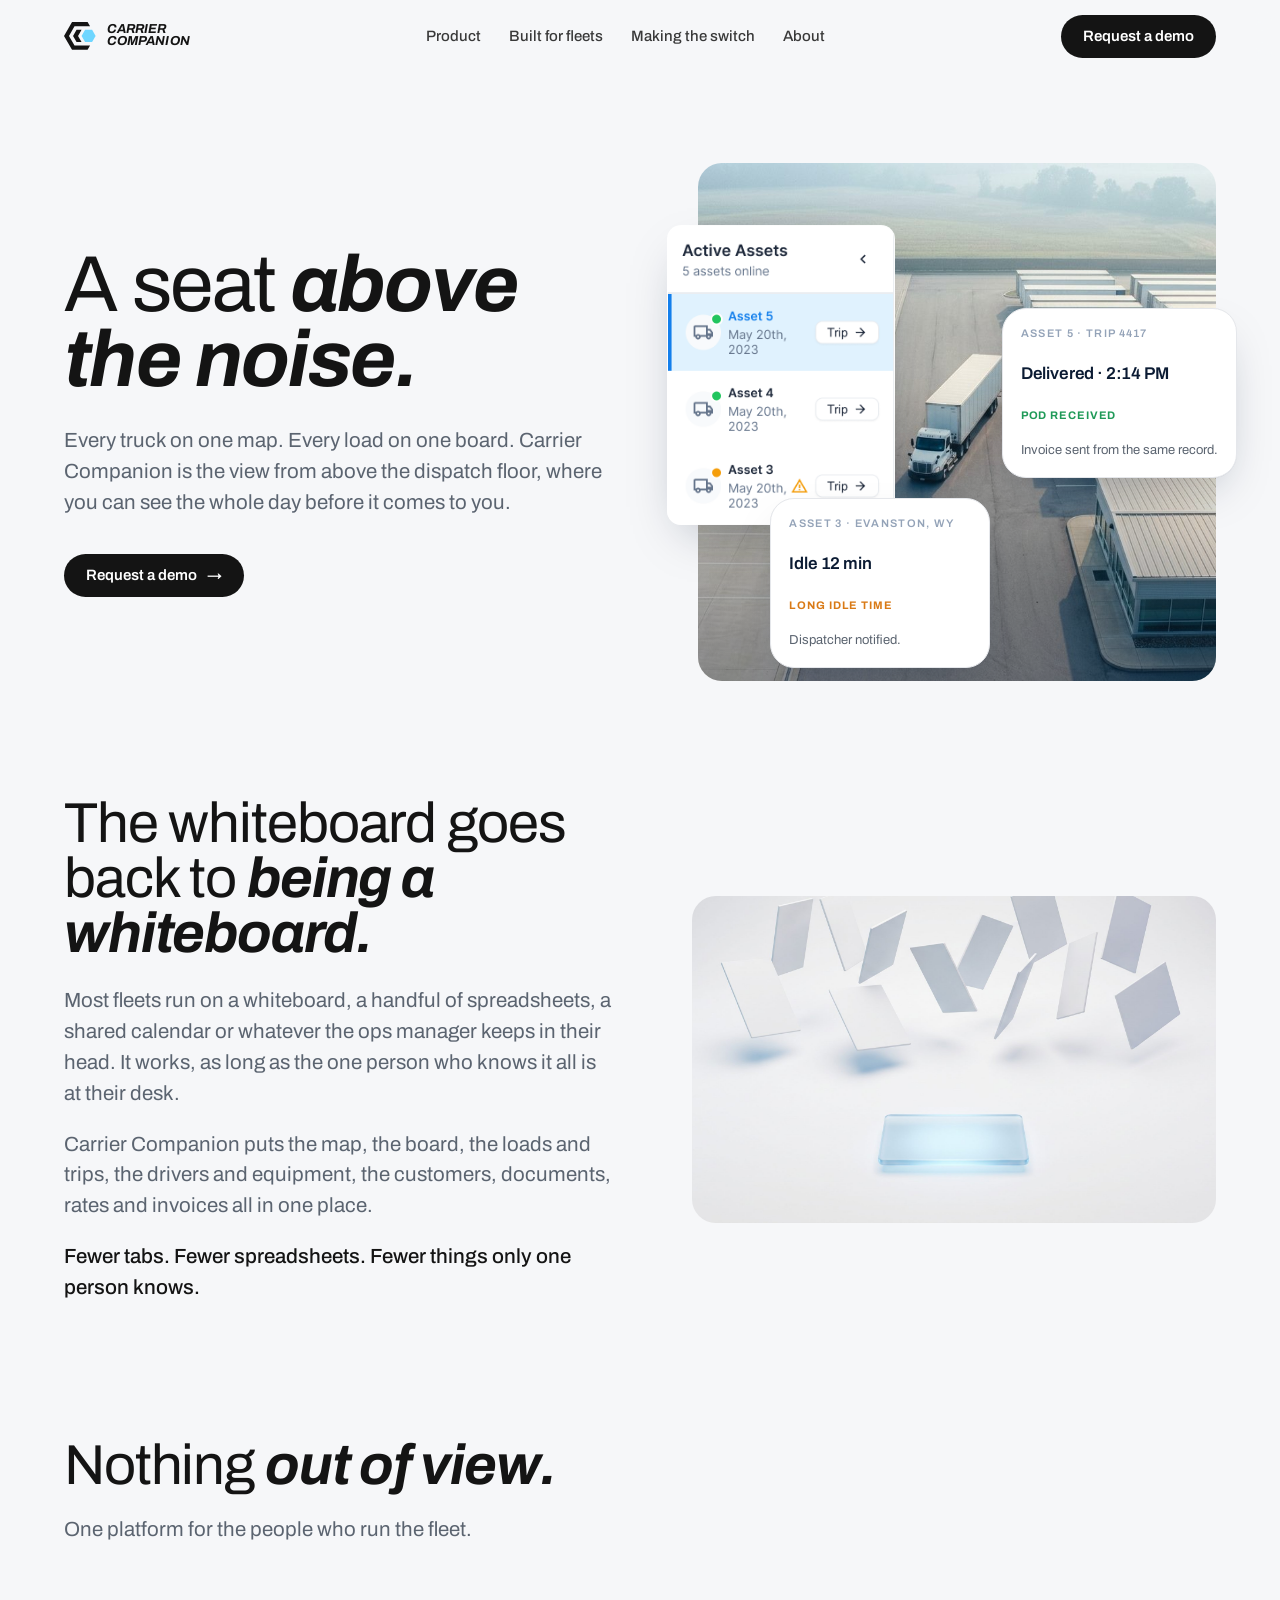
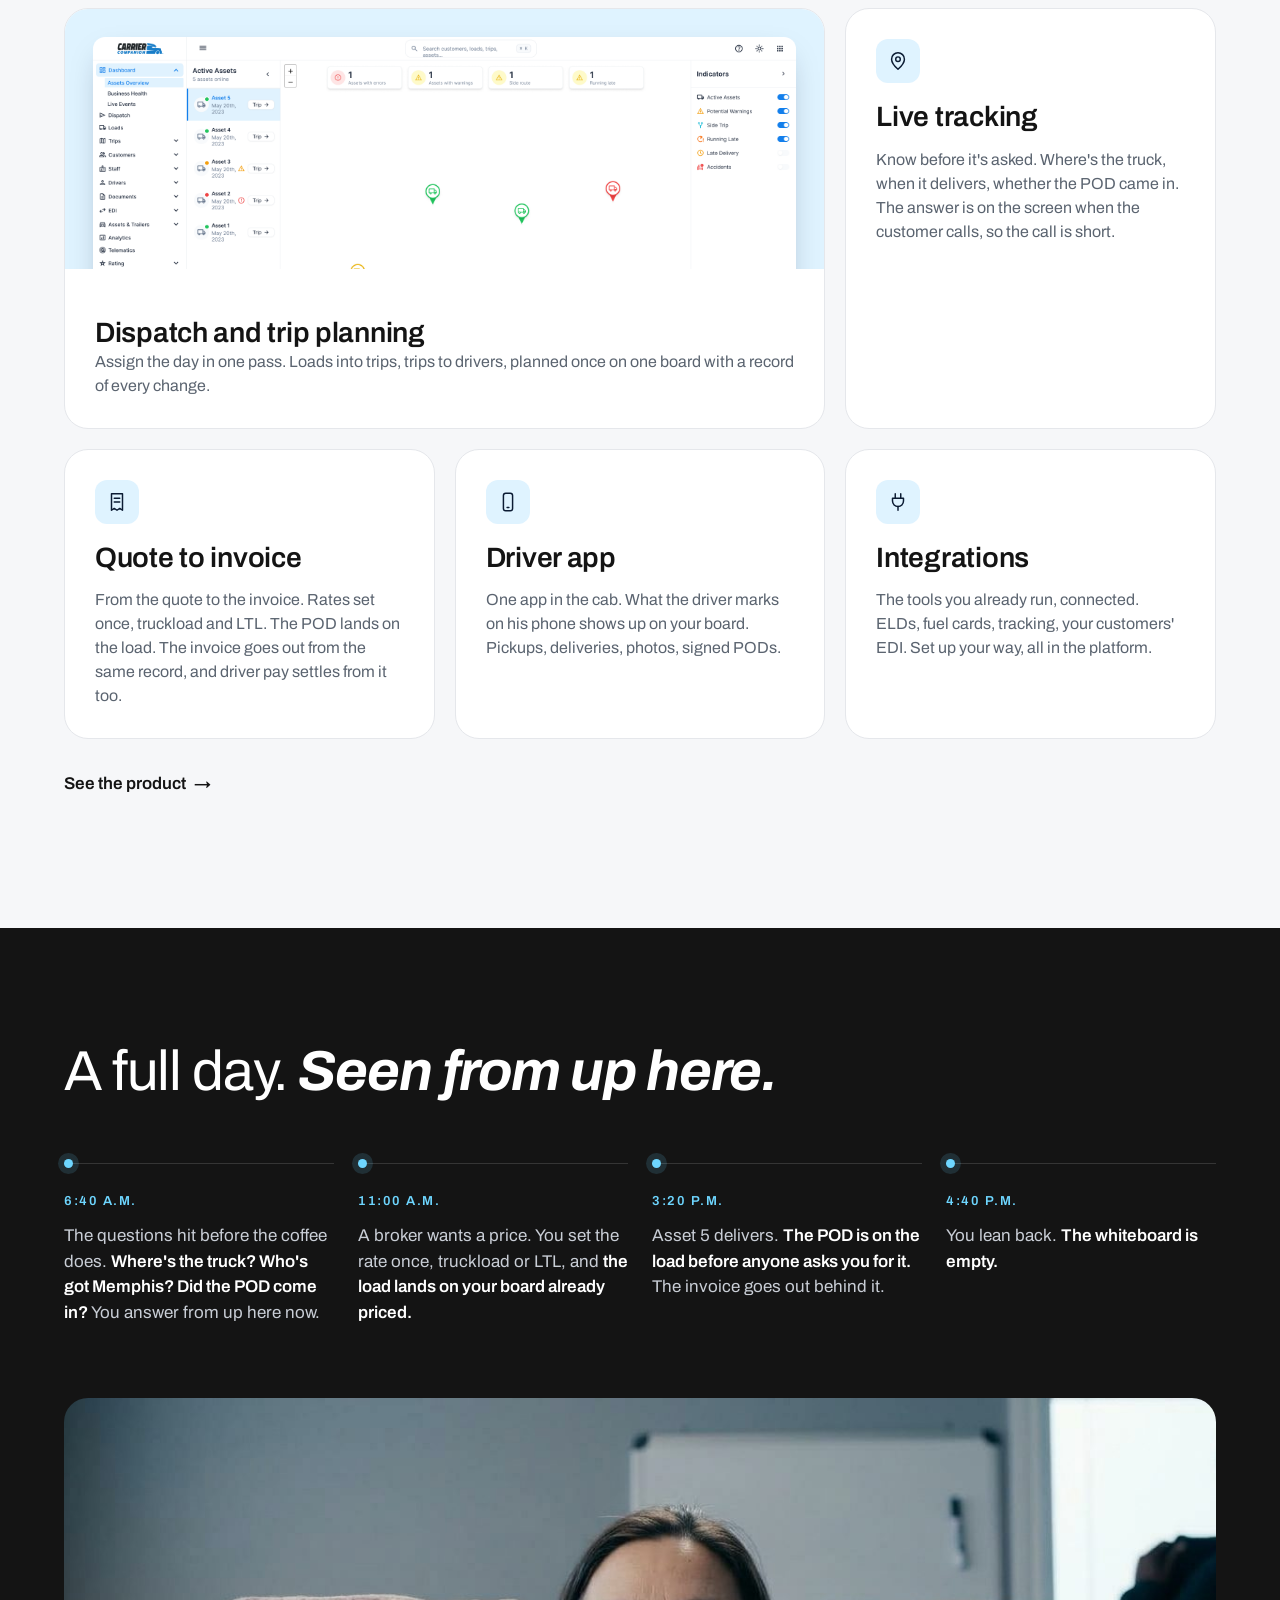
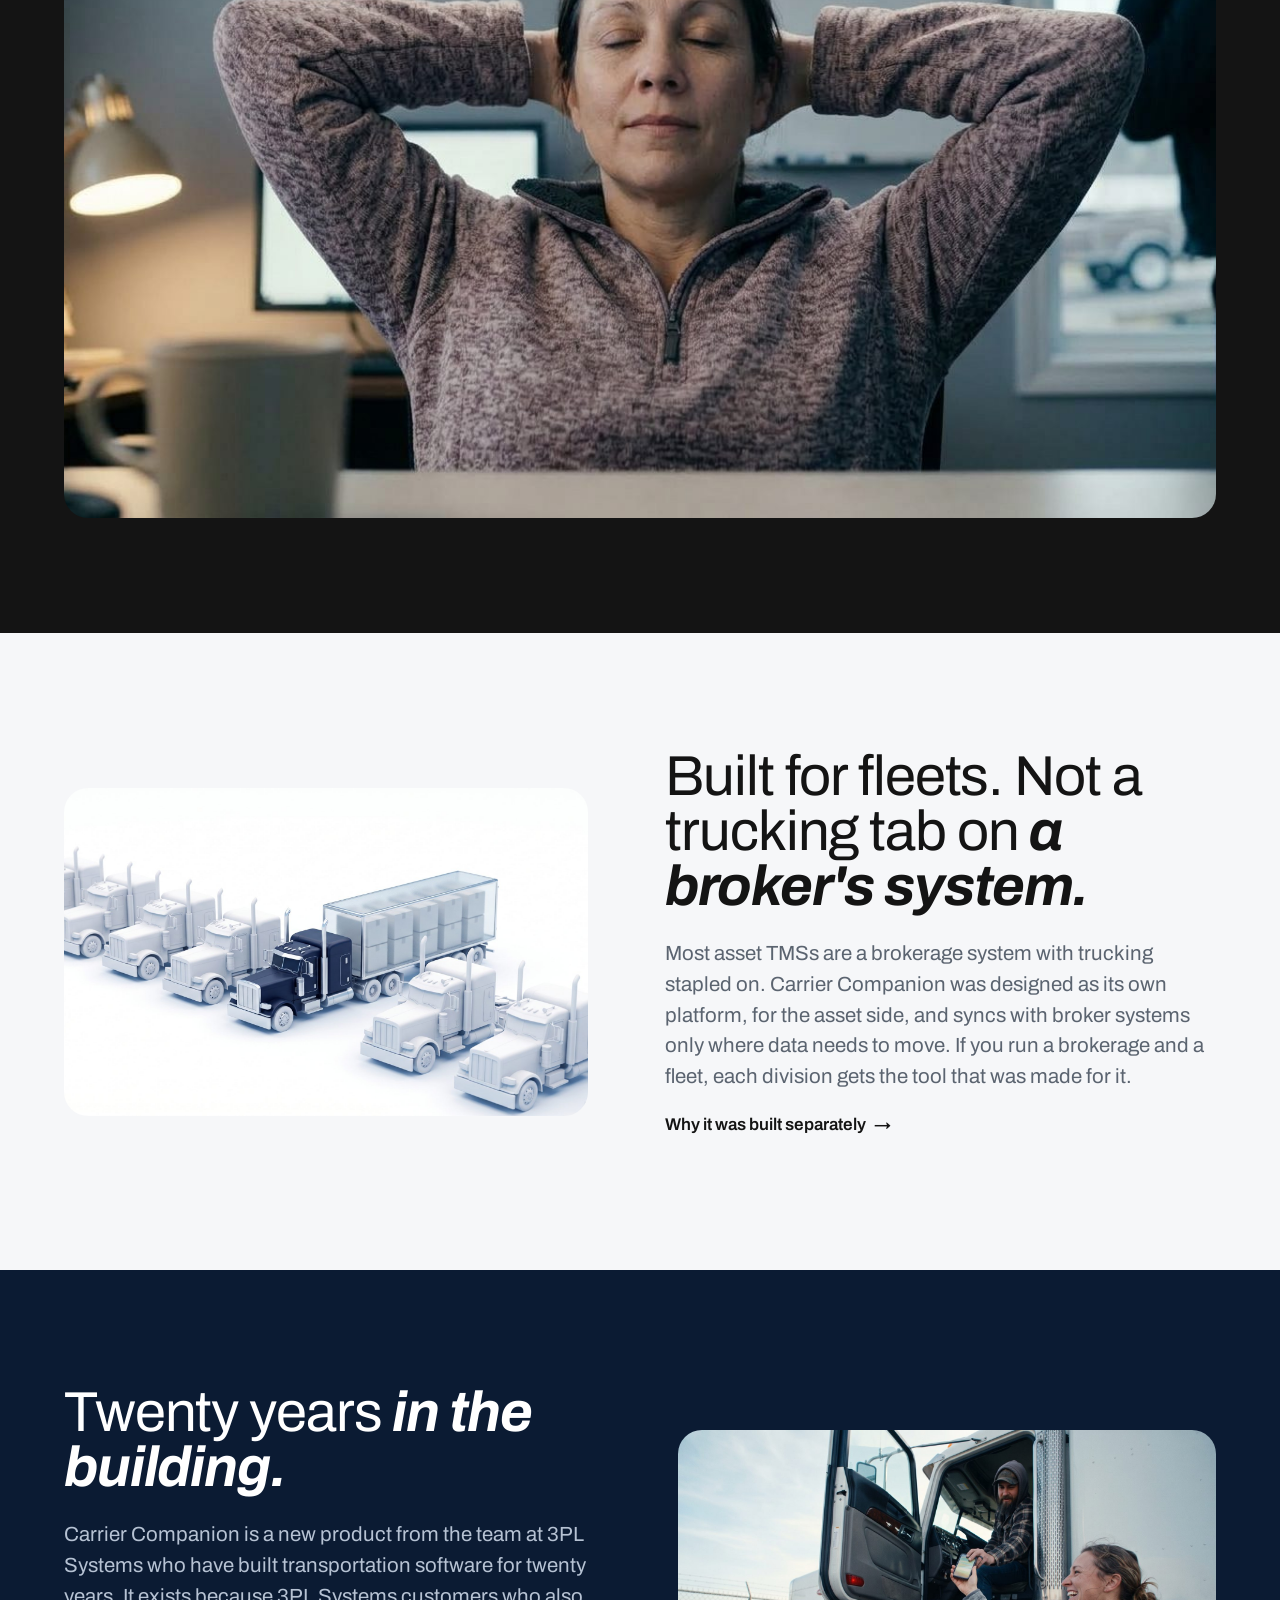
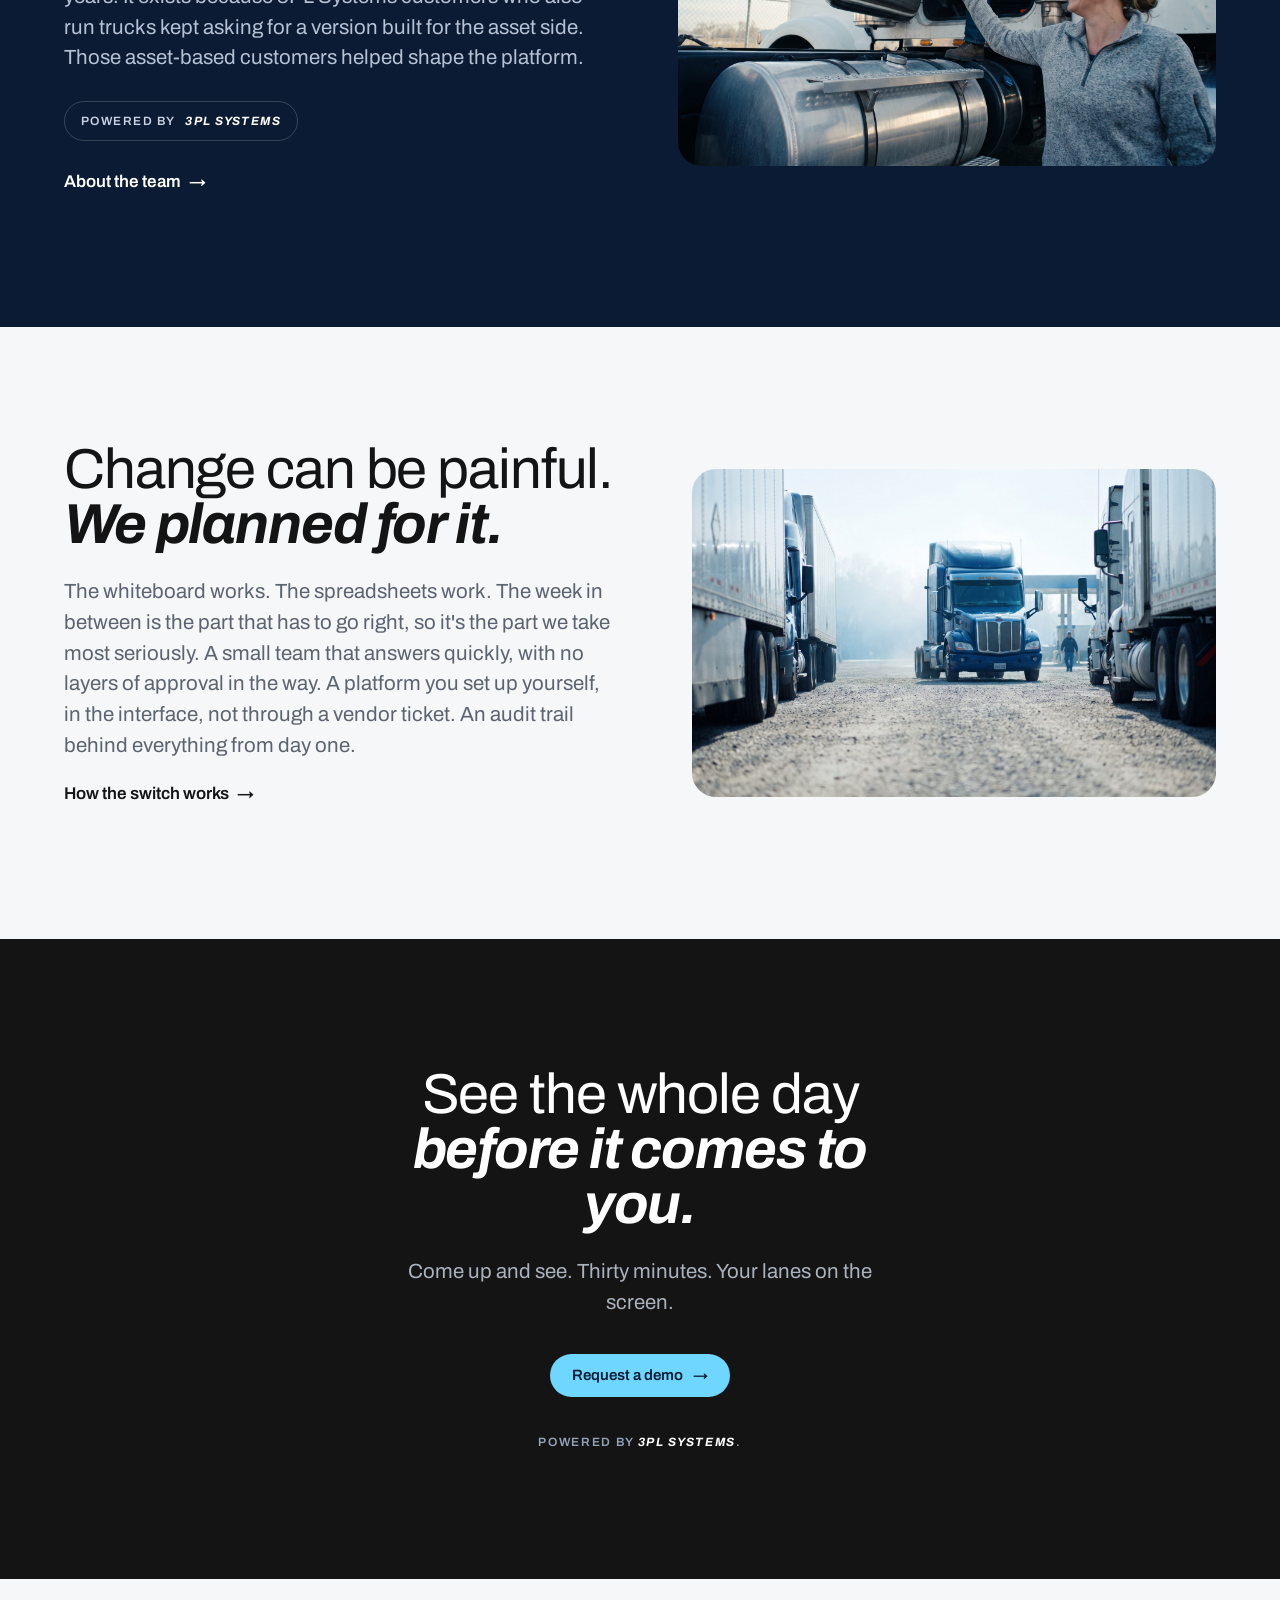
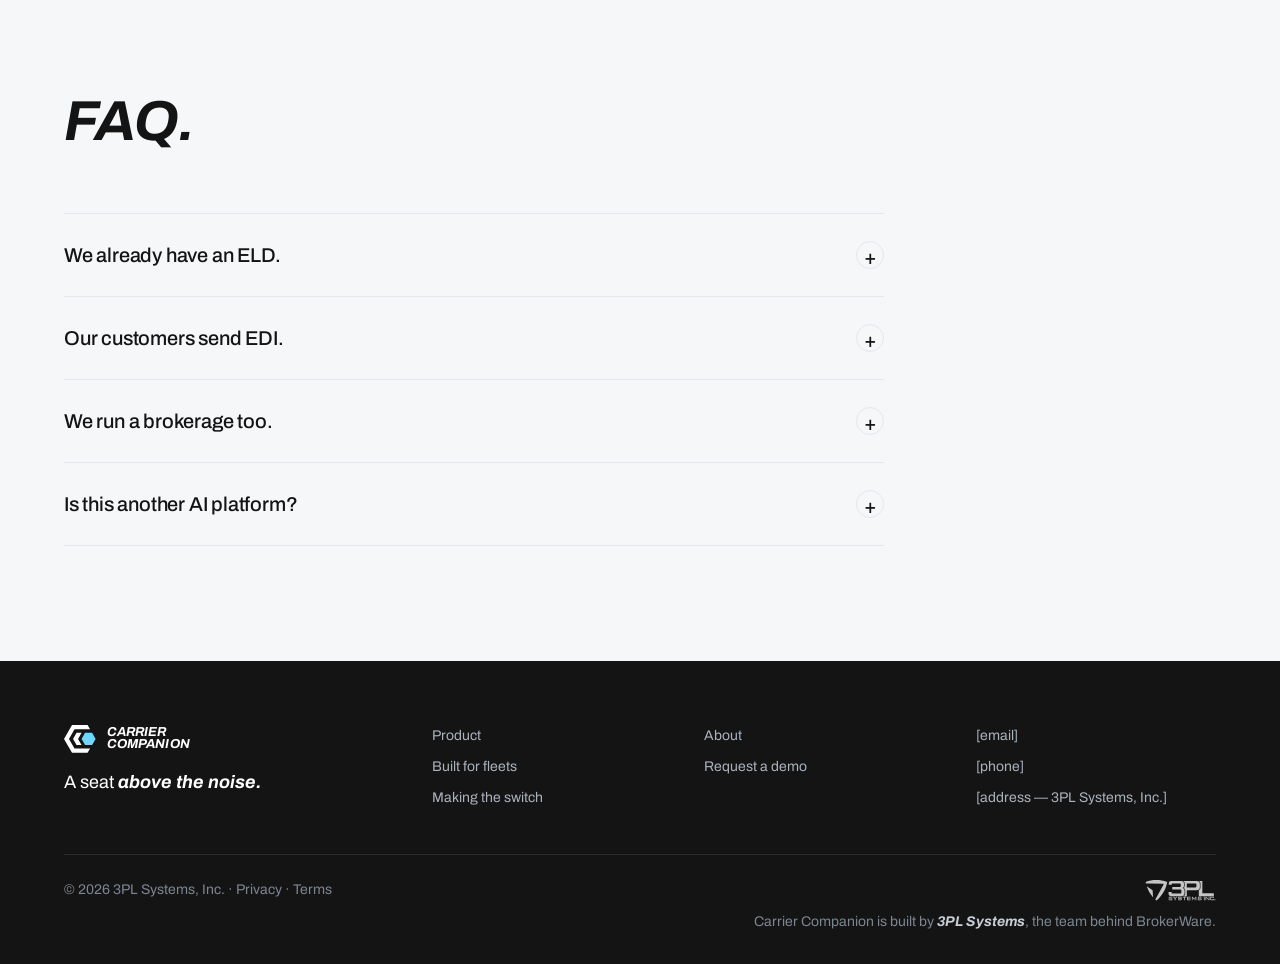
==== index.html @ 5f2c744a "Add 3PL Systems logo to footer lineage line and About lineage section Co-Authored-By: Claude Fable 5" ====
<!doctype html>
<html lang="en">
<head>
<meta charset="utf-8">
<meta name="viewport" content="width=device-width,initial-scale=1">
<title>Carrier Companion — A seat above the noise</title>
<meta name="description" content="A transportation management system built for fleets. Every truck on one map. Every load on one board.">
<link rel="icon" href="assets/mark.svg" type="image/svg+xml">
<link rel="preconnect" href="https://fonts.googleapis.com"><link rel="preconnect" href="https://fonts.gstatic.com" crossorigin>
<link href="https://fonts.googleapis.com/css2?family=Archivo:ital,wght@0,400;0,500;0,600;0,700;1,600;1,700&display=swap" rel="stylesheet">
<link rel="stylesheet" href="css/site.css">
<meta property="og:title" content="Carrier Companion — A seat above the noise"><meta property="og:description" content="A transportation management system built for fleets. Every truck on one map. Every load on one board."><meta property="og:image" content="assets/img/hero-valley.jpg">
</head>
<body>
<header class="nav">
  <div class="container nav-inner">
    <a class="brand" href="./" aria-label="Carrier Companion home"><svg class="mark" viewBox="0 0 28 24" fill="none" xmlns="http://www.w3.org/2000/svg" aria-hidden="true"><path d="M22.3516 20.1345H9.02244L4.2805 11.9224L9.02244 3.70652H22.3516L20.2133 0H6.88406L0 11.9224L6.88406 23.841H20.2133L22.3516 20.1345Z" fill="currentColor"/><path d="M18.0852 6.71826L15.084 11.9216L18.0852 17.1213H24.0914L27.0964 11.9216L24.0914 6.71826H18.0852Z" fill="#6ED6FF"/><path d="M12.9176 13.4147H12.9026L12.0398 11.9216L12.9026 10.4248H12.9176L15.056 6.71826H10.7643L7.75928 11.9216L10.7643 17.1213H15.056L12.9176 13.4147Z" fill="currentColor"/></svg><span class="wordmark">Carrier<br>Companion</span></a>
    <nav class="nav-links" aria-label="Primary">
      <a href="product">Product</a>
      <a href="built-for-fleets">Built for fleets</a>
      <a href="switch">Making the switch</a>
      <a href="about">About</a>
    </nav>
    <div class="nav-cta">
      <a class="btn btn-primary" href="demo">Request a demo</a>
      <button class="nav-toggle" aria-label="Menu" aria-expanded="false"><span></span><span></span><span></span></button>
    </div>
  </div>
</header>
<main>

<section class="hero">
  <div class="container">
    <div class="hero-grid">
      <div>
<h1>A seat <em>above the noise.</em></h1>
        <p class="lede">Every truck on one map. Every load on one board. Carrier Companion is the view from above the dispatch floor, where you can see the whole day before it comes to you.</p>
        <div class="hero-actions">
          <a class="btn btn-primary" href="demo">Request a demo <span class="arrow">→</span></a>
        </div>
      </div>
      <div class="hero-stage" aria-hidden="true">
        <div class="bg"><img src="assets/img/yard-aerial.jpg" alt=""></div>
        <div class="glass g1 float" style="height:300px"><img src="assets/ui/active-assets.png" alt="" style="width:100%"></div>
        <div class="glass card g2 float d2"><div class="k">Asset 5 · Trip 4417</div><div class="v">Delivered · 2:14 PM</div><div class="ok">POD received</div><div class="s">Invoice sent from the same record.</div></div>
        <div class="glass card g3 float d3"><div class="k">Asset 3 · Evanston, WY</div><div class="v">Idle 12 min</div><div class="warn">Long idle time</div><div class="s">Dispatcher notified.</div></div>
      </div>
    </div>
  </div>
</section>

<section class="section">
  <div class="container split reveal">
    <div>
<h2>The whiteboard goes back to <em>being a whiteboard.</em></h2>
      <p class="lede" style="margin-top:24px">Most fleets run on a whiteboard, a handful of spreadsheets, a shared calendar or whatever the ops manager keeps in their head. It works, as long as the one person who knows it all is at their desk.</p>
      <p class="lede">Carrier Companion puts the map, the board, the loads and trips, the drivers and equipment, the customers, documents, rates and invoices all in one place.</p>
      <p class="lede" style="color:var(--ink);font-weight:500">Fewer tabs. Fewer spreadsheets. Fewer things only one person knows.</p>
    </div>
    <div class="media wide"><img src="assets/img/mw-panes.jpg" alt="Ten scattered panes above one calm glass pane"></div>
  </div>
</section>

<section class="section" style="padding-top:0">
  <div class="container">
    <div class="section-head reveal">
<h2>Nothing <em>out of view.</em></h2>
      <p class="lede">One platform for the people who run the fleet.</p>
    </div>
    <div class="cards reveal">
      <article class="card visual span-2">
        <div class="shot"><img src="assets/ui/ui-dashboard-light.png" alt="Carrier Companion dashboard with live assets on a map"></div>
        <div class="body"><h3>Dispatch and trip planning</h3><p>Assign the day in one pass. Loads into trips, trips to drivers, planned once on one board with a record of every change.</p></div>
      </article>
      <article class="card"><div class="icon"><svg viewBox="0 0 24 24" fill="none" stroke="currentColor" stroke-width="1.6" stroke-linecap="round" stroke-linejoin="round"><path d="M12 21s7-6.2 7-11a7 7 0 1 0-14 0c0 4.8 7 11 7 11z"/><circle cx="12" cy="10" r="2.5"/></svg></div><h3>Live tracking</h3><p>Know before it's asked. Where's the truck, when it delivers, whether the POD came in. The answer is on the screen when the customer calls, so the call is short.</p></article>
      <article class="card"><div class="icon"><svg viewBox="0 0 24 24" fill="none" stroke="currentColor" stroke-width="1.6" stroke-linecap="round" stroke-linejoin="round"><path d="M6 3h12v18l-3-2-3 2-3-2-3 2z"/><path d="M9 8h6M9 12h6"/></svg></div><h3>Quote to invoice</h3><p>From the quote to the invoice. Rates set once, truckload and LTL. The POD lands on the load. The invoice goes out from the same record, and driver pay settles from it too.</p></article>
      <article class="card"><div class="icon"><svg viewBox="0 0 24 24" fill="none" stroke="currentColor" stroke-width="1.6" stroke-linecap="round" stroke-linejoin="round"><rect x="7" y="2.5" width="10" height="19" rx="2.5"/><path d="M11 18h2"/></svg></div><h3>Driver app</h3><p>One app in the cab. What the driver marks on his phone shows up on your board. Pickups, deliveries, photos, signed PODs.</p></article>
      <article class="card"><div class="icon"><svg viewBox="0 0 24 24" fill="none" stroke="currentColor" stroke-width="1.6" stroke-linecap="round" stroke-linejoin="round"><path d="M9 3v5M15 3v5M6 8h12v3a6 6 0 0 1-12 0z"/><path d="M12 17v4"/></svg></div><h3>Integrations</h3><p>The tools you already run, connected. ELDs, fuel cards, tracking, your customers' EDI. Set up your way, all in the platform.</p></article>
    </div>
    <p style="margin-top:32px"><a class="link" href="product">See the product <span class="arrow">→</span></a></p>
  </div>
</section>

<section class="section dark">
  <div class="container">
    <div class="section-head reveal">
<h2>A full day. <em>Seen from up here.</em></h2>
    </div>
    <div class="timeline reveal">
      <div class="tick"><div class="t">6:40 A.M.</div><p>The questions hit before the coffee does. <b>Where's the truck? Who's got Memphis? Did the POD come in?</b> You answer from up here now.</p></div>
      <div class="tick"><div class="t">11:00 A.M.</div><p>A broker wants a price. You set the rate once, truckload or LTL, and <b>the load lands on your board already priced.</b></p></div>
      <div class="tick"><div class="t">3:20 P.M.</div><p>Asset 5 delivers. <b>The POD is on the load before anyone asks you for it.</b> The invoice goes out behind it.</p></div>
      <div class="tick"><div class="t">4:40 P.M.</div><p>You lean back. <b>The whiteboard is empty.</b></p></div>
    </div>
    <div class="media wide reveal" style="margin-top:56px"><img src="assets/img/exhale.jpg" alt="A dispatcher leaning back at the end of the day, the whiteboard behind her empty"></div>
  </div>
</section>

<section class="section">
  <div class="container split reverse reveal">
    <div>
<h2>Built for fleets. Not a trucking tab on <em>a broker's system.</em></h2>
      <p class="lede" style="margin-top:24px">Most asset TMSs are a brokerage system with trucking stapled on. Carrier Companion was designed as its own platform, for the asset side, and syncs with broker systems only where data needs to move. If you run a brokerage and a fleet, each division gets the tool that was made for it.</p>
      <p><a class="link" href="built-for-fleets">Why it was built separately <span class="arrow">→</span></a></p>
    </div>
    <div class="media wide"><img src="assets/img/mw-row.jpg" alt="A row of white trucks with one navy truck, its glass trailer showing the cargo inside"></div>
  </div>
</section>

<section class="section navy">
  <div class="container lineage reveal">
    <div>
<h2>Twenty years <em>in the building.</em></h2>
      <p class="lede" style="margin-top:24px">Carrier Companion is a new product from the team at 3PL Systems who have built transportation software for twenty years. It exists because 3PL Systems customers who also run trucks kept asking for a version built for the asset side. Those asset-based customers helped shape the platform.</p>
      <p style="margin:28px 0 0"><span class="stamp">Powered by <b>3PL Systems</b></span></p>
      <p style="margin-top:28px"><a class="link" href="about">About the team <span class="arrow">→</span></a></p>
    </div>
    <div class="media wide"><img src="assets/img/handoff.jpg" alt="A dispatcher handing a phone up to a driver at the cab door"></div>
  </div>
</section>

<section class="section">
  <div class="container split reveal">
    <div>
<h2>Change can be painful. <em>We planned for it.</em></h2>
      <p class="lede" style="margin-top:24px">The whiteboard works. The spreadsheets work. The week in between is the part that has to go right, so it's the part we take most seriously. A small team that answers quickly, with no layers of approval in the way. A platform you set up yourself, in the interface, not through a vendor ticket. An audit trail behind everything from day one.</p>
      <p><a class="link" href="switch">How the switch works <span class="arrow">→</span></a></p>
    </div>
    <div class="media wide"><img src="assets/img/truck-stop.jpg" alt="A blue tractor rolling between parked rigs at a truck stop in morning haze"></div>
  </div>
</section>

<section class="band dark">
  <div class="container reveal">
    <h2>See the whole day <em>before it comes to you.</em></h2>
    <p class="lede">Come up and see. Thirty minutes. Your lanes on the screen.</p>
    <a class="btn btn-sky" href="demo">Request a demo <span class="arrow">→</span></a>
    <div class="hallmark">Powered by <b>3PL Systems</b>.</div>
  </div>
</section>

<section class="section">
  <div class="container">
    <div class="section-head reveal">
<h2><em>FAQ.</em></h2>
    </div>
    <div class="faq reveal">
      <details><summary>We already have an ELD. <span class="plus">+</span></summary><div class="a">Keep it. Connect it from inside the platform.</div></details>
      <details><summary>Our customers send EDI. <span class="plus">+</span></summary><div class="a">Set it up yourself, in the interface. 204s in, 214s out.</div></details>
      <details><summary>We run a brokerage too. <span class="plus">+</span></summary><div class="a">Each division on its own tool. The brokerage on BrokerWare, the fleet on Carrier Companion, connected where the data has to move.</div></details>
      <details><summary>Is this another AI platform? <span class="plus">+</span></summary><div class="a">No. Where it helps, the platform is automated: matching available trucks to unassigned loads and pricing the match from your own rates.</div></details>
    </div>
  </div>
</section>

</main>
<footer class="footer">
  <div class="container">
    <div class="footer-grid">
      <div>
        <a class="brand" href="./" aria-label="Carrier Companion home"><svg class="mark" viewBox="0 0 28 24" fill="none" xmlns="http://www.w3.org/2000/svg" aria-hidden="true"><path d="M22.3516 20.1345H9.02244L4.2805 11.9224L9.02244 3.70652H22.3516L20.2133 0H6.88406L0 11.9224L6.88406 23.841H20.2133L22.3516 20.1345Z" fill="currentColor"/><path d="M18.0852 6.71826L15.084 11.9216L18.0852 17.1213H24.0914L27.0964 11.9216L24.0914 6.71826H18.0852Z" fill="#6ED6FF"/><path d="M12.9176 13.4147H12.9026L12.0398 11.9216L12.9026 10.4248H12.9176L15.056 6.71826H10.7643L7.75928 11.9216L10.7643 17.1213H15.056L12.9176 13.4147Z" fill="currentColor"/></svg><span class="wordmark">Carrier<br>Companion</span></a>
        <p class="tag">A seat <em>above the noise.</em></p>
      </div>
      <div>
        <ul><li><a href="product">Product</a></li><li><a href="built-for-fleets">Built for fleets</a></li><li><a href="switch">Making the switch</a></li></ul>
      </div>
      <div>
        <ul><li><a href="about">About</a></li><li><a href="demo">Request a demo</a></li></ul>
      </div>
      <div>
        <ul><li>[email]</li><li>[phone]</li><li>[address — 3PL Systems, Inc.]</li></ul>
      </div>
    </div>
    <div class="footer-bottom">
      <div>© 2026 3PL Systems, Inc. · <a href="#">Privacy</a> · <a href="#">Terms</a></div>
      <div class="hallmark"><img class="lineage-logo" src="assets/3pl-systems-white.svg" alt="3PL Systems">Carrier Companion is built by <b>3PL Systems</b>, the team behind BrokerWare.</div>
    </div>
  </div>
</footer>
<script src="js/site.js"></script>
</body>
</html>
---- css/site.css ----
/* Carrier Companion — site styles. Built by hand at Champion Digital Media. */
:root{
  --ink:#141414; --navy:#0b1b33; --navy-2:#10243f; --sky:#6ed6ff; --sky-deep:#38bdf8; --ice:#dff3ff;
  --paper:#f6f7f9; --white:#ffffff; --line:#e5e7eb; --mute:#94a3b8; --text:#393939; --text-2:#5b6470;
  --radius:16px; --radius-lg:24px; --max:1200px; --gutter:24px;
  --font:"Archivo","Inter",-apple-system,BlinkMacSystemFont,"Segoe UI",Roboto,Helvetica,Arial,sans-serif;
  --shadow-card:0 1px 2px rgba(11,27,51,.06),0 24px 48px -24px rgba(11,27,51,.25);
  --shadow-glass:0 1px 0 rgba(255,255,255,.6) inset,0 20px 50px -20px rgba(11,27,51,.35);
}
*{box-sizing:border-box}
html{scroll-behavior:smooth;-webkit-text-size-adjust:100%}
body{margin:0;font-family:var(--font);color:var(--text);background:var(--paper);line-height:1.5;font-size:17px;-webkit-font-smoothing:antialiased}
img{max-width:100%;display:block}
a{color:inherit;text-decoration:none}
::selection{background:var(--sky);color:var(--navy)}
.container{max-width:var(--max);margin:0 auto;padding:0 var(--gutter)}
.sr-only{position:absolute;width:1px;height:1px;overflow:hidden;clip:rect(0 0 0 0)}

/* Type */
h1,h2,h3,h4{margin:0;font-weight:400;letter-spacing:-.02em;color:var(--ink)}
h1{font-size:clamp(44px,6.2vw,92px);line-height:.95}
h2{font-size:clamp(34px,4.4vw,64px);line-height:.98}
h3{font-size:clamp(22px,2.2vw,28px);line-height:1.15;font-weight:600;letter-spacing:-.01em}
h1 em,h2 em,h3 em,.em{font-style:italic;font-weight:700}
.eyebrow{display:inline-block;font-size:12px;font-weight:600;letter-spacing:.14em;text-transform:uppercase;color:var(--sky-deep);margin-bottom:20px}
.lede{font-size:clamp(18px,1.6vw,22px);line-height:1.5;color:var(--text-2);max-width:640px}
p{margin:0 0 1em}
.dark{background:var(--ink);color:#c9ced6}
.dark h1,.dark h2,.dark h3{color:var(--white)}
.dark .lede,.dark p{color:#aab2bd}
.dark .eyebrow{color:var(--sky)}
.navy{background:var(--navy);color:#c9d3e2}
.navy h1,.navy h2,.navy h3{color:var(--white)}
.navy .lede,.navy p{color:#b6c2d3}
.navy .eyebrow{color:var(--sky)}

/* Buttons */
.btn{display:inline-flex;align-items:center;gap:10px;padding:14px 22px;border-radius:999px;font-weight:600;font-size:15px;line-height:1;transition:transform .2s ease,background .2s ease,color .2s ease,box-shadow .2s ease;white-space:nowrap}
.btn:hover{transform:translateY(-1px)}
.btn-primary{background:var(--ink);color:var(--white)}
.btn-primary:hover{background:var(--sky);color:var(--navy)}
.btn-sky{background:var(--sky);color:var(--navy)}
.btn-sky:hover{background:var(--white);color:var(--navy)}
.btn-ghost{background:transparent;color:var(--ink);box-shadow:inset 0 0 0 1px var(--line)}
.btn-ghost:hover{box-shadow:inset 0 0 0 2px var(--sky);color:var(--navy)}
.dark .btn-ghost,.navy .btn-ghost{color:var(--white);box-shadow:inset 0 0 0 1px rgba(255,255,255,.25)}
.dark .btn-ghost:hover,.navy .btn-ghost:hover{box-shadow:inset 0 0 0 2px var(--sky);color:var(--sky)}
.btn .arrow{transition:transform .2s ease}
.btn:hover .arrow{transform:translateX(3px)}
.link{font-weight:600;color:var(--ink);display:inline-flex;align-items:center;gap:8px}
.link:hover{color:var(--sky-deep)}
.link:hover .arrow{transform:translateX(3px)}
.link .arrow{transition:transform .2s ease}
.dark .link,.navy .link{color:var(--white)}

/* Nav */
.nav{position:sticky;top:0;z-index:50;backdrop-filter:saturate(180%) blur(14px);-webkit-backdrop-filter:saturate(180%) blur(14px);background:rgba(246,247,249,.75);border-bottom:1px solid transparent;transition:border-color .3s ease,background .3s ease}
.nav.is-scrolled{border-bottom-color:var(--line)}
.nav-inner{display:flex;align-items:center;justify-content:space-between;height:72px;gap:24px}
.brand{display:flex;align-items:center;gap:10px;color:var(--ink)}
.brand svg{height:28px;width:auto}
.brand .wordmark{font-size:13px;font-weight:700;font-style:italic;line-height:.92;letter-spacing:.01em;text-transform:uppercase}
.nav-links{display:flex;gap:28px;align-items:center;font-size:15px;font-weight:500;color:var(--text)}
.nav-links a{position:relative;padding:6px 0}
.nav-links a::after{content:"";position:absolute;left:0;right:0;bottom:0;height:2px;background:var(--sky);transform:scaleX(0);transform-origin:left;transition:transform .25s ease}
.nav-links a:hover::after,.nav-links a[aria-current="page"]::after{transform:scaleX(1)}
.nav-cta{display:flex;align-items:center;gap:12px}
.nav-toggle{display:none;background:none;border:0;padding:8px;cursor:pointer}
.nav-toggle span{display:block;width:22px;height:2px;background:var(--ink);margin:5px 0;transition:transform .25s ease,opacity .25s ease}
@media (max-width:900px){
  .nav-links{display:none;position:absolute;left:0;right:0;top:72px;background:var(--paper);flex-direction:column;align-items:flex-start;padding:16px 24px 24px;gap:6px;border-bottom:1px solid var(--line)}
  .nav-links a{font-size:18px;padding:10px 0}
  .nav.open .nav-links{display:flex}
  .nav-toggle{display:block}
  .nav.open .nav-toggle span:nth-child(1){transform:translateY(7px) rotate(45deg)}
  .nav.open .nav-toggle span:nth-child(2){opacity:0}
  .nav.open .nav-toggle span:nth-child(3){transform:translateY(-7px) rotate(-45deg)}
  .nav-cta .btn-ghost{display:none}
}

/* Sections */
.section{padding:clamp(72px,9vw,128px) 0}
.section-tight{padding:clamp(56px,7vw,96px) 0}
.section-head{max-width:820px;margin-bottom:clamp(40px,5vw,64px)}
.section-head .lede{margin-top:20px}
.split{display:grid;grid-template-columns:1.05fr 1fr;gap:clamp(32px,6vw,96px);align-items:center}
.split.reverse{grid-template-columns:1fr 1.05fr}
.split.reverse .media{order:-1}
@media (max-width:900px){.split,.split.reverse{grid-template-columns:1fr}.split.reverse .media{order:0}}
.media{position:relative}
.media img{width:100%;height:auto;border-radius:var(--radius-lg);object-fit:cover}
.media.tall img{aspect-ratio:4/5}
.media.wide img{aspect-ratio:16/10}
.media .photo-caption{position:absolute;left:20px;bottom:18px;font-size:12px;letter-spacing:.1em;text-transform:uppercase;color:rgba(255,255,255,.85);font-weight:600}

/* Hero */
.hero{padding:clamp(48px,7vw,96px) 0 0;overflow:hidden;position:relative}
.hero-grid{display:grid;grid-template-columns:1.1fr 1fr;gap:clamp(32px,5vw,72px);align-items:center}
@media (max-width:960px){.hero-grid{grid-template-columns:1fr}}
.hero h1{max-width:12ch}
.hero .lede{margin:28px 0 36px}
.hero-actions{display:flex;gap:14px;align-items:center;flex-wrap:wrap}
.hero-stage{position:relative;aspect-ratio:1/1;min-width:0}
.hero-grid>*{min-width:0}
@media (min-width:961px){.hero-stage{min-height:420px}}
@media (max-width:640px){.hero-stage .g1{left:0;width:54%}.hero-stage .g2{right:0}.hero-stage .g3{display:none}.hero .lede{font-size:18px}}
.hero-stage .bg{position:absolute;inset:0;border-radius:var(--radius-lg);overflow:hidden}
.hero-stage .bg img{width:100%;height:100%;object-fit:cover}
.hero-stage .bg::after{content:"";position:absolute;inset:0;background:linear-gradient(180deg,rgba(11,27,51,0) 40%,rgba(11,27,51,.35) 100%)}
.glass{position:absolute;background:rgba(255,255,255,.86);backdrop-filter:blur(18px);-webkit-backdrop-filter:blur(18px);border:1px solid rgba(255,255,255,.7);border-radius:14px;box-shadow:var(--shadow-glass);overflow:hidden}
.glass img{display:block;width:100%;height:auto}
.glass.card{padding:16px 18px;min-width:220px}
.glass .k{font-size:11px;font-weight:600;letter-spacing:.12em;text-transform:uppercase;color:var(--mute);margin-bottom:6px}
.glass .v{font-size:17px;font-weight:600;color:var(--navy);letter-spacing:-.01em}
.glass .ok{font-size:11px;font-weight:700;letter-spacing:.08em;text-transform:uppercase;color:#1f9a58;margin-top:6px}
.glass .warn{font-size:11px;font-weight:700;letter-spacing:.08em;text-transform:uppercase;color:#d97a16;margin-top:6px}
.glass .s{font-size:13px;color:var(--text-2);margin-top:4px}
.hero-stage .g1{left:-6%;top:12%;width:44%}
.hero-stage .g2{right:-10%;top:28%}
@media (max-width:1280px){.hero-stage .g2{right:-4%}}
.hero-stage .g3{left:14%;bottom:2.5%}
.float{animation:float 9s ease-in-out infinite}
.float.d2{animation-delay:-3s}
.float.d3{animation-delay:-6s}
@keyframes float{0%,100%{transform:translateY(0)}50%{transform:translateY(-8px)}}
@media (prefers-reduced-motion:reduce){.float{animation:none}}
.hero-strip{margin-top:clamp(48px,6vw,80px);border-top:1px solid var(--line);padding:22px 0;display:flex;gap:32px;justify-content:space-between;flex-wrap:wrap;font-size:13px;color:var(--mute);letter-spacing:.06em;text-transform:uppercase;font-weight:600}
.hero-strip span b{color:var(--ink);font-weight:600}

/* Cards */
.cards{display:grid;grid-template-columns:repeat(3,1fr);gap:20px}
.cards.two{grid-template-columns:repeat(2,1fr)}
@media (max-width:960px){.cards,.cards.two{grid-template-columns:1fr 1fr}}
@media (max-width:640px){.cards,.cards.two{grid-template-columns:1fr}}
.card{background:var(--white);border:1px solid var(--line);border-radius:var(--radius-lg);padding:30px;display:flex;flex-direction:column;gap:14px;transition:transform .25s ease,box-shadow .25s ease,border-color .25s ease}
.card:hover{transform:translateY(-3px);box-shadow:var(--shadow-card);border-color:var(--sky)}
.card .icon{width:44px;height:44px;border-radius:12px;background:var(--ice);display:grid;place-items:center;color:var(--navy)}
.card .icon svg{width:22px;height:22px}
.card h3{margin-top:4px}
.card p{margin:0;color:var(--text-2);font-size:16px}
.card.span-2{grid-column:span 2}
.card.visual{padding:0;overflow:hidden}
.card.visual .body{padding:30px}
.card.visual .shot{background:var(--ice);padding:28px 28px 0;overflow:hidden;max-height:260px}
.card.visual .shot img{border-radius:12px 12px 0 0;box-shadow:0 -1px 0 rgba(255,255,255,.7) inset,0 12px 30px -12px rgba(11,27,51,.35)}
.dark .card{background:#1b1c1e;border-color:#2a2b2e}
.dark .card p{color:#aab2bd}
.dark .card .icon{background:#0f2a44;color:var(--sky)}

/* Day timeline */
.timeline{display:grid;grid-template-columns:repeat(4,1fr);gap:24px;position:relative}
@media (max-width:960px){.timeline{grid-template-columns:1fr 1fr}}
@media (max-width:560px){.timeline{grid-template-columns:1fr}}
.tick{position:relative;padding-top:28px;border-top:1px solid rgba(255,255,255,.14)}
.tick::before{content:"";position:absolute;top:-5px;left:0;width:9px;height:9px;border-radius:50%;background:var(--sky);box-shadow:0 0 0 6px rgba(110,214,255,.14)}
.tick .t{font-family:var(--font);font-variant-numeric:tabular-nums;font-size:13px;font-weight:600;letter-spacing:.12em;color:var(--sky);margin-bottom:12px}
.tick p{font-size:17px;line-height:1.5;color:#c9ced6}
.tick p b{color:var(--white);font-weight:600}

/* Feature list (product page) */
.feature{display:grid;grid-template-columns:1fr 1fr;gap:clamp(32px,6vw,96px);align-items:center;padding:clamp(40px,5vw,72px) 0;border-top:1px solid var(--line)}
.feature:first-of-type{border-top:0}
.feature:nth-child(even) .media{order:-1}
@media (max-width:900px){.feature{grid-template-columns:1fr}.feature:nth-child(even) .media{order:0}}
.feature .media img{aspect-ratio:4/3;border-radius:var(--radius-lg)}
.feature .num{display:inline-flex;align-items:center;padding:9px 16px;border-radius:999px;background:var(--ice);color:var(--navy);font-size:12px;font-weight:700;font-style:italic;text-transform:uppercase;letter-spacing:.08em;margin-bottom:20px;box-shadow:inset 0 0 0 1px rgba(56,189,248,.25)}
.feature h3{font-size:clamp(26px,2.8vw,36px);font-weight:400;letter-spacing:-.02em}
.feature h3 em{font-style:italic;font-weight:700}
.feature p{margin-top:16px;color:var(--text-2);font-size:17px;max-width:520px}

/* Statement band */
.band{padding:clamp(72px,10vw,140px) 0;text-align:center}
.band h2{max-width:16ch;margin:0 auto}
.band .lede{margin:24px auto 36px;max-width:520px}
.band .hallmark{margin-top:36px;font-size:12px;letter-spacing:.14em;text-transform:uppercase;color:var(--mute);font-weight:600}
.band .hallmark b{color:var(--white);font-style:italic}

/* FAQ */
.faq{max-width:820px}
.faq details{border-top:1px solid var(--line);padding:6px 0}
.faq details:last-child{border-bottom:1px solid var(--line)}
.faq summary{list-style:none;cursor:pointer;display:flex;justify-content:space-between;align-items:center;gap:24px;padding:20px 0;font-size:20px;font-weight:500;color:var(--ink);letter-spacing:-.01em}
.faq summary::-webkit-details-marker{display:none}
.faq summary .plus{width:28px;height:28px;border-radius:50%;border:1px solid var(--line);display:grid;place-items:center;flex:none;transition:transform .25s ease,background .25s ease}
.faq summary:hover .plus{border-color:var(--sky);color:var(--sky-deep)}
.faq details[open] summary .plus{transform:rotate(45deg);background:var(--sky);color:var(--navy);border-color:var(--sky)}
.faq .a{padding:0 0 22px;color:var(--text-2);font-size:17px;max-width:640px}

/* Quote/lineage */
.lineage{display:grid;grid-template-columns:1fr 1fr;gap:clamp(32px,6vw,96px);align-items:center}
@media (max-width:900px){.lineage{grid-template-columns:1fr}}
.stamp{display:inline-flex;align-items:center;gap:10px;padding:10px 16px;border-radius:999px;border:1px solid rgba(255,255,255,.18);font-size:12px;letter-spacing:.12em;text-transform:uppercase;font-weight:600;color:#c9d3e2}
.stamp b{color:var(--white);font-style:italic}

/* Footer */
.footer{background:var(--ink);color:#aab2bd;padding:64px 0 32px;font-size:14px}
.footer-grid{display:grid;grid-template-columns:1.4fr 1fr 1fr 1fr;gap:32px;padding-bottom:40px;border-bottom:1px solid #2a2b2e}
@media (max-width:800px){.footer-grid{grid-template-columns:1fr 1fr}}
@media (max-width:520px){.footer-grid{grid-template-columns:1fr}}
.footer .brand{color:var(--white)}
.footer .tag{margin-top:16px;color:var(--white);font-size:18px}
.footer .tag em{font-style:italic;font-weight:700}
.footer h4{color:var(--white);font-size:12px;letter-spacing:.14em;text-transform:uppercase;font-weight:600;margin-bottom:16px}
.footer ul{list-style:none;padding:0;margin:0;display:grid;gap:10px}
.footer a:hover{color:var(--white)}
.footer-bottom{display:flex;justify-content:space-between;gap:16px;flex-wrap:wrap;padding-top:24px;color:#7c8592}
.footer-bottom .hallmark b{color:#c9ced6;font-style:italic}
.footer-bottom .hallmark{text-align:right}
.lineage-logo{display:block;height:22px;width:auto;opacity:.75;margin:0 0 10px auto}
.lineage-logo.lg{height:34px;margin:0 0 24px 0;opacity:.9}
@media (max-width:800px){.footer-bottom .hallmark{text-align:left}.lineage-logo{margin-left:0}}

/* Page hero (secondary pages) */
.page-hero{padding:clamp(56px,8vw,112px) 0 clamp(40px,5vw,64px)}
.page-hero h1{max-width:14ch}
.page-hero .lede{margin-top:24px}

/* Form */
.form{display:grid;gap:18px;max-width:640px}
.form label{display:grid;gap:8px;font-size:14px;font-weight:600;color:var(--ink)}
.form input,.form select,.form textarea{font:inherit;font-size:16px;padding:14px 16px;border:1px solid var(--line);border-radius:12px;background:var(--white);color:var(--ink);transition:border-color .2s ease,box-shadow .2s ease}
.form input:focus,.form select:focus,.form textarea:focus{outline:0;border-color:var(--sky-deep);box-shadow:0 0 0 4px rgba(56,189,248,.18)}
.form .row{display:grid;grid-template-columns:1fr 1fr;gap:18px}
@media (max-width:560px){.form .row{grid-template-columns:1fr}}
.form .note{font-size:14px;color:var(--mute)}
.form-done{display:none;padding:32px;border-radius:var(--radius-lg);background:var(--white);border:1px solid var(--line)}
.form-done.show{display:block}

/* Reveal */
.reveal{opacity:0;transform:translateY(18px);transition:opacity .7s ease,transform .7s ease}
.reveal.in{opacity:1;transform:none}
@media (prefers-reduced-motion:reduce){.reveal{opacity:1;transform:none;transition:none}}

/* Two-panel image compare (built for fleets) */
.panels{display:grid;grid-template-columns:1fr 1fr;gap:20px}
@media (max-width:800px){.panels{grid-template-columns:1fr}}
.panel{position:relative;border-radius:var(--radius-lg);overflow:hidden;background:var(--white);border:1px solid var(--line);min-height:360px;display:flex;flex-direction:column}
.panel .art{flex:1;min-height:220px;background:var(--ice);display:grid;place-items:center;overflow:hidden}
.panel .art img{width:100%;height:100%;object-fit:cover}
.panel .body{padding:26px 28px}
.panel .body h3{font-size:20px}
.panel .body p{margin:8px 0 0;font-size:15px;color:var(--text-2)}
.panel.sync::after{content:"";position:absolute;left:50%;top:0;bottom:0;width:1px}
.thread{position:relative;height:2px;background:linear-gradient(90deg,transparent,var(--sky),transparent);margin:8px auto 0;width:60%}
.thread::after{content:"";position:absolute;left:50%;top:-4px;width:10px;height:10px;border-radius:50%;background:var(--sky);transform:translateX(-50%);box-shadow:0 0 0 6px rgba(110,214,255,.18)}

/* Team placeholder */
.team{display:grid;grid-template-columns:repeat(4,1fr);gap:20px}
@media (max-width:900px){.team{grid-template-columns:1fr 1fr}}
.person{background:var(--white);border:1px solid var(--line);border-radius:var(--radius-lg);overflow:hidden}
.person .ph{aspect-ratio:1/1;background:linear-gradient(160deg,#e9eef5,#f6f7f9)}
.person .b{padding:18px 20px}
.person .b b{display:block;color:var(--ink);font-weight:600}
.person .b span{font-size:14px;color:var(--mute)}
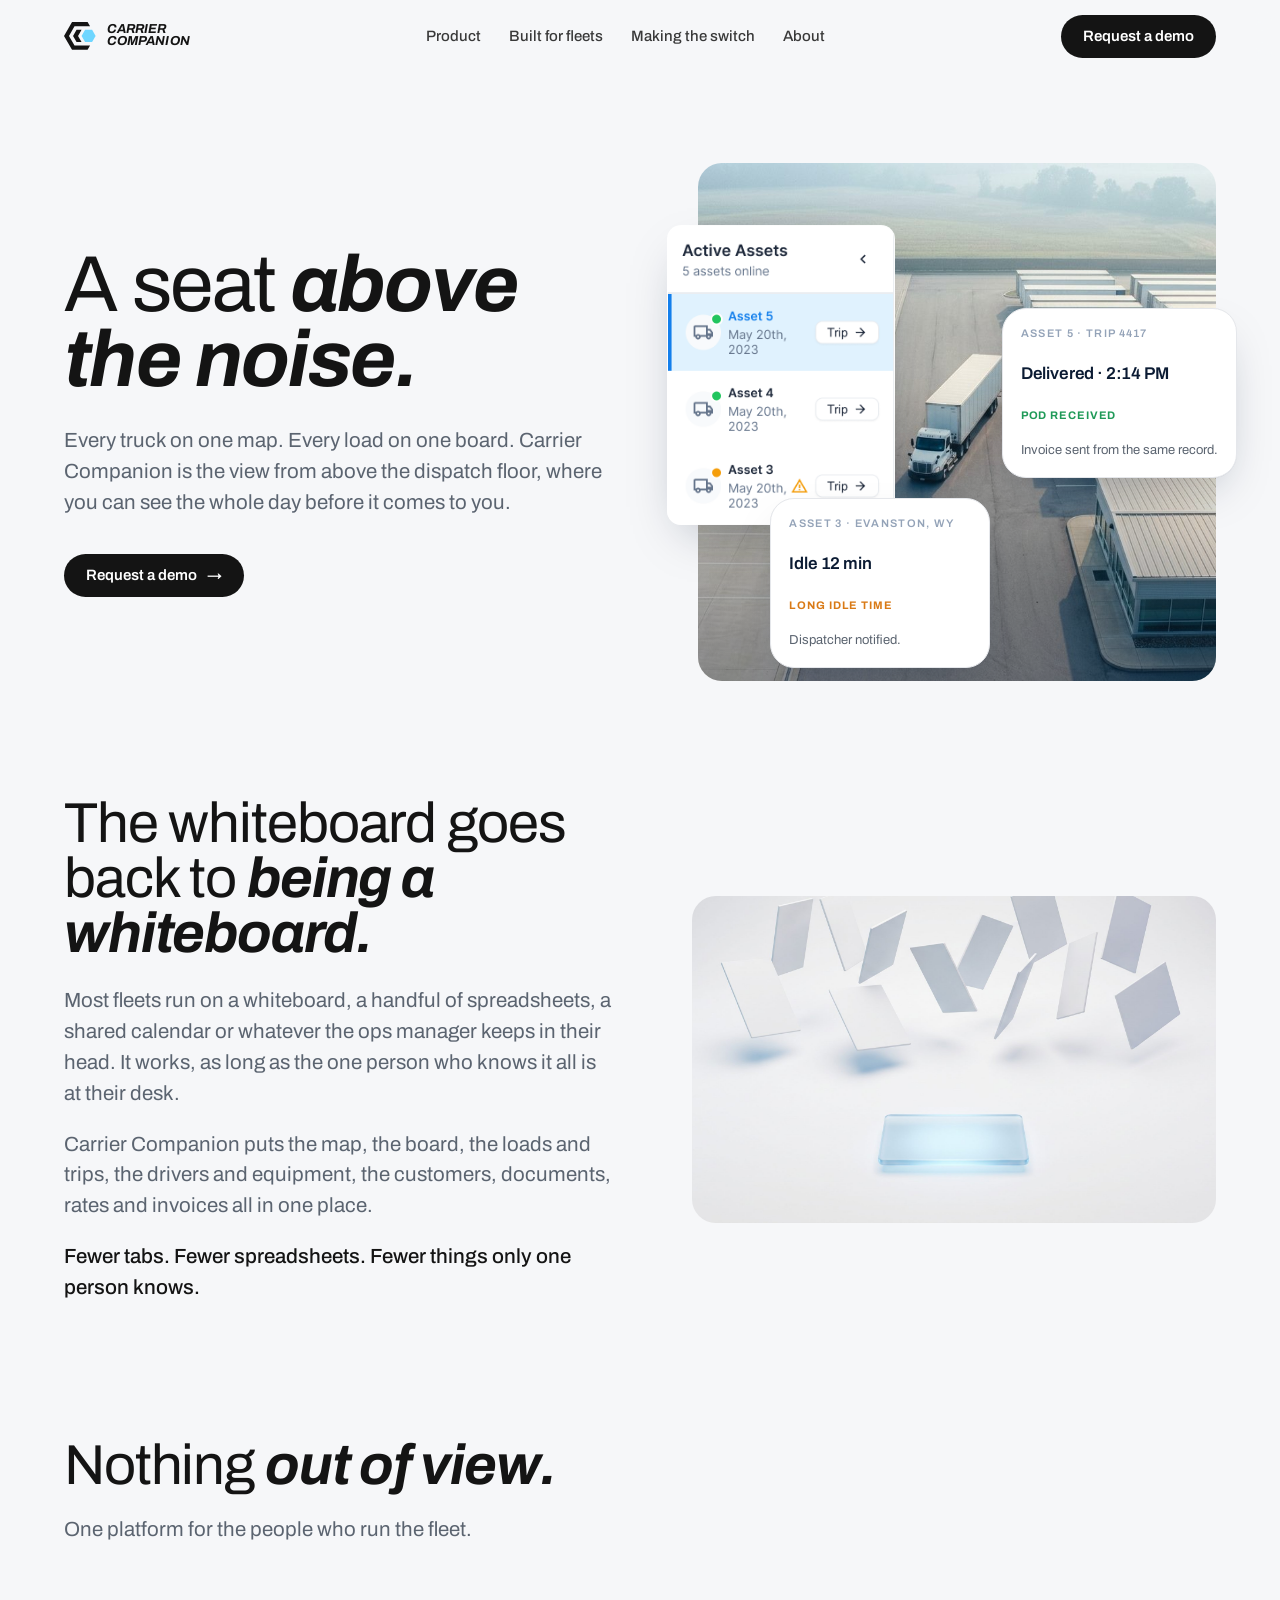
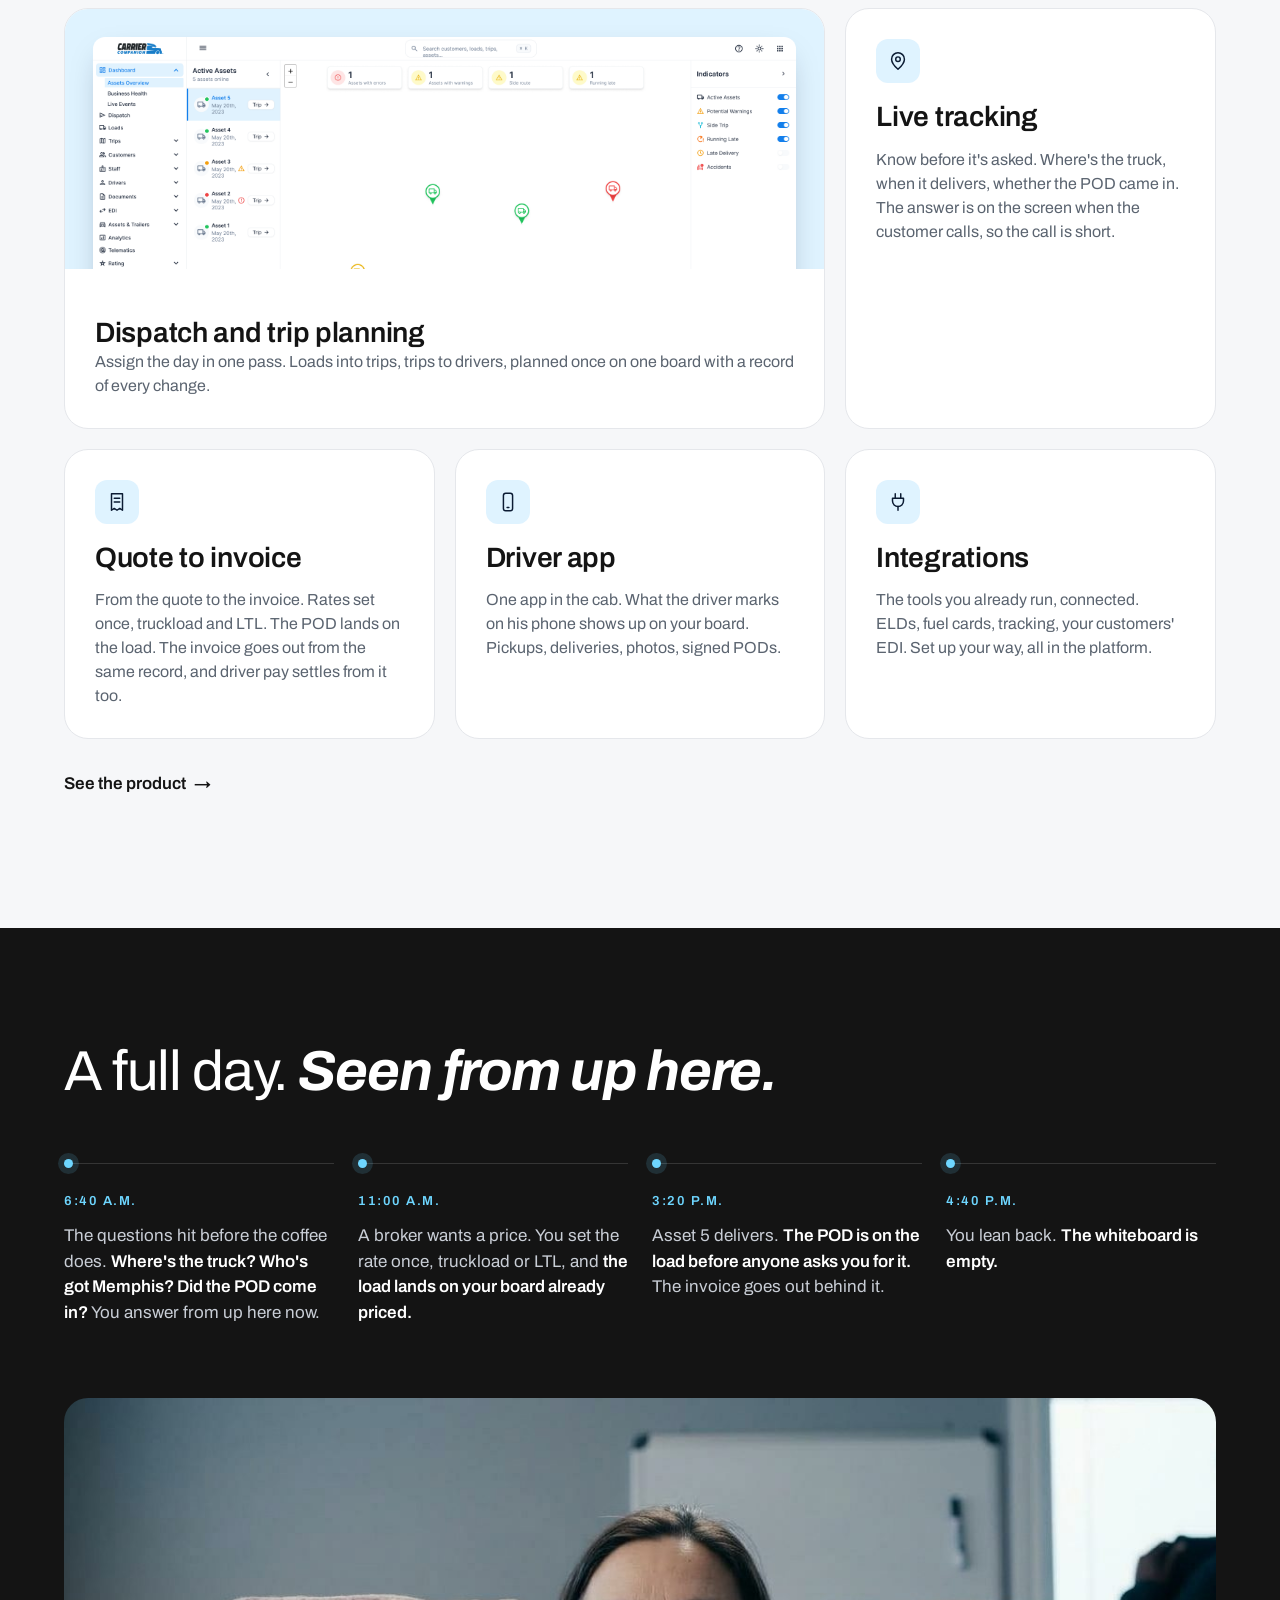
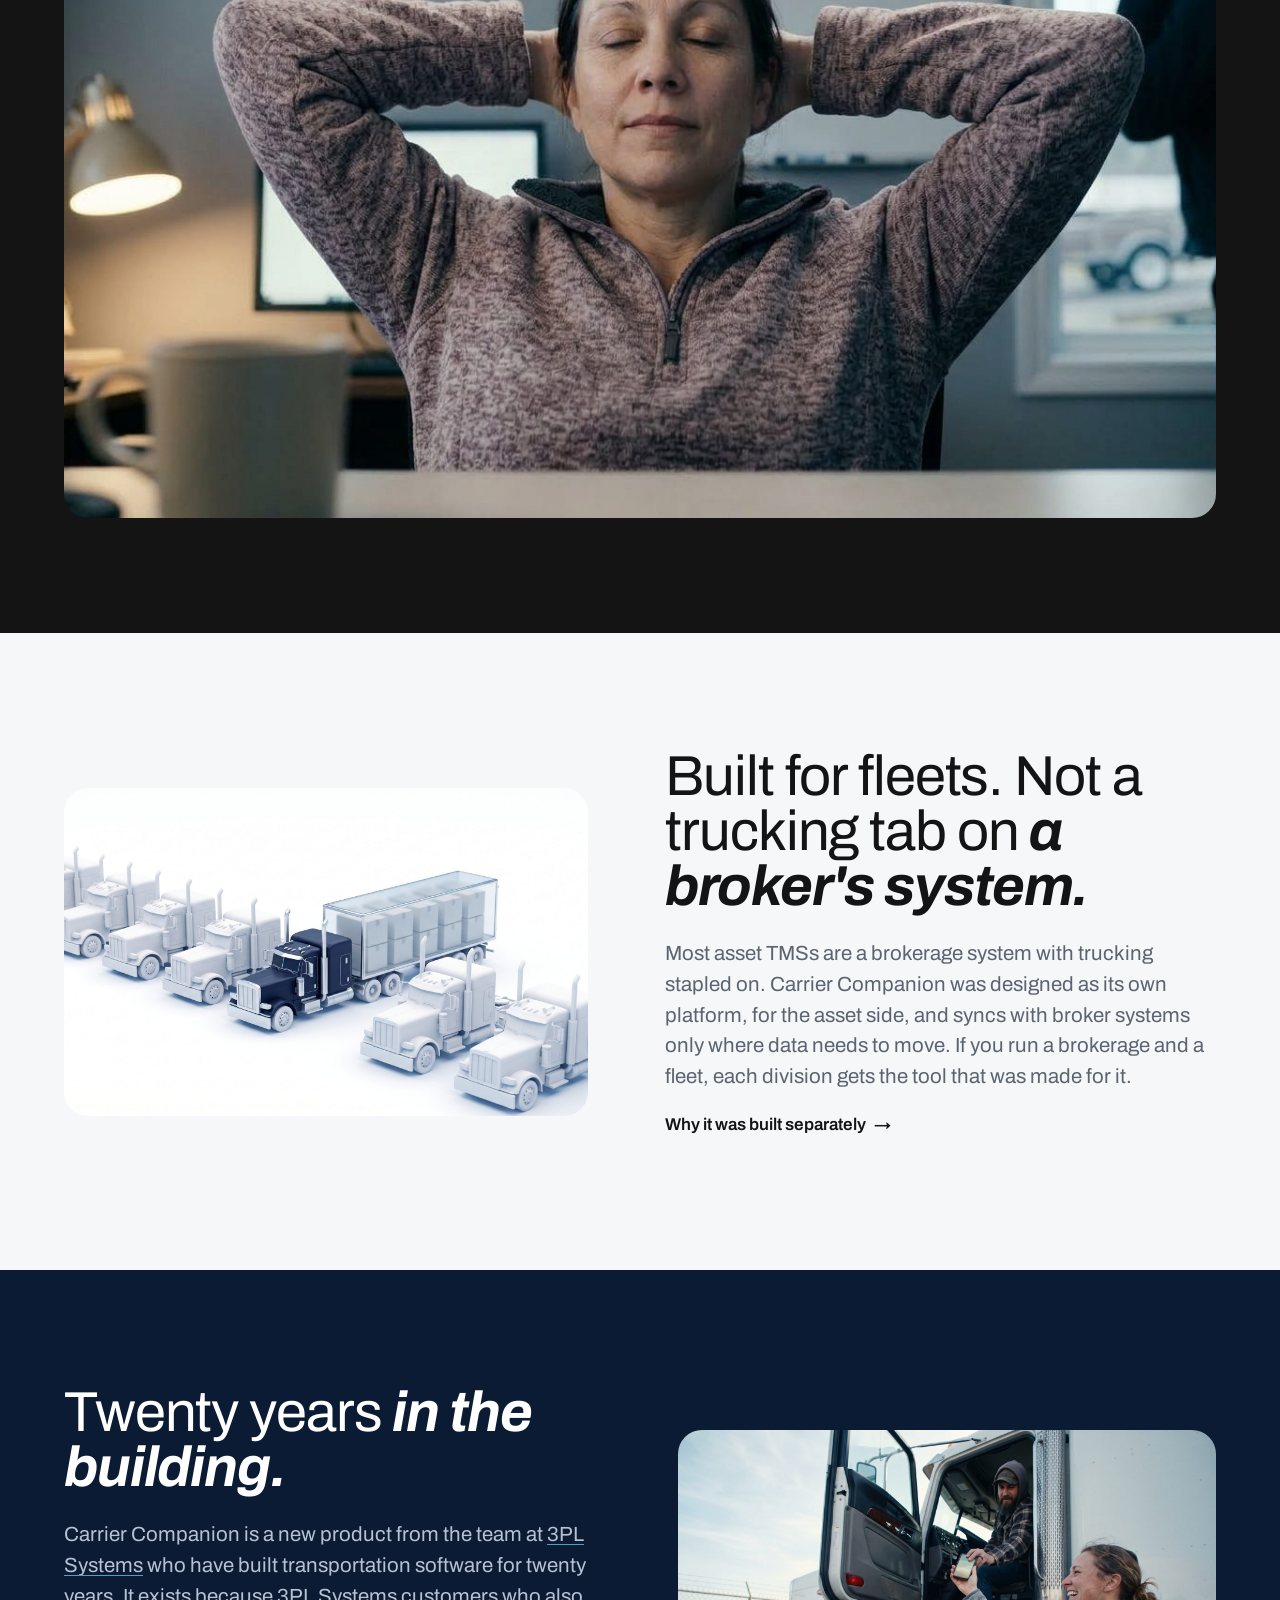
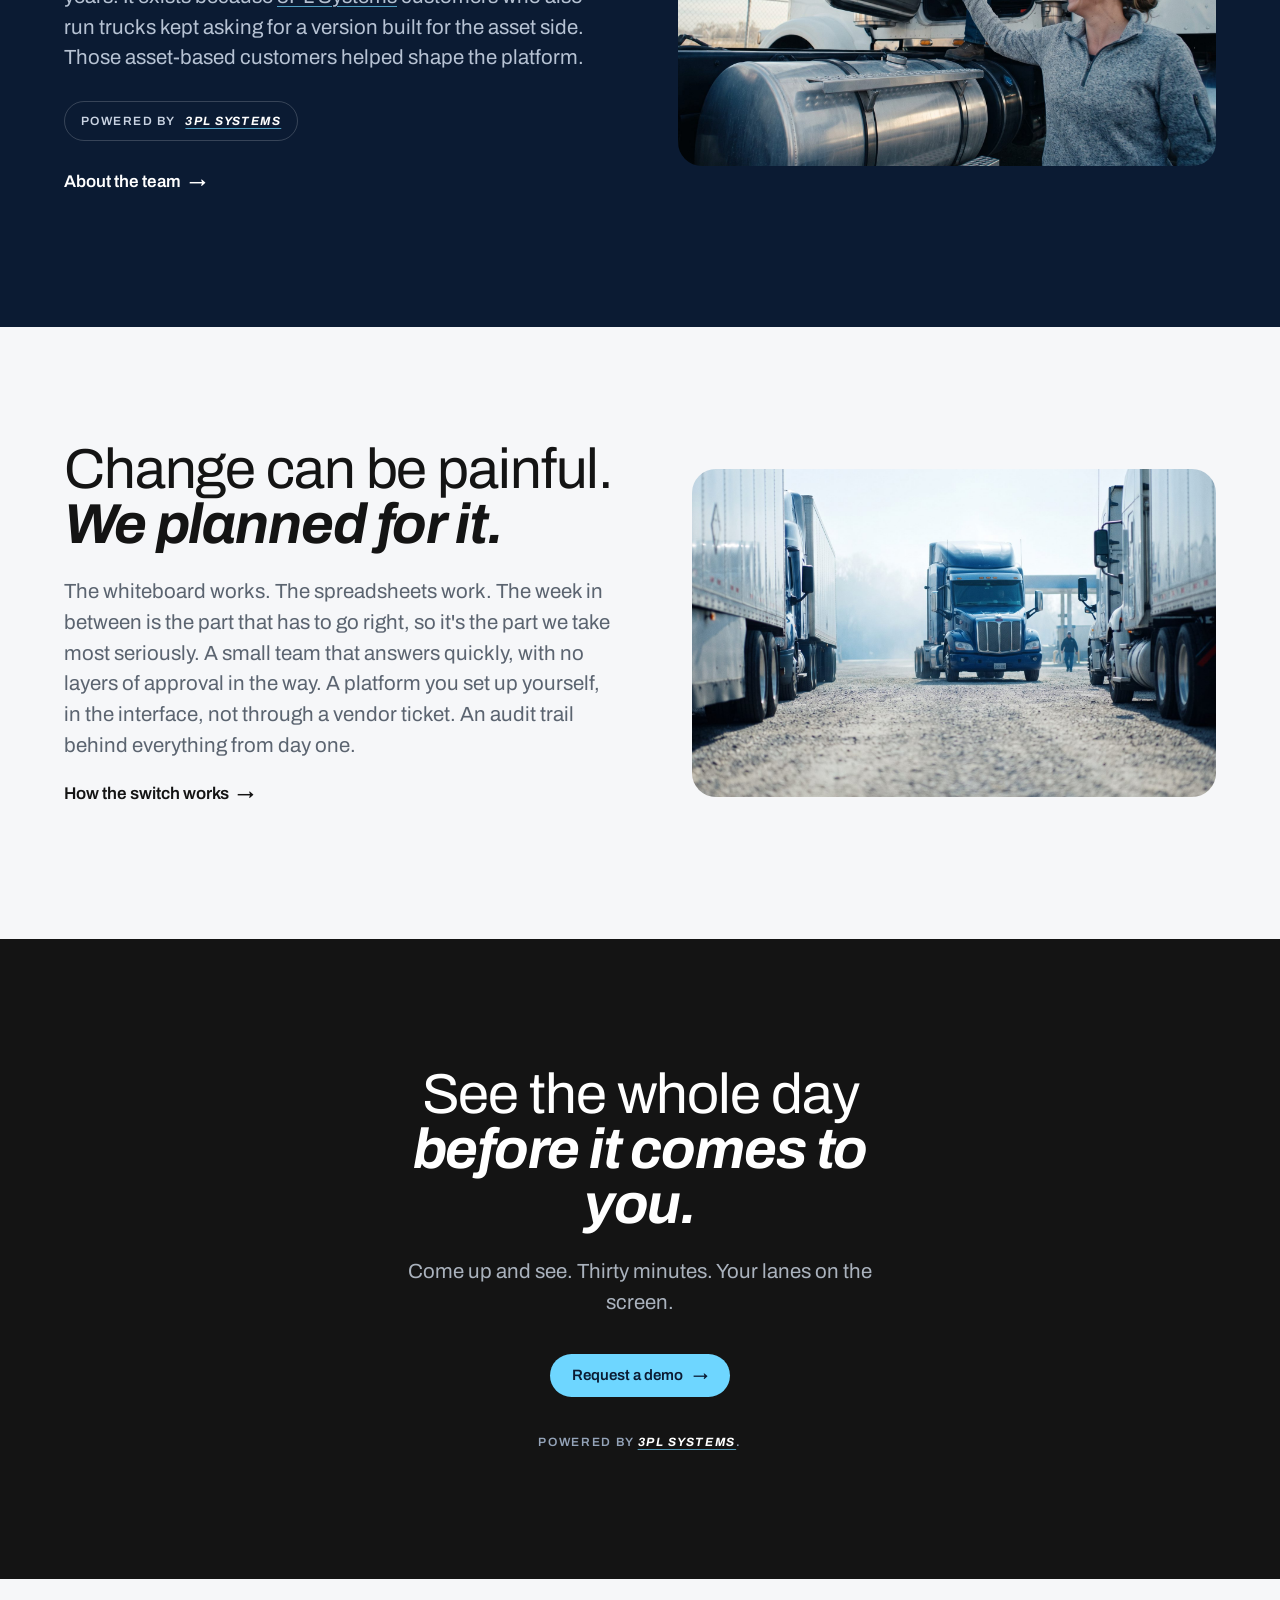
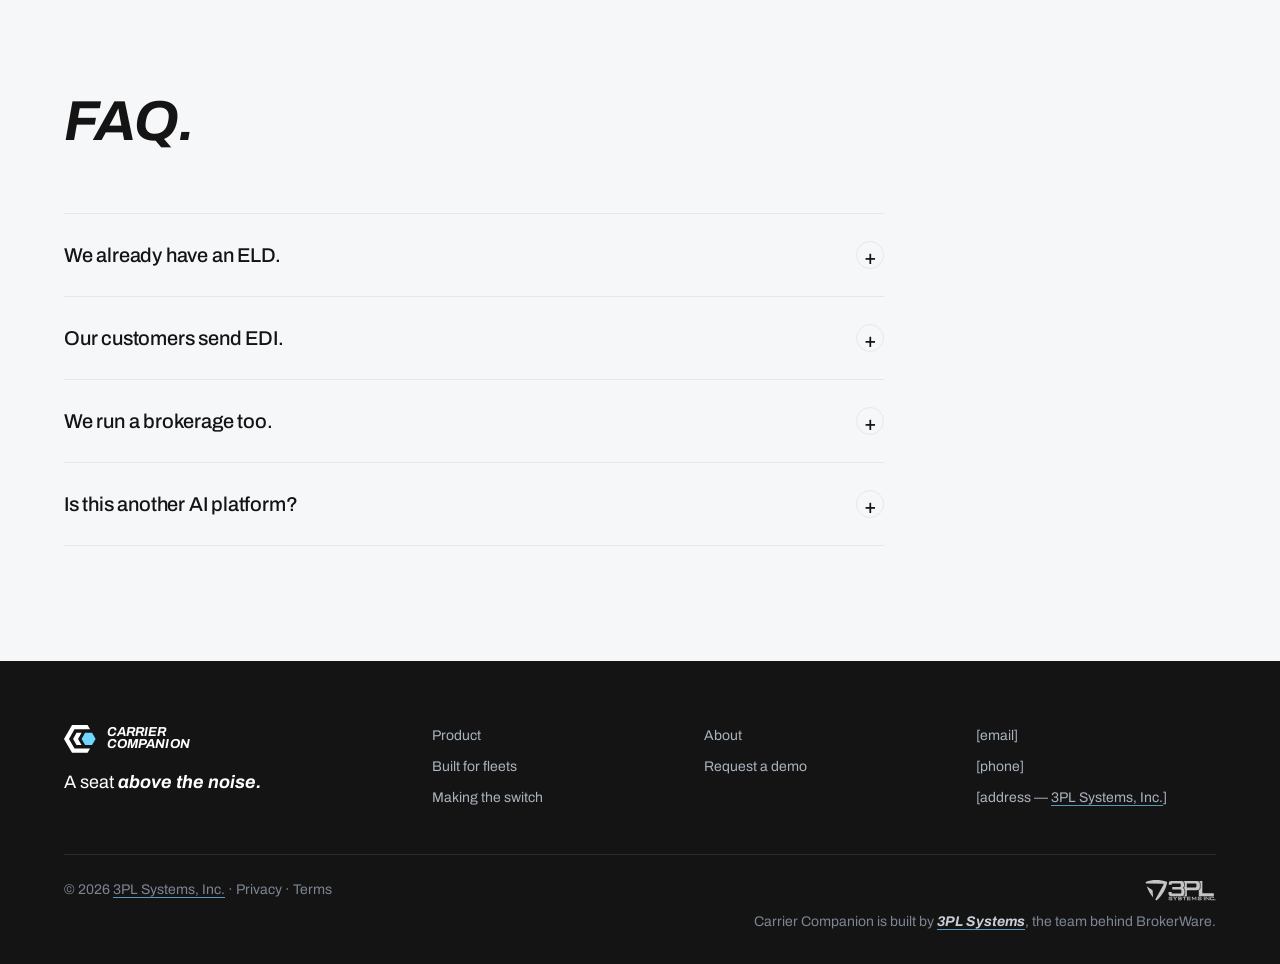
==== commit 464f9122: "Link every 3PL Systems mention and logo to 3plsystems.com Co-Authored-By: Claude Fable 5.1 <noreply@" ====
--- a/index.html
+++ b/index.html
@@ -111,8 +111,8 @@
   <div class="container lineage reveal">
     <div>
 <h2>Twenty years <em>in the building.</em></h2>
-      <p class="lede" style="margin-top:24px">Carrier Companion is a new product from the team at 3PL Systems who have built transportation software for twenty years. It exists because 3PL Systems customers who also run trucks kept asking for a version built for the asset side. Those asset-based customers helped shape the platform.</p>
-      <p style="margin:28px 0 0"><span class="stamp">Powered by <b>3PL Systems</b></span></p>
+      <p class="lede" style="margin-top:24px">Carrier Companion is a new product from the team at <a class="ext" href="https://3plsystems.com/" rel="noopener">3PL Systems</a> who have built transportation software for twenty years. It exists because <a class="ext" href="https://3plsystems.com/" rel="noopener">3PL Systems</a> customers who also run trucks kept asking for a version built for the asset side. Those asset-based customers helped shape the platform.</p>
+      <p style="margin:28px 0 0"><span class="stamp">Powered by <b><a class="ext" href="https://3plsystems.com/" rel="noopener">3PL Systems</a></b></span></p>
       <p style="margin-top:28px"><a class="link" href="about">About the team <span class="arrow">→</span></a></p>
     </div>
     <div class="media wide"><img src="assets/img/handoff.jpg" alt="A dispatcher handing a phone up to a driver at the cab door"></div>
@@ -135,7 +135,7 @@
     <h2>See the whole day <em>before it comes to you.</em></h2>
     <p class="lede">Come up and see. Thirty minutes. Your lanes on the screen.</p>
     <a class="btn btn-sky" href="demo">Request a demo <span class="arrow">→</span></a>
-    <div class="hallmark">Powered by <b>3PL Systems</b>.</div>
+    <div class="hallmark">Powered by <b><a class="ext" href="https://3plsystems.com/" rel="noopener">3PL Systems</a></b>.</div>
   </div>
 </section>
 
@@ -168,12 +168,12 @@
         <ul><li><a href="about">About</a></li><li><a href="demo">Request a demo</a></li></ul>
       </div>
       <div>
-        <ul><li>[email]</li><li>[phone]</li><li>[address — 3PL Systems, Inc.]</li></ul>
+        <ul><li>[email]</li><li>[phone]</li><li>[address — <a class="ext" href="https://3plsystems.com/" rel="noopener">3PL Systems, Inc.</a>]</li></ul>
       </div>
     </div>
     <div class="footer-bottom">
-      <div>© 2026 3PL Systems, Inc. · <a href="#">Privacy</a> · <a href="#">Terms</a></div>
-      <div class="hallmark"><img class="lineage-logo" src="assets/3pl-systems-white.svg" alt="3PL Systems">Carrier Companion is built by <b>3PL Systems</b>, the team behind BrokerWare.</div>
+      <div>© 2026 <a class="ext" href="https://3plsystems.com/" rel="noopener">3PL Systems, Inc.</a> · <a href="#">Privacy</a> · <a href="#">Terms</a></div>
+      <div class="hallmark"><a href="https://3plsystems.com/" rel="noopener" aria-label="3PL Systems"><img class="lineage-logo" src="assets/3pl-systems-white.svg" alt="3PL Systems"></a>Carrier Companion is built by <b><a class="ext" href="https://3plsystems.com/" rel="noopener">3PL Systems</a></b>, the team behind BrokerWare.</div>
     </div>
   </div>
 </footer>
--- a/css/site.css
+++ b/css/site.css
@@ -47,6 +47,8 @@
 .dark .btn-ghost:hover,.navy .btn-ghost:hover{box-shadow:inset 0 0 0 2px var(--sky);color:var(--sky)}
 .btn .arrow{transition:transform .2s ease}
 .btn:hover .arrow{transform:translateX(3px)}
+a.ext{color:inherit;text-decoration:underline;text-decoration-color:rgba(110,214,255,.7);text-decoration-thickness:1px;text-underline-offset:3px;transition:color .2s ease}
+a.ext:hover{color:var(--sky-deep)}
 .link{font-weight:600;color:var(--ink);display:inline-flex;align-items:center;gap:8px}
 .link:hover{color:var(--sky-deep)}
 .link:hover .arrow{transform:translateX(3px)}
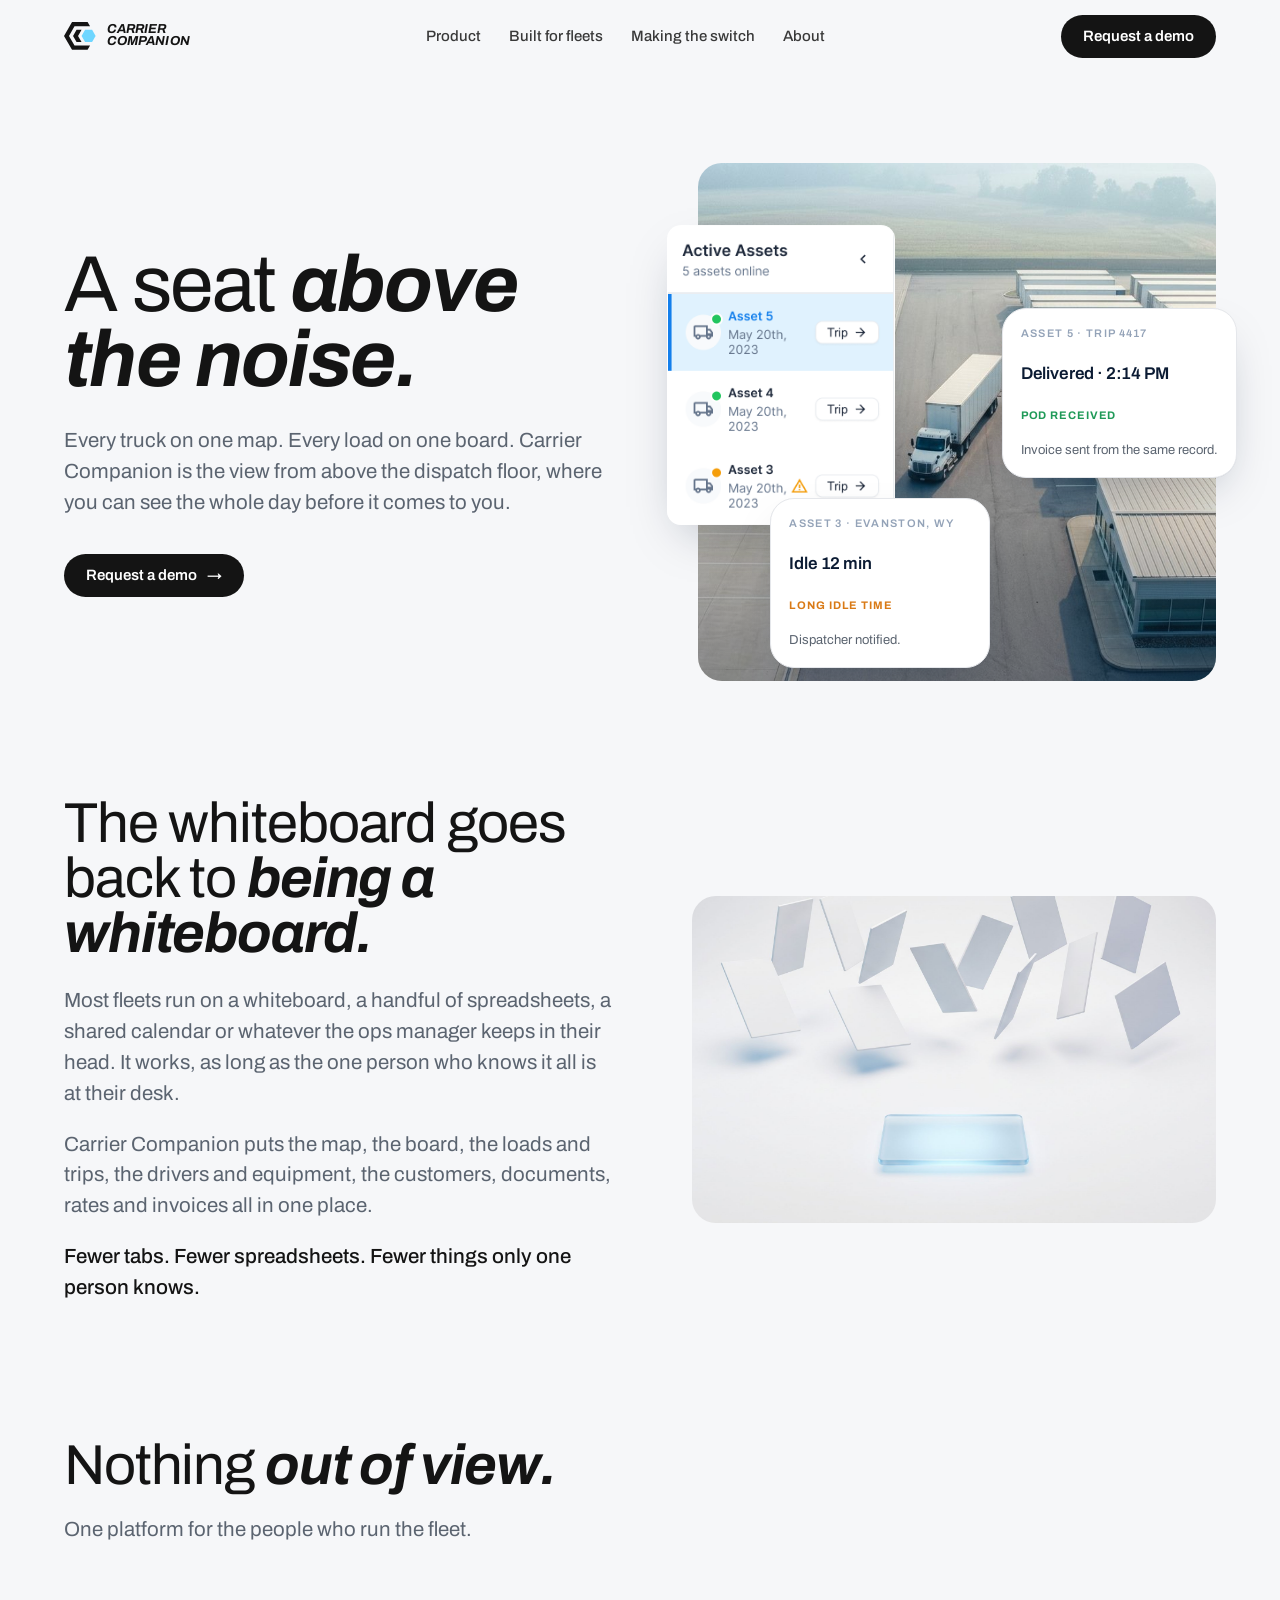
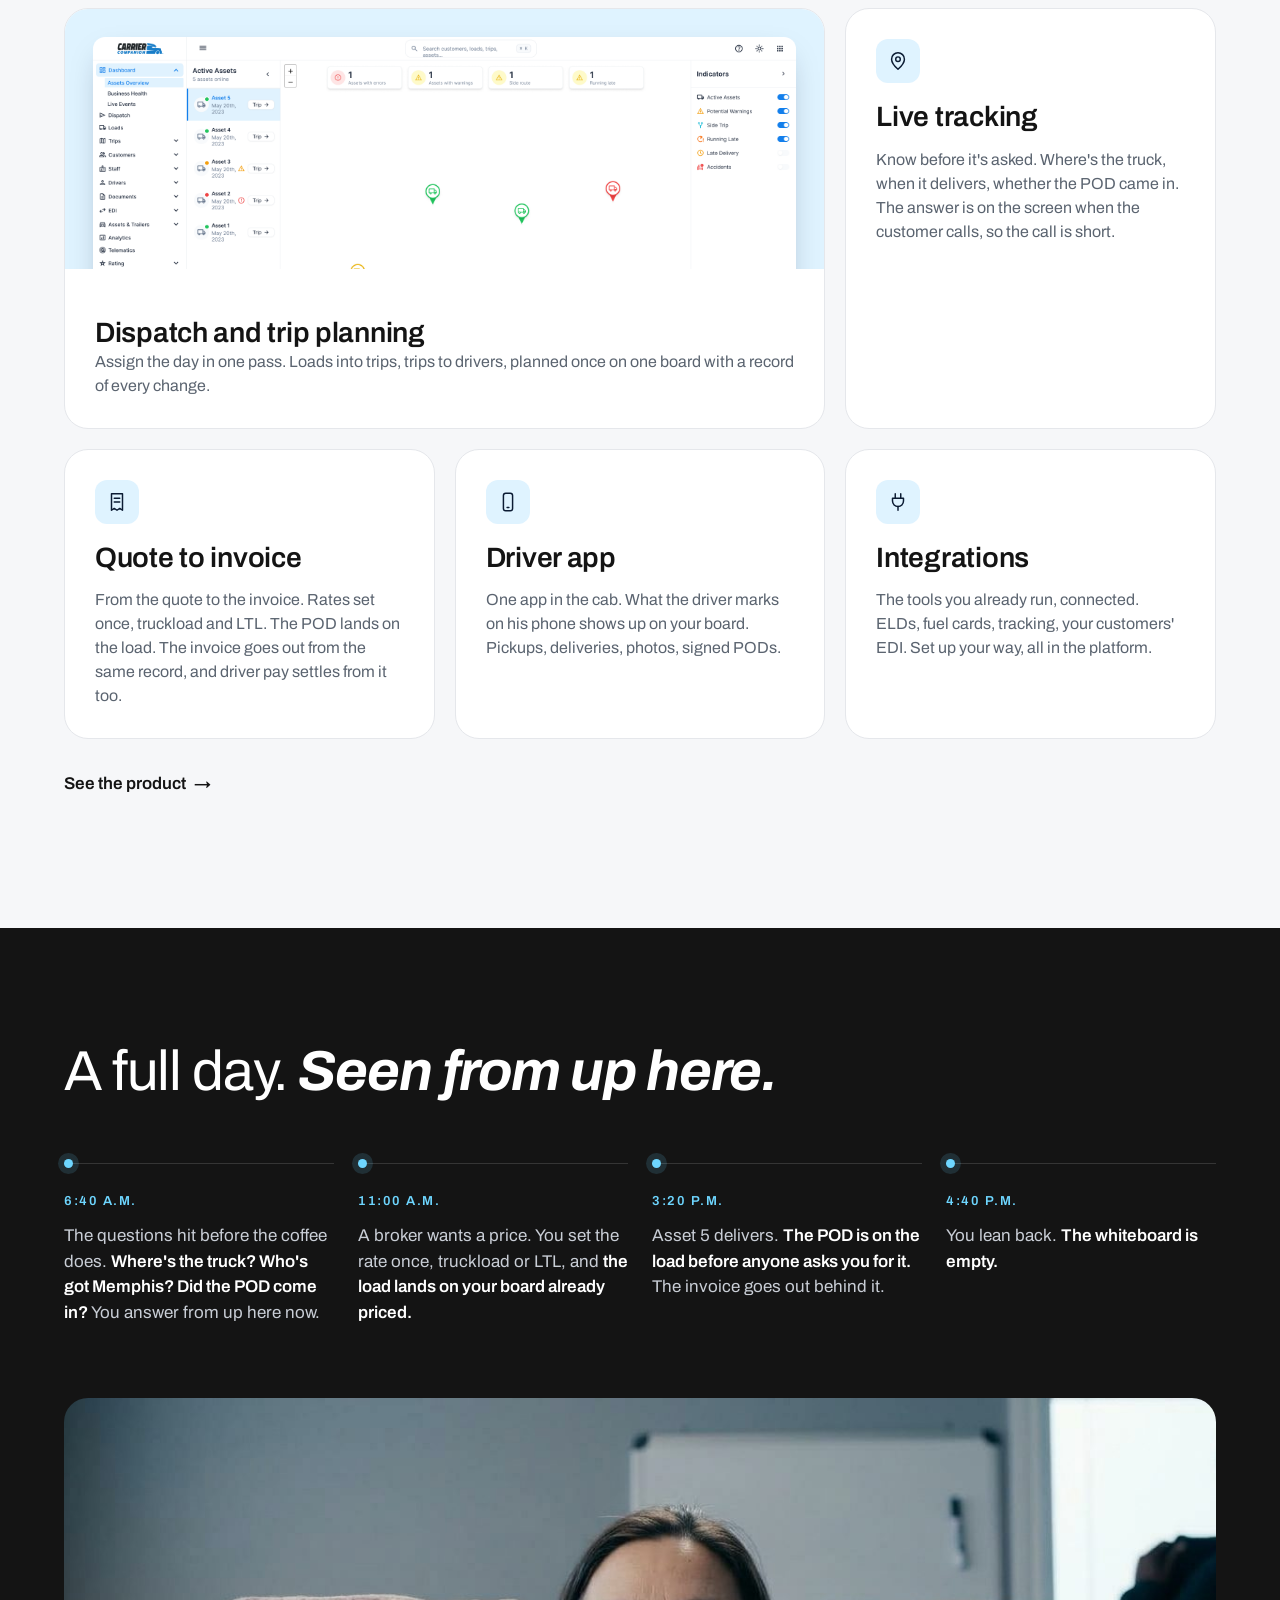
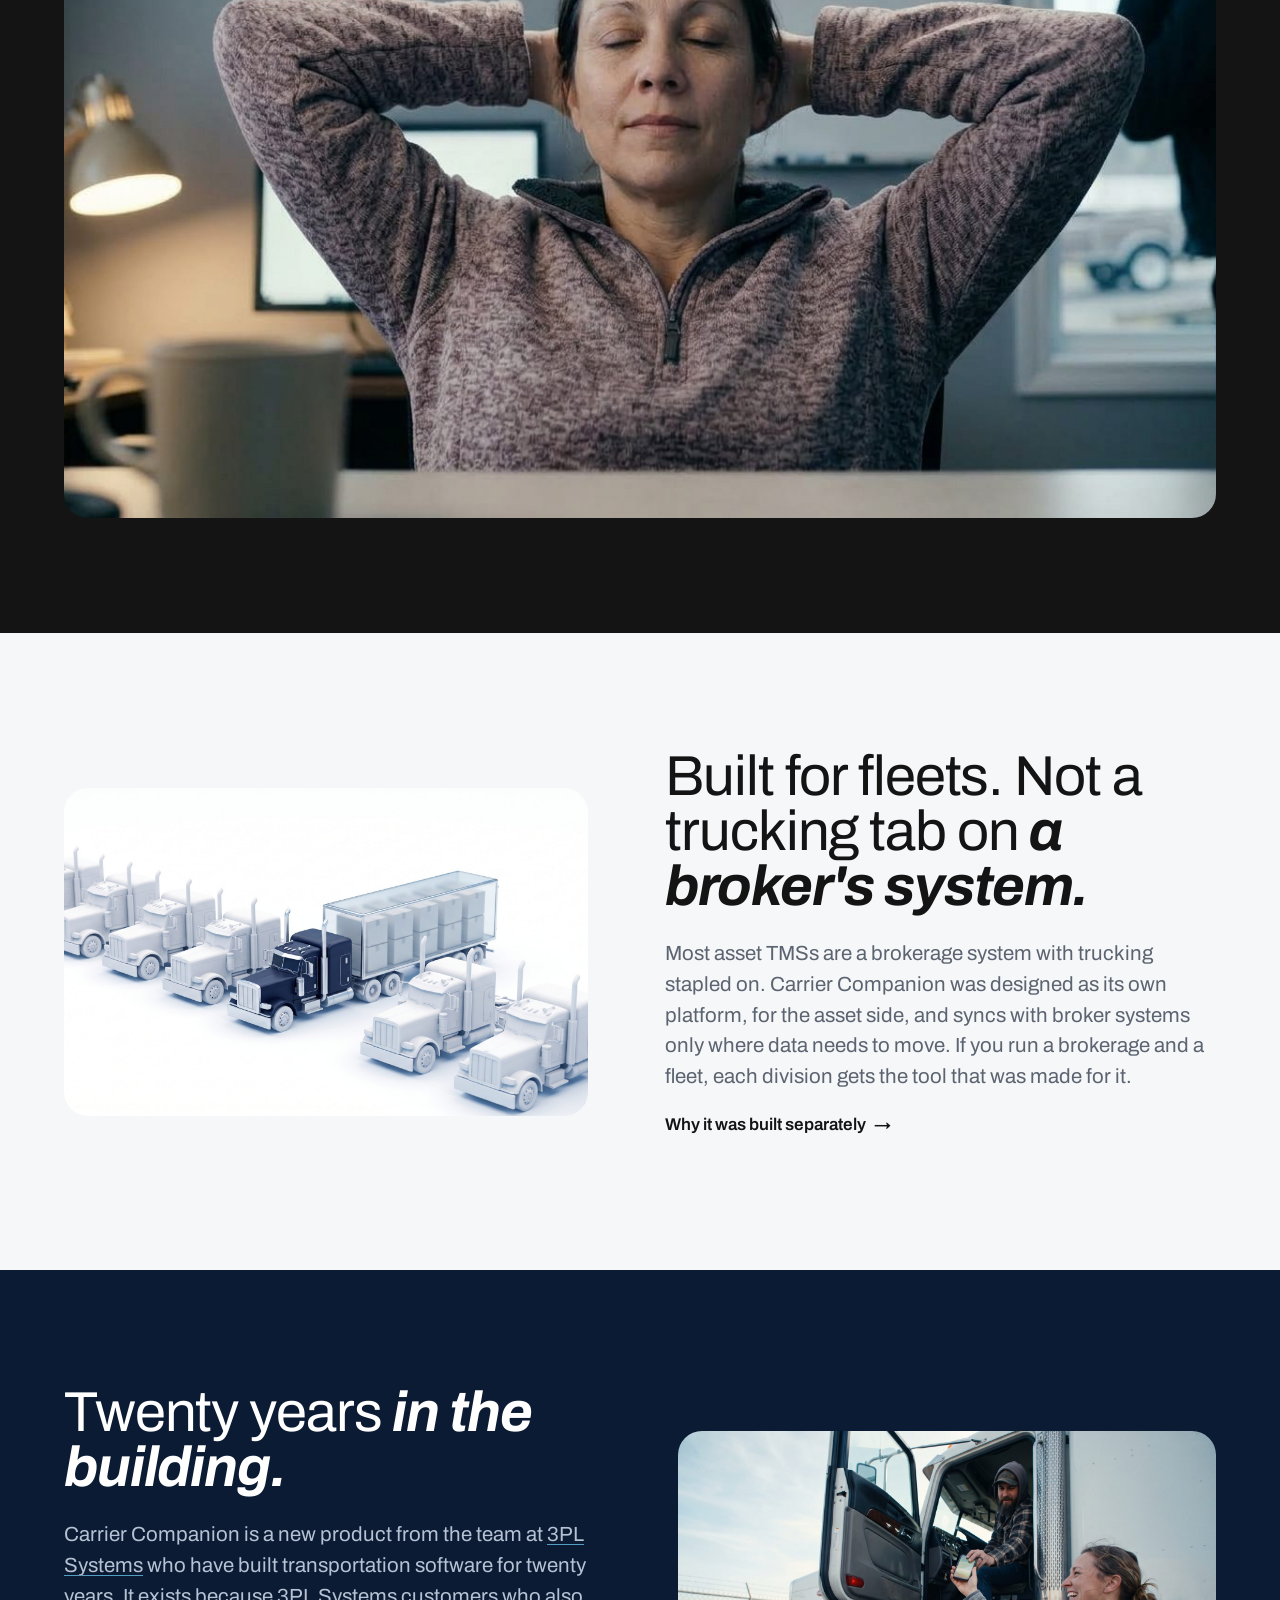
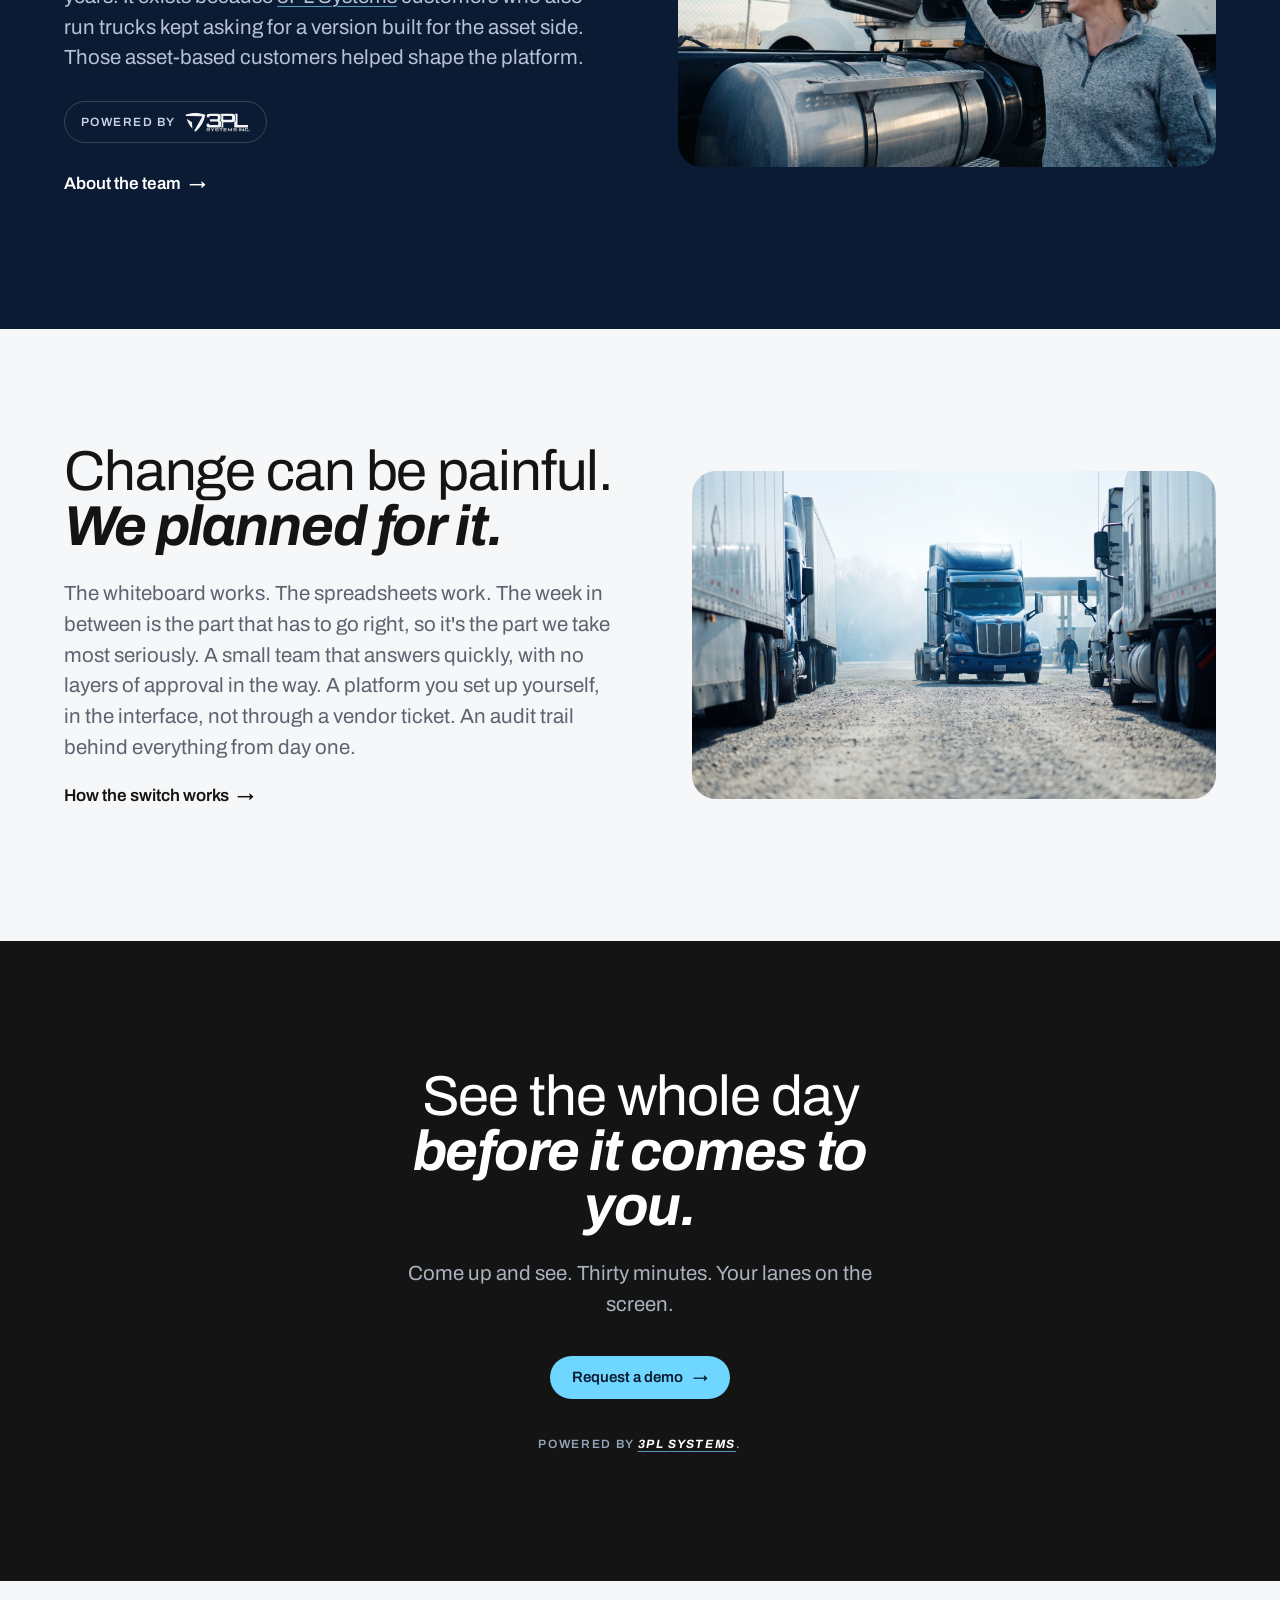
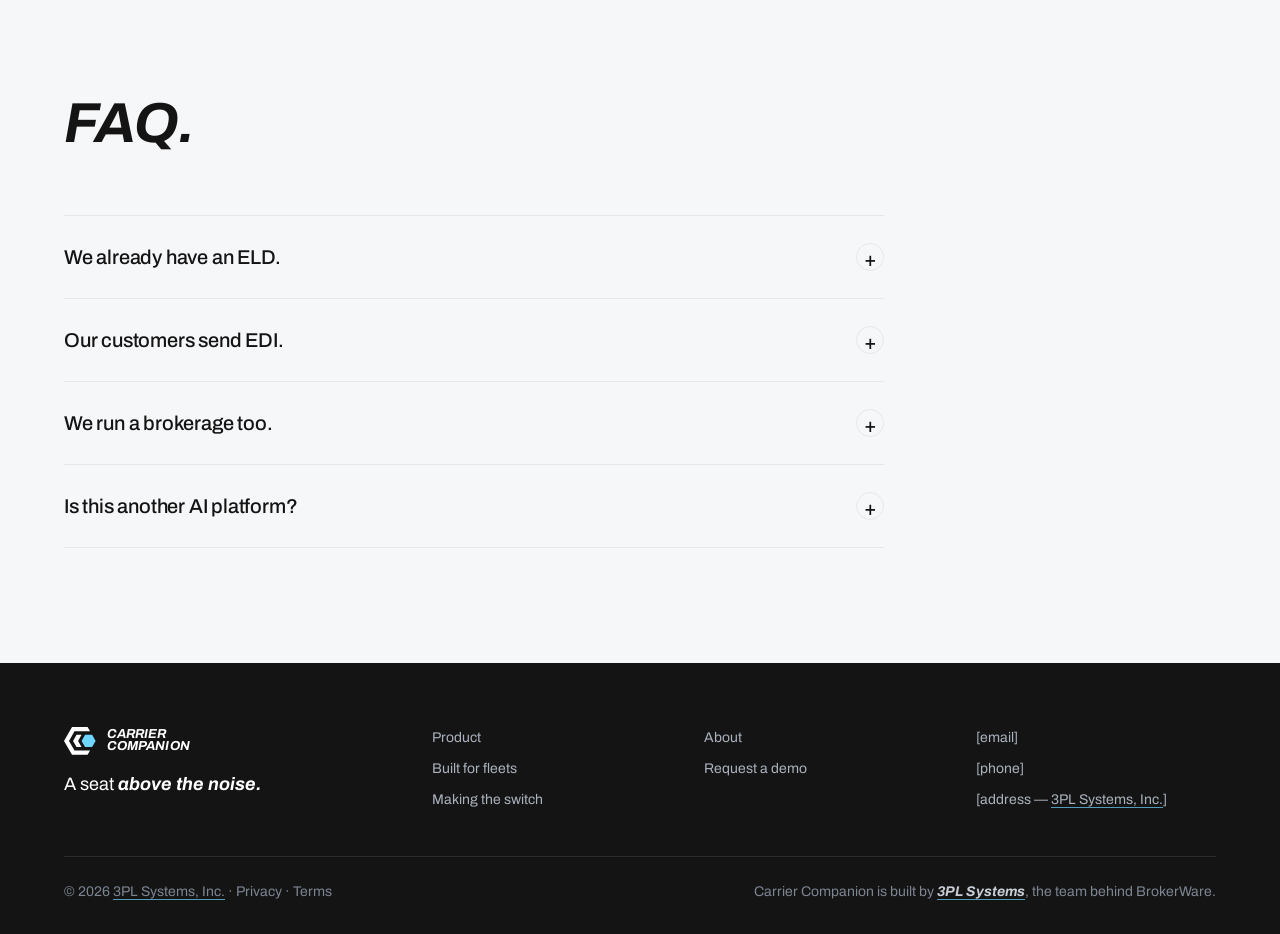
==== commit 46bbfada: "3PL logo in the Powered by stamp, not the footer Co-Authored-By: Claude Fable 5.1 <noreply@anthropic" ====
--- a/index.html
+++ b/index.html
@@ -112,7 +112,7 @@
     <div>
 <h2>Twenty years <em>in the building.</em></h2>
       <p class="lede" style="margin-top:24px">Carrier Companion is a new product from the team at <a class="ext" href="https://3plsystems.com/" rel="noopener">3PL Systems</a> who have built transportation software for twenty years. It exists because <a class="ext" href="https://3plsystems.com/" rel="noopener">3PL Systems</a> customers who also run trucks kept asking for a version built for the asset side. Those asset-based customers helped shape the platform.</p>
-      <p style="margin:28px 0 0"><span class="stamp">Powered by <b><a class="ext" href="https://3plsystems.com/" rel="noopener">3PL Systems</a></b></span></p>
+      <p style="margin:28px 0 0"><span class="stamp">Powered by <a href="https://3plsystems.com/" rel="noopener" aria-label="3PL Systems"><img class="stamp-logo" src="assets/3pl-systems-white.svg" alt="3PL Systems"></a></span></p>
       <p style="margin-top:28px"><a class="link" href="about">About the team <span class="arrow">→</span></a></p>
     </div>
     <div class="media wide"><img src="assets/img/handoff.jpg" alt="A dispatcher handing a phone up to a driver at the cab door"></div>
@@ -173,7 +173,7 @@
     </div>
     <div class="footer-bottom">
       <div>© 2026 <a class="ext" href="https://3plsystems.com/" rel="noopener">3PL Systems, Inc.</a> · <a href="#">Privacy</a> · <a href="#">Terms</a></div>
-      <div class="hallmark"><a href="https://3plsystems.com/" rel="noopener" aria-label="3PL Systems"><img class="lineage-logo" src="assets/3pl-systems-white.svg" alt="3PL Systems"></a>Carrier Companion is built by <b><a class="ext" href="https://3plsystems.com/" rel="noopener">3PL Systems</a></b>, the team behind BrokerWare.</div>
+      <div class="hallmark">Carrier Companion is built by <b><a class="ext" href="https://3plsystems.com/" rel="noopener">3PL Systems</a></b>, the team behind BrokerWare.</div>
     </div>
   </div>
 </footer>
--- a/css/site.css
+++ b/css/site.css
@@ -193,6 +193,8 @@
 @media (max-width:900px){.lineage{grid-template-columns:1fr}}
 .stamp{display:inline-flex;align-items:center;gap:10px;padding:10px 16px;border-radius:999px;border:1px solid rgba(255,255,255,.18);font-size:12px;letter-spacing:.12em;text-transform:uppercase;font-weight:600;color:#c9d3e2}
 .stamp b{color:var(--white);font-style:italic}
+.stamp-logo{display:block;height:20px;width:auto;opacity:.95;transition:opacity .2s ease}
+.stamp a:hover .stamp-logo{opacity:.7}
 
 /* Footer */
 .footer{background:var(--ink);color:#aab2bd;padding:64px 0 32px;font-size:14px}
@@ -208,7 +210,7 @@
 .footer-bottom{display:flex;justify-content:space-between;gap:16px;flex-wrap:wrap;padding-top:24px;color:#7c8592}
 .footer-bottom .hallmark b{color:#c9ced6;font-style:italic}
 .footer-bottom .hallmark{text-align:right}
-.lineage-logo{display:block;height:22px;width:auto;opacity:.75;margin:0 0 10px auto}
+.lineage-logo{display:block;height:22px;width:auto;opacity:.75;margin:0 0 10px 0}
 .lineage-logo.lg{height:34px;margin:0 0 24px 0;opacity:.9}
 @media (max-width:800px){.footer-bottom .hallmark{text-align:left}.lineage-logo{margin-left:0}}
 
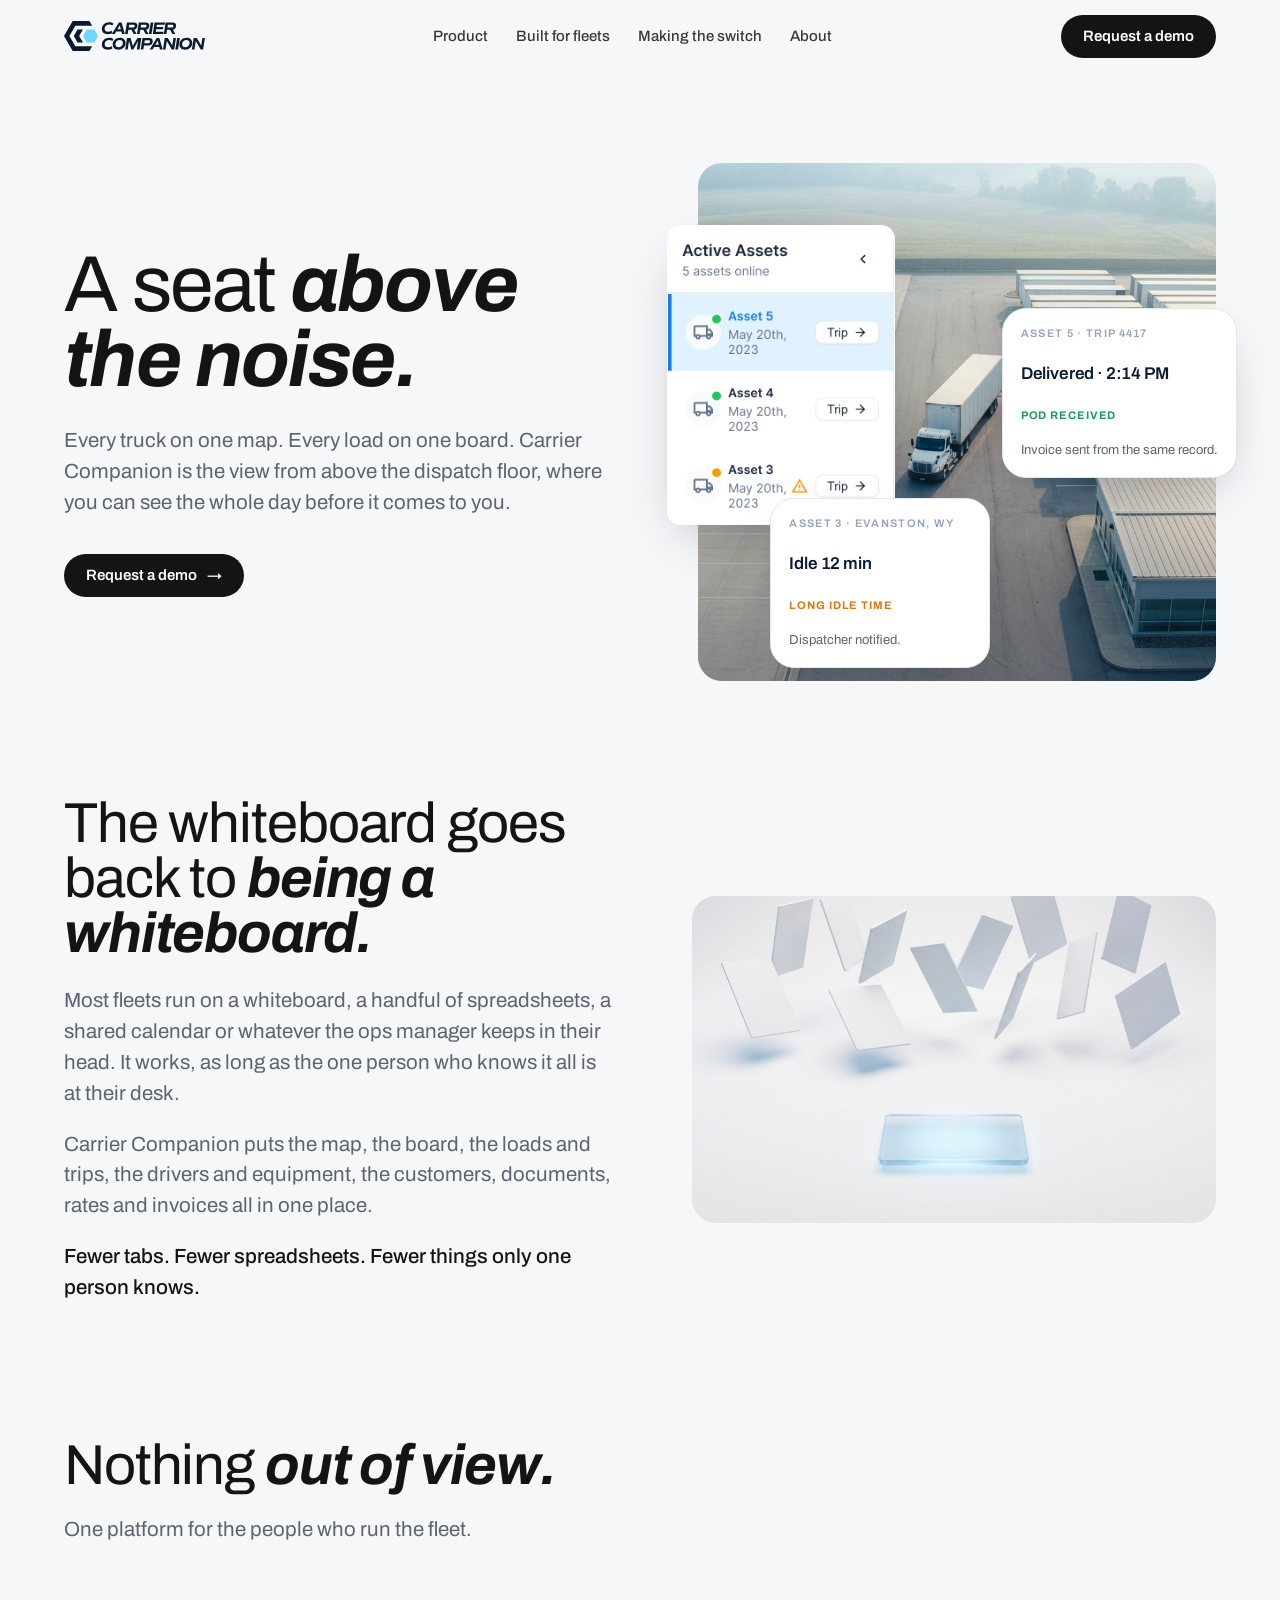
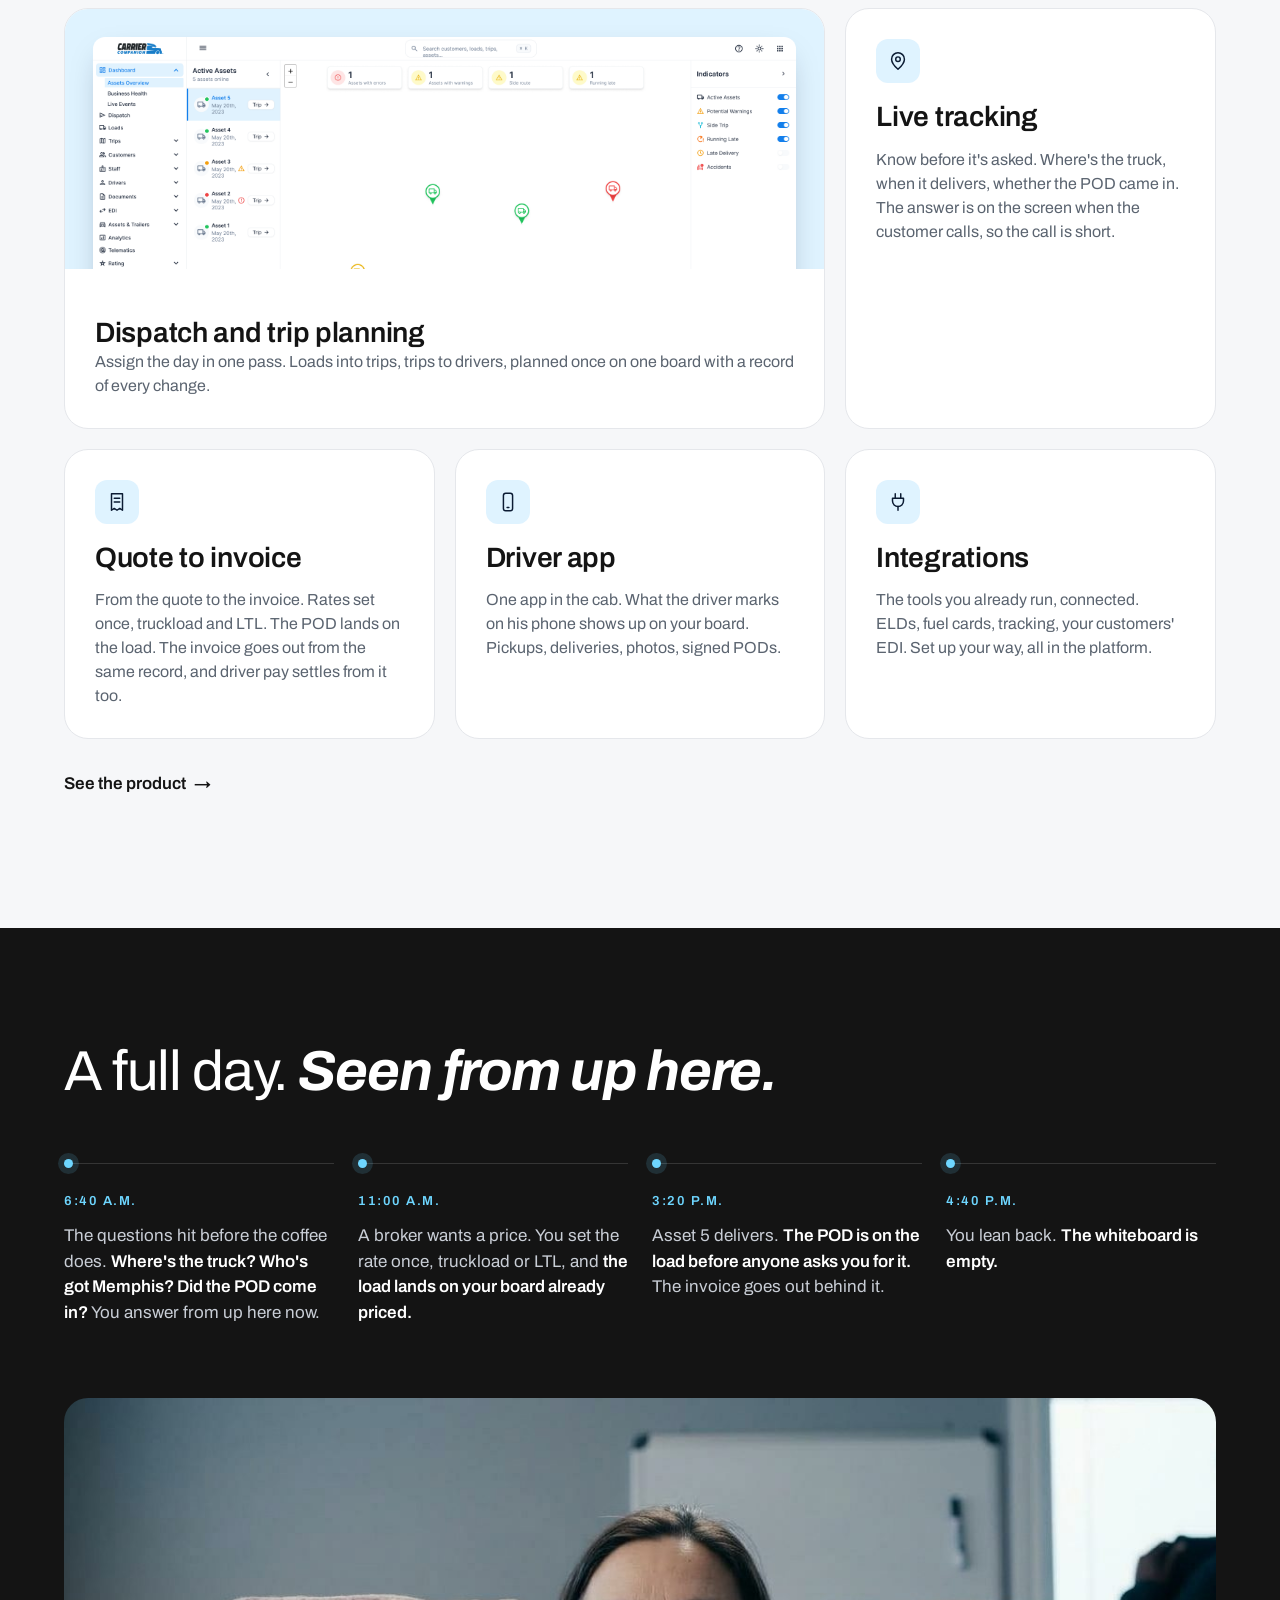
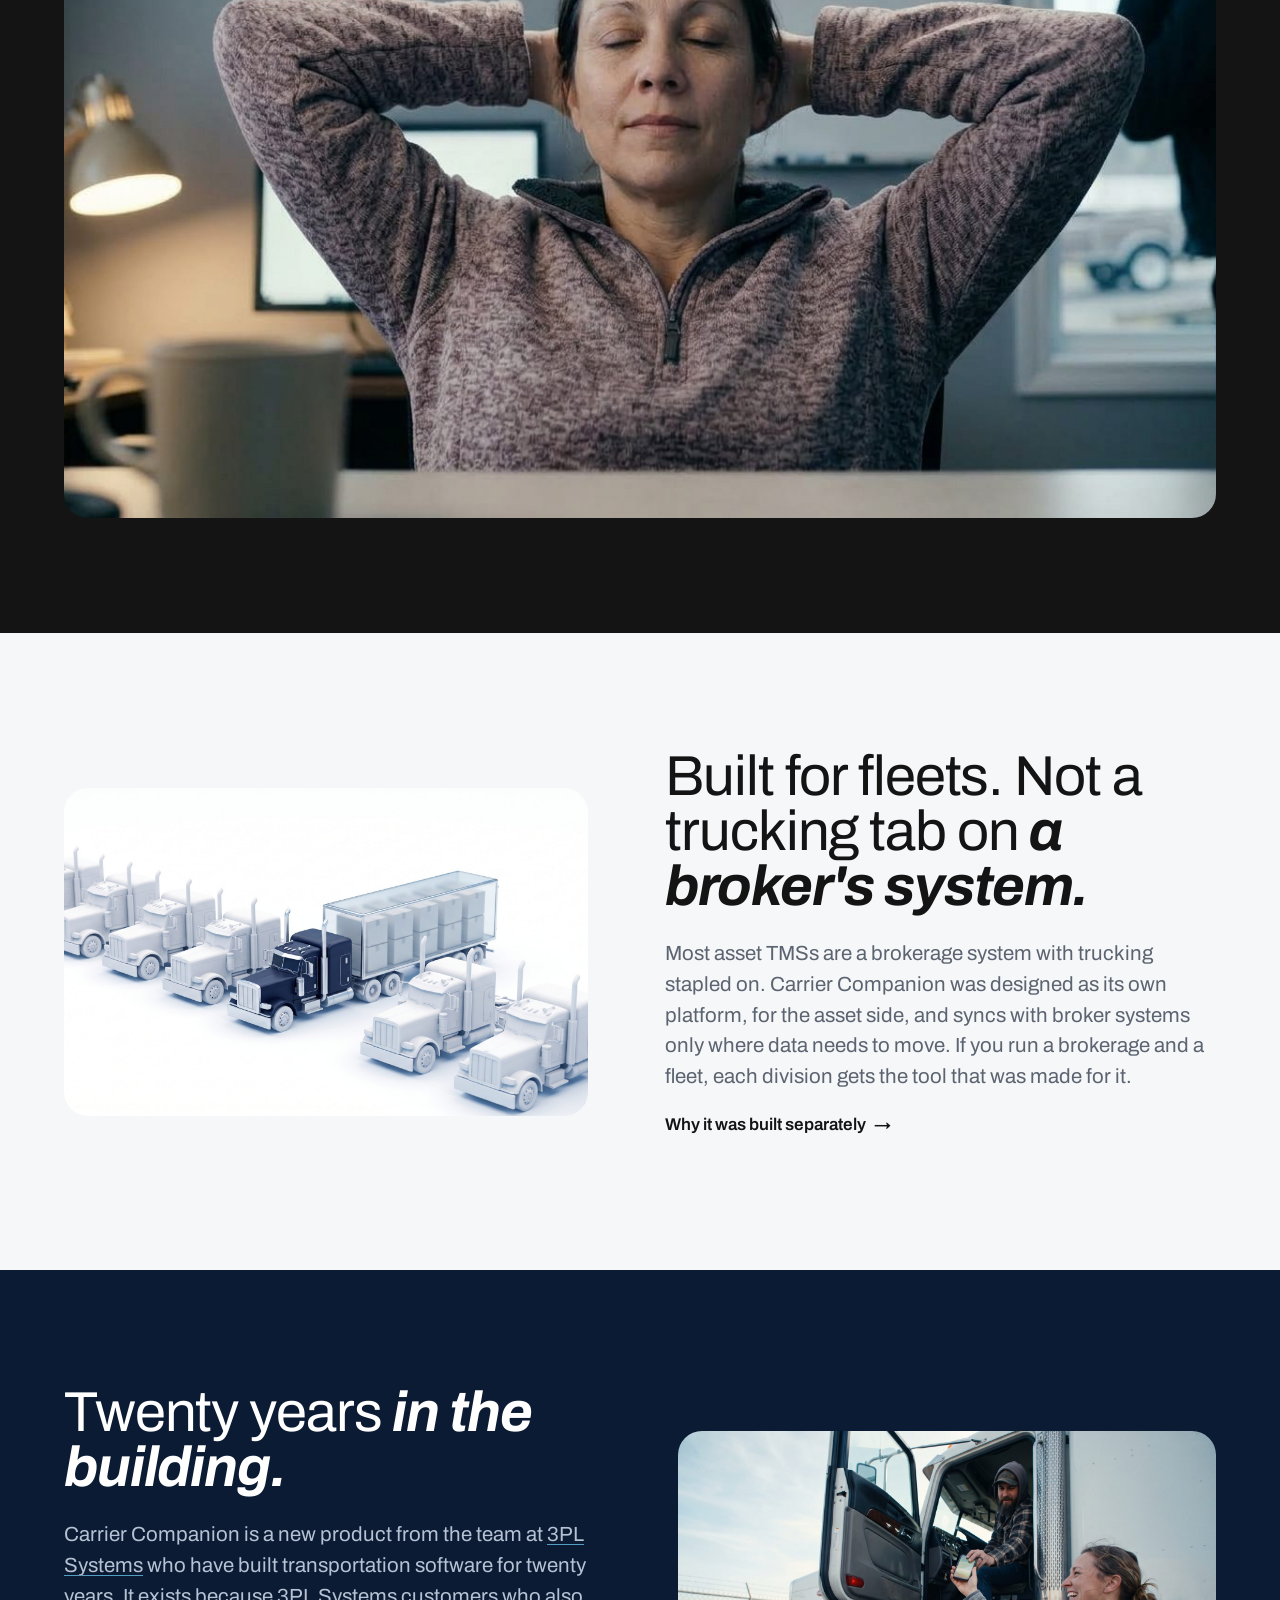
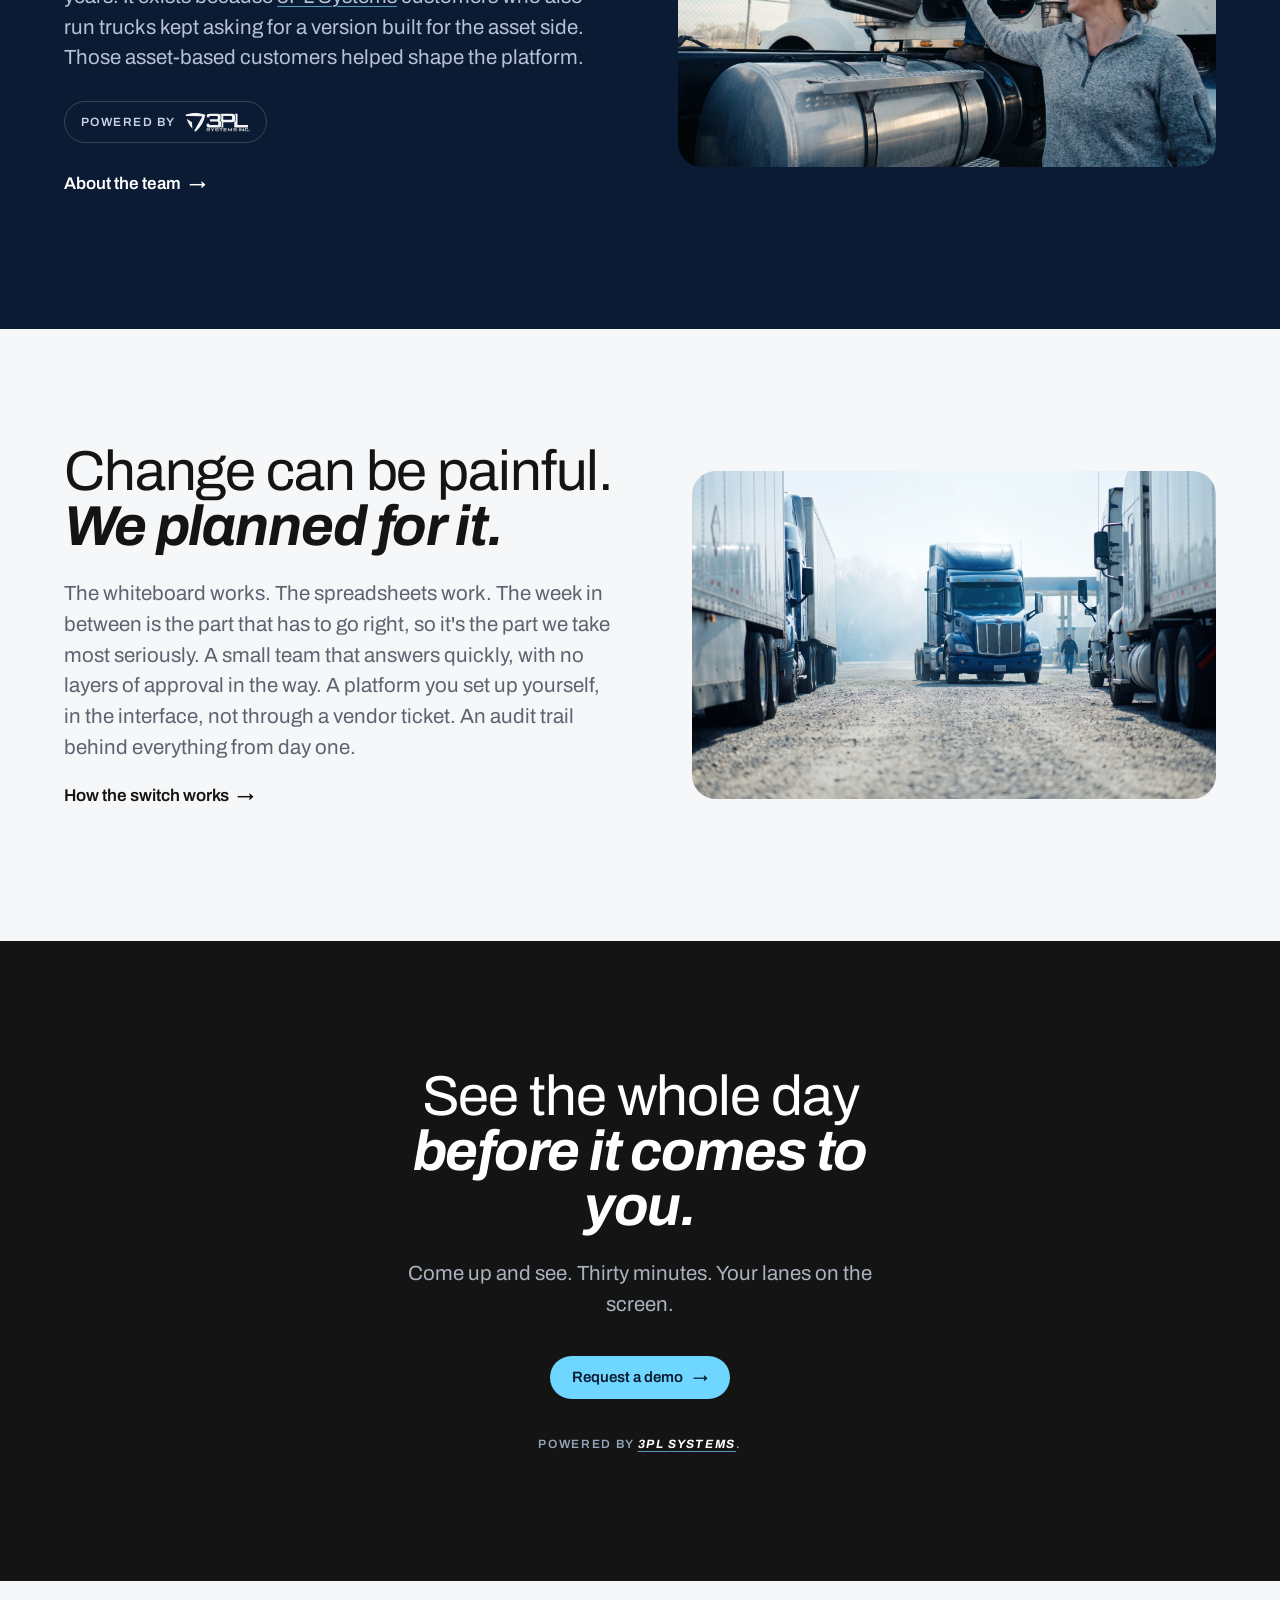
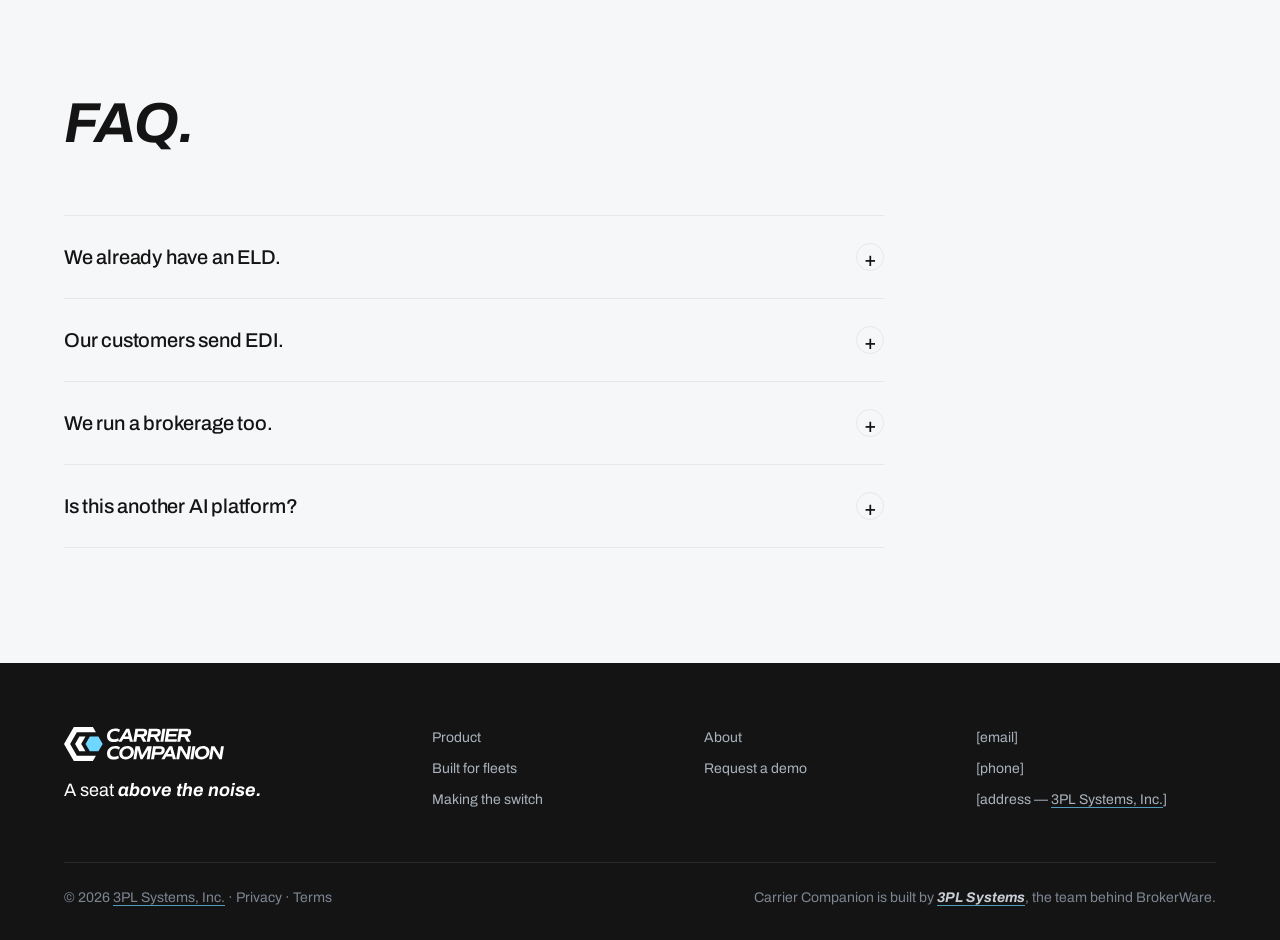
==== commit 0d68d213: "Use the official Carrier Companion lockups (light in nav, dark in footer) Co-Authored-By: Claude Fab" ====
--- a/index.html
+++ b/index.html
@@ -14,7 +14,7 @@
 <body>
 <header class="nav">
   <div class="container nav-inner">
-    <a class="brand" href="./" aria-label="Carrier Companion home"><svg class="mark" viewBox="0 0 28 24" fill="none" xmlns="http://www.w3.org/2000/svg" aria-hidden="true"><path d="M22.3516 20.1345H9.02244L4.2805 11.9224L9.02244 3.70652H22.3516L20.2133 0H6.88406L0 11.9224L6.88406 23.841H20.2133L22.3516 20.1345Z" fill="currentColor"/><path d="M18.0852 6.71826L15.084 11.9216L18.0852 17.1213H24.0914L27.0964 11.9216L24.0914 6.71826H18.0852Z" fill="#6ED6FF"/><path d="M12.9176 13.4147H12.9026L12.0398 11.9216L12.9026 10.4248H12.9176L15.056 6.71826H10.7643L7.75928 11.9216L10.7643 17.1213H15.056L12.9176 13.4147Z" fill="currentColor"/></svg><span class="wordmark">Carrier<br>Companion</span></a>
+    <a class="brand" href="./" aria-label="Carrier Companion home"><img src="assets/logo-light.svg" alt="Carrier Companion"></a>
     <nav class="nav-links" aria-label="Primary">
       <a href="product">Product</a>
       <a href="built-for-fleets">Built for fleets</a>
@@ -158,7 +158,7 @@
   <div class="container">
     <div class="footer-grid">
       <div>
-        <a class="brand" href="./" aria-label="Carrier Companion home"><svg class="mark" viewBox="0 0 28 24" fill="none" xmlns="http://www.w3.org/2000/svg" aria-hidden="true"><path d="M22.3516 20.1345H9.02244L4.2805 11.9224L9.02244 3.70652H22.3516L20.2133 0H6.88406L0 11.9224L6.88406 23.841H20.2133L22.3516 20.1345Z" fill="currentColor"/><path d="M18.0852 6.71826L15.084 11.9216L18.0852 17.1213H24.0914L27.0964 11.9216L24.0914 6.71826H18.0852Z" fill="#6ED6FF"/><path d="M12.9176 13.4147H12.9026L12.0398 11.9216L12.9026 10.4248H12.9176L15.056 6.71826H10.7643L7.75928 11.9216L10.7643 17.1213H15.056L12.9176 13.4147Z" fill="currentColor"/></svg><span class="wordmark">Carrier<br>Companion</span></a>
+        <a class="brand" href="./" aria-label="Carrier Companion home"><img src="assets/logo-dark.svg" alt="Carrier Companion"></a>
         <p class="tag">A seat <em>above the noise.</em></p>
       </div>
       <div>
--- a/css/site.css
+++ b/css/site.css
@@ -59,9 +59,9 @@
 .nav{position:sticky;top:0;z-index:50;backdrop-filter:saturate(180%) blur(14px);-webkit-backdrop-filter:saturate(180%) blur(14px);background:rgba(246,247,249,.75);border-bottom:1px solid transparent;transition:border-color .3s ease,background .3s ease}
 .nav.is-scrolled{border-bottom-color:var(--line)}
 .nav-inner{display:flex;align-items:center;justify-content:space-between;height:72px;gap:24px}
-.brand{display:flex;align-items:center;gap:10px;color:var(--ink)}
-.brand svg{height:28px;width:auto}
-.brand .wordmark{font-size:13px;font-weight:700;font-style:italic;line-height:.92;letter-spacing:.01em;text-transform:uppercase}
+.brand{display:flex;align-items:center;color:var(--ink)}
+.brand img{height:30px;width:auto;display:block}
+.footer .brand img{height:34px}
 .nav-links{display:flex;gap:28px;align-items:center;font-size:15px;font-weight:500;color:var(--text)}
 .nav-links a{position:relative;padding:6px 0}
 .nav-links a::after{content:"";position:absolute;left:0;right:0;bottom:0;height:2px;background:var(--sky);transform:scaleX(0);transform-origin:left;transition:transform .25s ease}
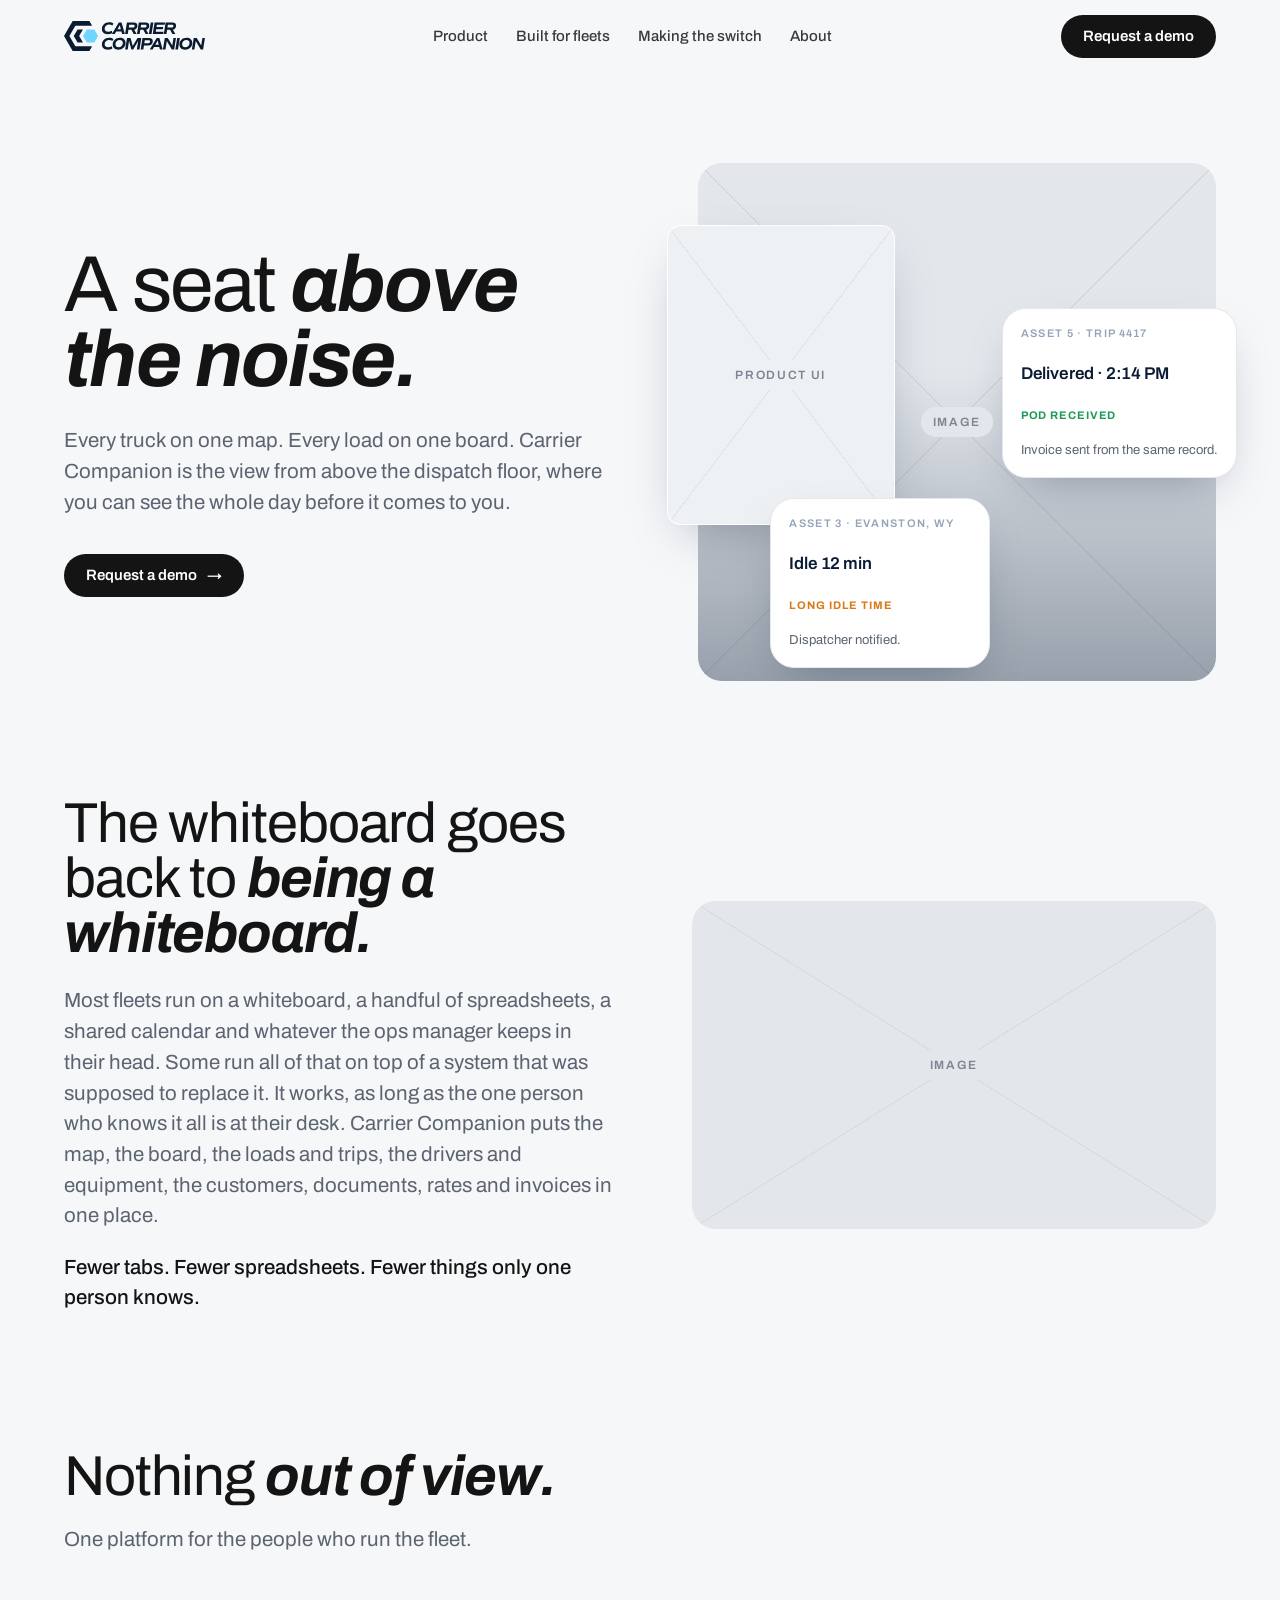
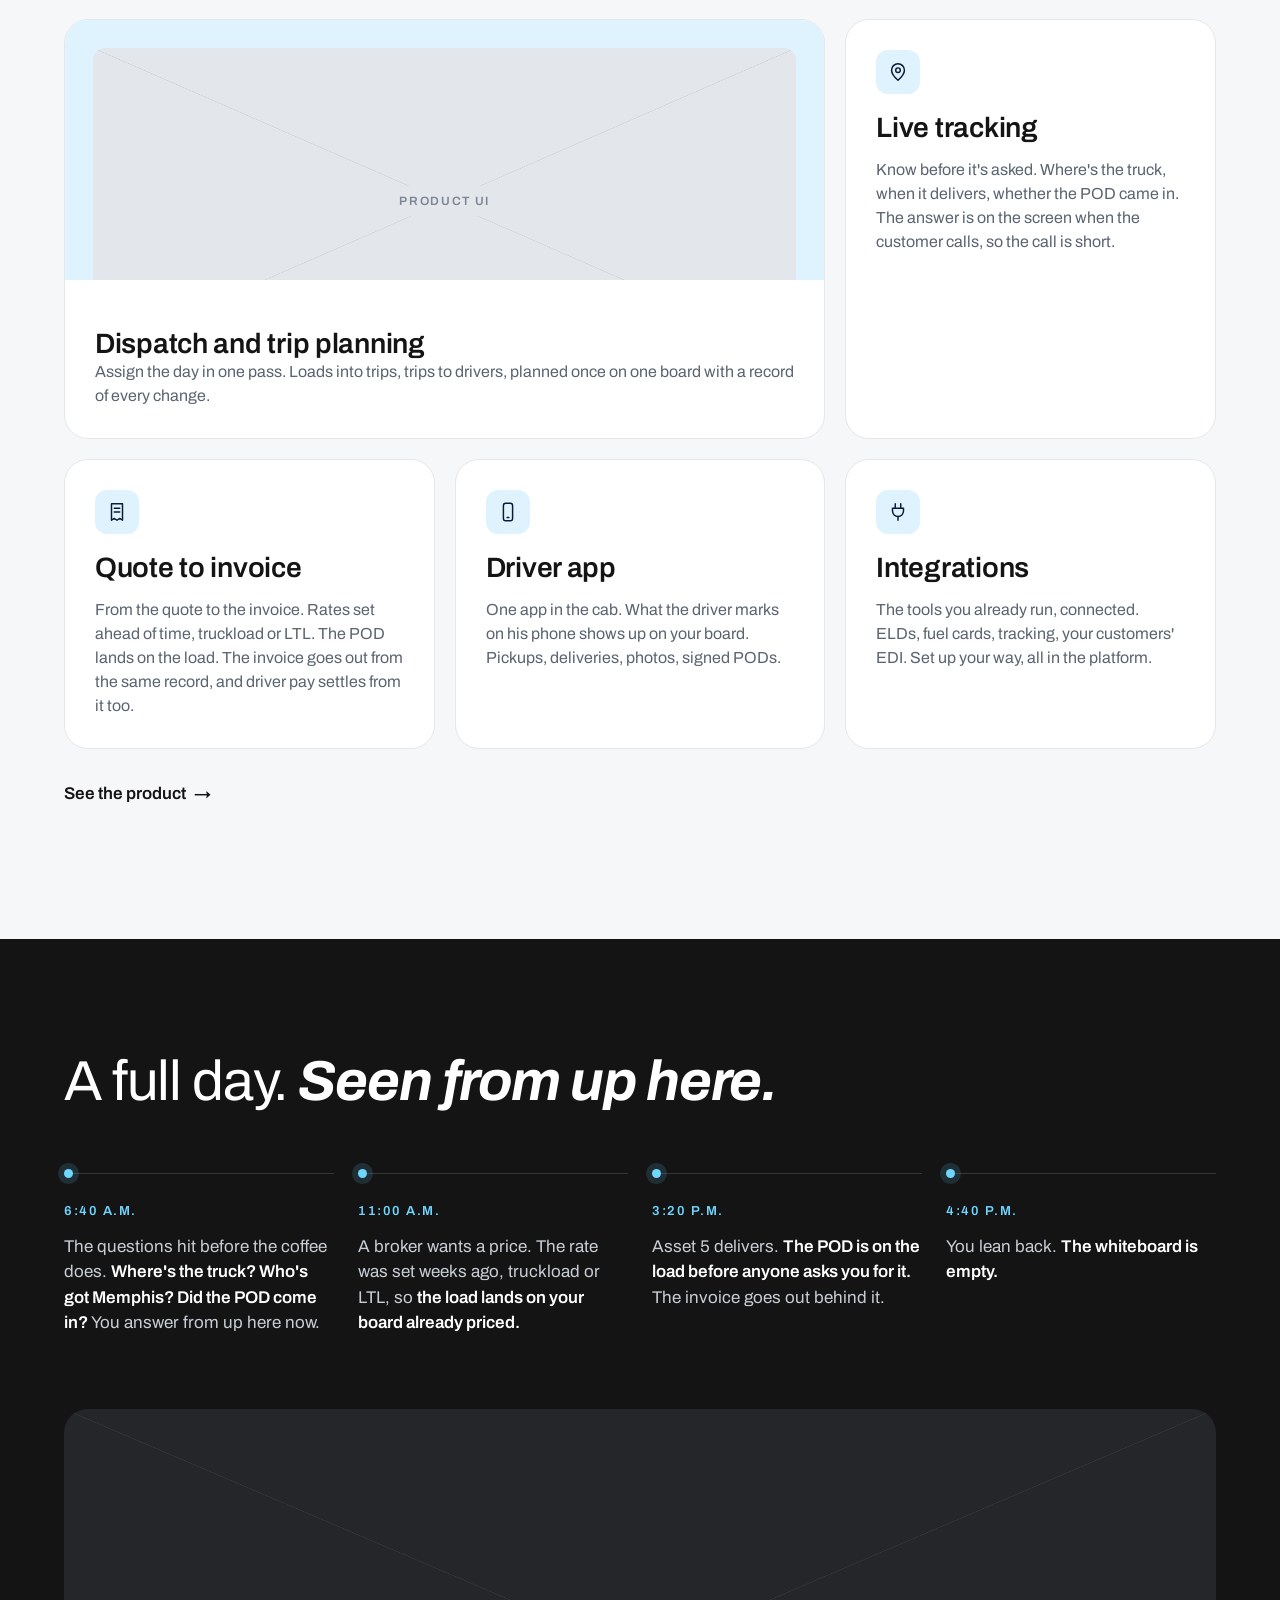
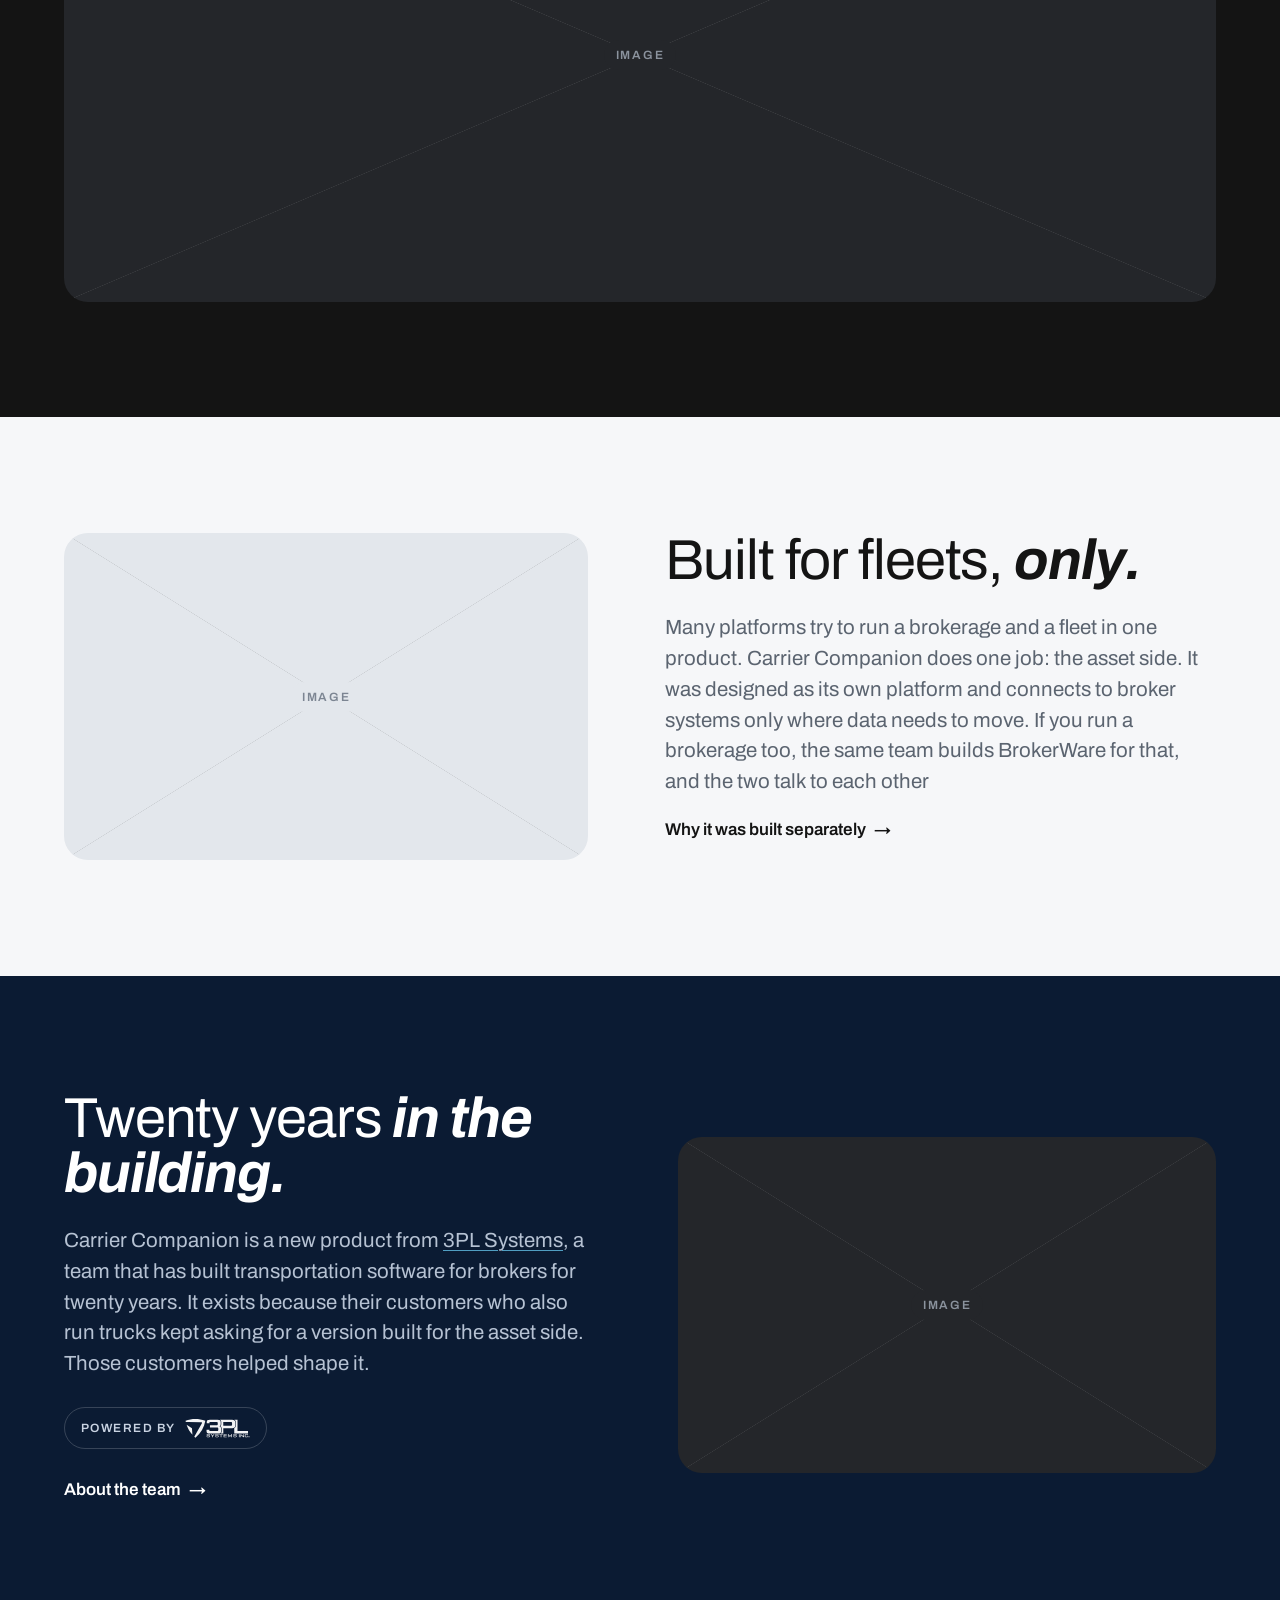
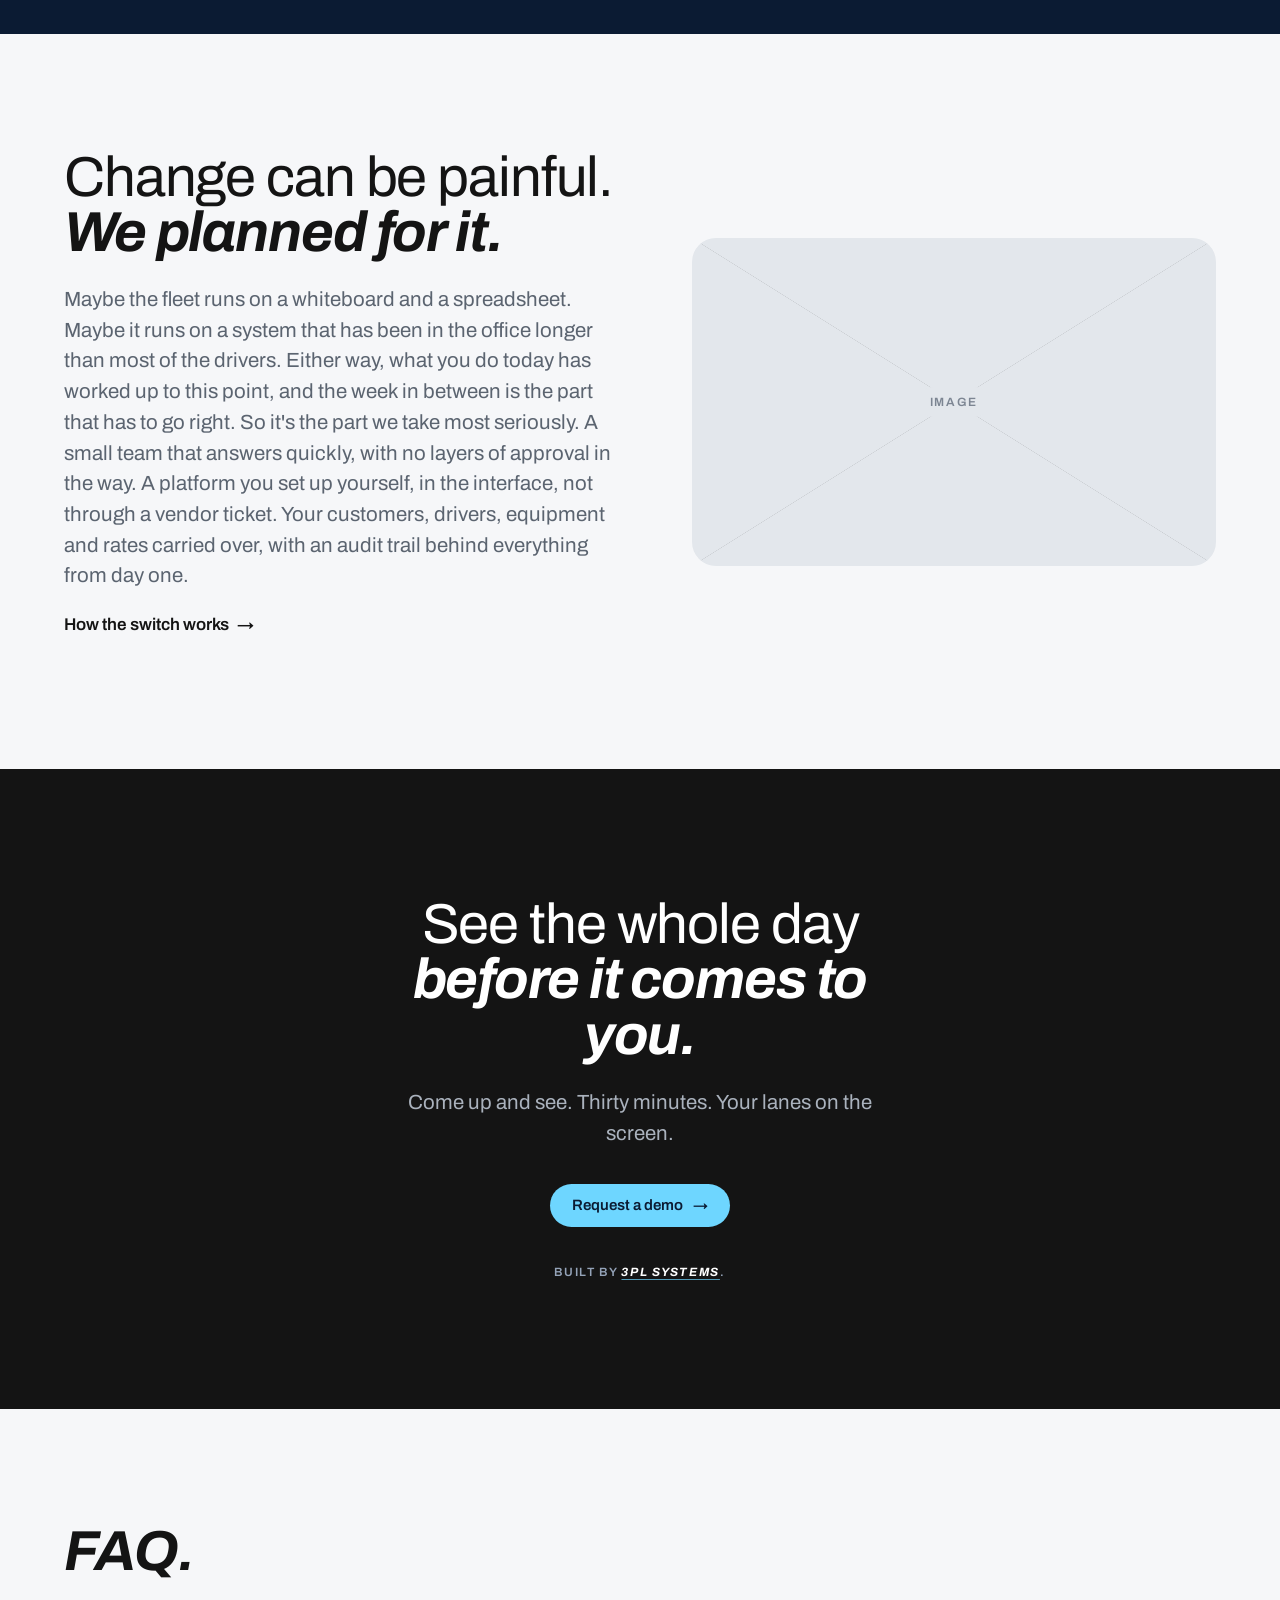
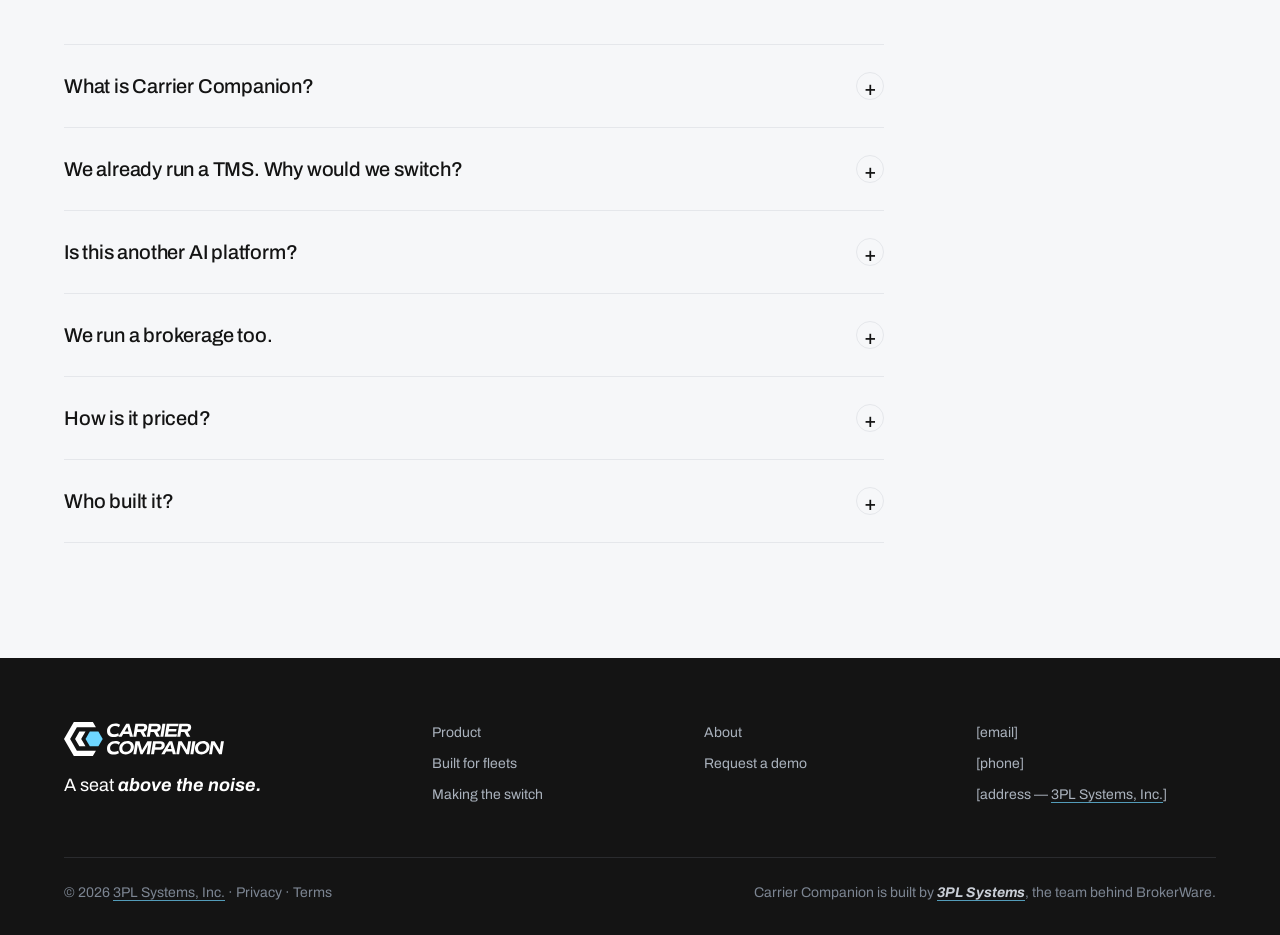
==== commit d39301d7: "Update copy from Website Copy doc; swap imagery for basic placeholders - New copy on every page: rew" ====
--- a/index.html
+++ b/index.html
@@ -3,13 +3,13 @@
 <head>
 <meta charset="utf-8">
 <meta name="viewport" content="width=device-width,initial-scale=1">
-<title>Carrier Companion — A seat above the noise</title>
-<meta name="description" content="A transportation management system built for fleets. Every truck on one map. Every load on one board.">
+<title>Carrier Companion - A seat above the noise</title>
+<meta name="description" content="A transportation management system built for fleets. Every truck on one map, every load on one board, from the team behind BrokerWare.">
 <link rel="icon" href="assets/mark.svg" type="image/svg+xml">
 <link rel="preconnect" href="https://fonts.googleapis.com"><link rel="preconnect" href="https://fonts.gstatic.com" crossorigin>
 <link href="https://fonts.googleapis.com/css2?family=Archivo:ital,wght@0,400;0,500;0,600;0,700;1,600;1,700&display=swap" rel="stylesheet">
 <link rel="stylesheet" href="css/site.css">
-<meta property="og:title" content="Carrier Companion — A seat above the noise"><meta property="og:description" content="A transportation management system built for fleets. Every truck on one map. Every load on one board."><meta property="og:image" content="assets/img/hero-valley.jpg">
+<meta property="og:title" content="Carrier Companion - A seat above the noise"><meta property="og:description" content="A transportation management system built for fleets. Every truck on one map, every load on one board, from the team behind BrokerWare.">
 </head>
 <body>
 <header class="nav">
@@ -33,15 +33,15 @@
   <div class="container">
     <div class="hero-grid">
       <div>
-<h1>A seat <em>above the noise.</em></h1>
+        <h1>A seat <em>above the noise.</em></h1>
         <p class="lede">Every truck on one map. Every load on one board. Carrier Companion is the view from above the dispatch floor, where you can see the whole day before it comes to you.</p>
         <div class="hero-actions">
           <a class="btn btn-primary" href="demo">Request a demo <span class="arrow">→</span></a>
         </div>
       </div>
       <div class="hero-stage" aria-hidden="true">
-        <div class="bg"><img src="assets/img/yard-aerial.jpg" alt=""></div>
-        <div class="glass g1 float" style="height:300px"><img src="assets/ui/active-assets.png" alt="" style="width:100%"></div>
+        <div class="bg"><div class="ph" style="aspect-ratio:auto;width:100%;height:100%"><span>Image</span></div></div>
+        <div class="glass g1 float" style="height:300px"><div class="ph" style="aspect-ratio:auto;width:100%;height:100%;border-radius:0"><span>Product UI</span></div></div>
         <div class="glass card g2 float d2"><div class="k">Asset 5 · Trip 4417</div><div class="v">Delivered · 2:14 PM</div><div class="ok">POD received</div><div class="s">Invoice sent from the same record.</div></div>
         <div class="glass card g3 float d3"><div class="k">Asset 3 · Evanston, WY</div><div class="v">Idle 12 min</div><div class="warn">Long idle time</div><div class="s">Dispatcher notified.</div></div>
       </div>
@@ -52,28 +52,27 @@
 <section class="section">
   <div class="container split reveal">
     <div>
-<h2>The whiteboard goes back to <em>being a whiteboard.</em></h2>
-      <p class="lede" style="margin-top:24px">Most fleets run on a whiteboard, a handful of spreadsheets, a shared calendar or whatever the ops manager keeps in their head. It works, as long as the one person who knows it all is at their desk.</p>
-      <p class="lede">Carrier Companion puts the map, the board, the loads and trips, the drivers and equipment, the customers, documents, rates and invoices all in one place.</p>
+      <h2>The whiteboard goes back to <em>being a whiteboard.</em></h2>
+      <p class="lede" style="margin-top:24px">Most fleets run on a whiteboard, a handful of spreadsheets, a shared calendar and whatever the ops manager keeps in their head. Some run all of that on top of a system that was supposed to replace it. It works, as long as the one person who knows it all is at their desk. Carrier Companion puts the map, the board, the loads and trips, the drivers and equipment, the customers, documents, rates and invoices in one place.</p>
       <p class="lede" style="color:var(--ink);font-weight:500">Fewer tabs. Fewer spreadsheets. Fewer things only one person knows.</p>
     </div>
-    <div class="media wide"><img src="assets/img/mw-panes.jpg" alt="Ten scattered panes above one calm glass pane"></div>
+    <div class="media"><div class="ph" style="aspect-ratio:16/10"><span>Image</span></div></div>
   </div>
 </section>
 
 <section class="section" style="padding-top:0">
   <div class="container">
     <div class="section-head reveal">
-<h2>Nothing <em>out of view.</em></h2>
+      <h2>Nothing <em>out of view.</em></h2>
       <p class="lede">One platform for the people who run the fleet.</p>
     </div>
     <div class="cards reveal">
       <article class="card visual span-2">
-        <div class="shot"><img src="assets/ui/ui-dashboard-light.png" alt="Carrier Companion dashboard with live assets on a map"></div>
+        <div class="shot"><div class="ph" style="aspect-ratio:16/7;border-radius:12px 12px 0 0"><span>Product UI</span></div></div>
         <div class="body"><h3>Dispatch and trip planning</h3><p>Assign the day in one pass. Loads into trips, trips to drivers, planned once on one board with a record of every change.</p></div>
       </article>
       <article class="card"><div class="icon"><svg viewBox="0 0 24 24" fill="none" stroke="currentColor" stroke-width="1.6" stroke-linecap="round" stroke-linejoin="round"><path d="M12 21s7-6.2 7-11a7 7 0 1 0-14 0c0 4.8 7 11 7 11z"/><circle cx="12" cy="10" r="2.5"/></svg></div><h3>Live tracking</h3><p>Know before it's asked. Where's the truck, when it delivers, whether the POD came in. The answer is on the screen when the customer calls, so the call is short.</p></article>
-      <article class="card"><div class="icon"><svg viewBox="0 0 24 24" fill="none" stroke="currentColor" stroke-width="1.6" stroke-linecap="round" stroke-linejoin="round"><path d="M6 3h12v18l-3-2-3 2-3-2-3 2z"/><path d="M9 8h6M9 12h6"/></svg></div><h3>Quote to invoice</h3><p>From the quote to the invoice. Rates set once, truckload and LTL. The POD lands on the load. The invoice goes out from the same record, and driver pay settles from it too.</p></article>
+      <article class="card"><div class="icon"><svg viewBox="0 0 24 24" fill="none" stroke="currentColor" stroke-width="1.6" stroke-linecap="round" stroke-linejoin="round"><path d="M6 3h12v18l-3-2-3 2-3-2-3 2z"/><path d="M9 8h6M9 12h6"/></svg></div><h3>Quote to invoice</h3><p>From the quote to the invoice. Rates set ahead of time, truckload or LTL. The POD lands on the load. The invoice goes out from the same record, and driver pay settles from it too.</p></article>
       <article class="card"><div class="icon"><svg viewBox="0 0 24 24" fill="none" stroke="currentColor" stroke-width="1.6" stroke-linecap="round" stroke-linejoin="round"><rect x="7" y="2.5" width="10" height="19" rx="2.5"/><path d="M11 18h2"/></svg></div><h3>Driver app</h3><p>One app in the cab. What the driver marks on his phone shows up on your board. Pickups, deliveries, photos, signed PODs.</p></article>
       <article class="card"><div class="icon"><svg viewBox="0 0 24 24" fill="none" stroke="currentColor" stroke-width="1.6" stroke-linecap="round" stroke-linejoin="round"><path d="M9 3v5M15 3v5M6 8h12v3a6 6 0 0 1-12 0z"/><path d="M12 17v4"/></svg></div><h3>Integrations</h3><p>The tools you already run, connected. ELDs, fuel cards, tracking, your customers' EDI. Set up your way, all in the platform.</p></article>
     </div>
@@ -84,49 +83,49 @@
 <section class="section dark">
   <div class="container">
     <div class="section-head reveal">
-<h2>A full day. <em>Seen from up here.</em></h2>
+      <h2>A full day. <em>Seen from up here.</em></h2>
     </div>
     <div class="timeline reveal">
-      <div class="tick"><div class="t">6:40 A.M.</div><p>The questions hit before the coffee does. <b>Where's the truck? Who's got Memphis? Did the POD come in?</b> You answer from up here now.</p></div>
-      <div class="tick"><div class="t">11:00 A.M.</div><p>A broker wants a price. You set the rate once, truckload or LTL, and <b>the load lands on your board already priced.</b></p></div>
-      <div class="tick"><div class="t">3:20 P.M.</div><p>Asset 5 delivers. <b>The POD is on the load before anyone asks you for it.</b> The invoice goes out behind it.</p></div>
-      <div class="tick"><div class="t">4:40 P.M.</div><p>You lean back. <b>The whiteboard is empty.</b></p></div>
+      <div class="tick"><div class="t">6:40 a.m.</div><p>The questions hit before the coffee does. <b>Where's the truck? Who's got Memphis? Did the POD come in?</b> You answer from up here now.</p></div>
+      <div class="tick"><div class="t">11:00 a.m.</div><p>A broker wants a price. The rate was set weeks ago, truckload or LTL, so <b>the load lands on your board already priced.</b></p></div>
+      <div class="tick"><div class="t">3:20 p.m.</div><p>Asset 5 delivers. <b>The POD is on the load before anyone asks you for it.</b> The invoice goes out behind it.</p></div>
+      <div class="tick"><div class="t">4:40 p.m.</div><p>You lean back. <b>The whiteboard is empty.</b></p></div>
     </div>
-    <div class="media wide reveal" style="margin-top:56px"><img src="assets/img/exhale.jpg" alt="A dispatcher leaning back at the end of the day, the whiteboard behind her empty"></div>
+    <div class="media reveal" style="margin-top:56px"><div class="ph ph-dark" style="aspect-ratio:21/9"><span>Image</span></div></div>
   </div>
 </section>
 
 <section class="section">
   <div class="container split reverse reveal">
     <div>
-<h2>Built for fleets. Not a trucking tab on <em>a broker's system.</em></h2>
-      <p class="lede" style="margin-top:24px">Most asset TMSs are a brokerage system with trucking stapled on. Carrier Companion was designed as its own platform, for the asset side, and syncs with broker systems only where data needs to move. If you run a brokerage and a fleet, each division gets the tool that was made for it.</p>
+      <h2>Built for fleets, <em>only.</em></h2>
+      <p class="lede" style="margin-top:24px">Many platforms try to run a brokerage and a fleet in one product. Carrier Companion does one job: the asset side. It was designed as its own platform and connects to broker systems only where data needs to move. If you run a brokerage too, the same team builds BrokerWare for that, and the two talk to each other</p>
       <p><a class="link" href="built-for-fleets">Why it was built separately <span class="arrow">→</span></a></p>
     </div>
-    <div class="media wide"><img src="assets/img/mw-row.jpg" alt="A row of white trucks with one navy truck, its glass trailer showing the cargo inside"></div>
+    <div class="media"><div class="ph" style="aspect-ratio:16/10"><span>Image</span></div></div>
   </div>
 </section>
 
 <section class="section navy">
   <div class="container lineage reveal">
     <div>
-<h2>Twenty years <em>in the building.</em></h2>
-      <p class="lede" style="margin-top:24px">Carrier Companion is a new product from the team at <a class="ext" href="https://3plsystems.com/" rel="noopener">3PL Systems</a> who have built transportation software for twenty years. It exists because <a class="ext" href="https://3plsystems.com/" rel="noopener">3PL Systems</a> customers who also run trucks kept asking for a version built for the asset side. Those asset-based customers helped shape the platform.</p>
+      <h2>Twenty years <em>in the building.</em></h2>
+      <p class="lede" style="margin-top:24px">Carrier Companion is a new product from <a class="ext" href="https://3plsystems.com/" rel="noopener">3PL Systems</a>, a team that has built transportation software for brokers for twenty years. It exists because their customers who also run trucks kept asking for a version built for the asset side. Those customers helped shape it.</p>
       <p style="margin:28px 0 0"><span class="stamp">Powered by <a href="https://3plsystems.com/" rel="noopener" aria-label="3PL Systems"><img class="stamp-logo" src="assets/3pl-systems-white.svg" alt="3PL Systems"></a></span></p>
       <p style="margin-top:28px"><a class="link" href="about">About the team <span class="arrow">→</span></a></p>
     </div>
-    <div class="media wide"><img src="assets/img/handoff.jpg" alt="A dispatcher handing a phone up to a driver at the cab door"></div>
+    <div class="media"><div class="ph ph-dark" style="aspect-ratio:16/10"><span>Image</span></div></div>
   </div>
 </section>
 
 <section class="section">
   <div class="container split reveal">
     <div>
-<h2>Change can be painful. <em>We planned for it.</em></h2>
-      <p class="lede" style="margin-top:24px">The whiteboard works. The spreadsheets work. The week in between is the part that has to go right, so it's the part we take most seriously. A small team that answers quickly, with no layers of approval in the way. A platform you set up yourself, in the interface, not through a vendor ticket. An audit trail behind everything from day one.</p>
+      <h2>Change can be painful. <em>We planned for it.</em></h2>
+      <p class="lede" style="margin-top:24px">Maybe the fleet runs on a whiteboard and a spreadsheet. Maybe it runs on a system that has been in the office longer than most of the drivers. Either way, what you do today has worked up to this point, and the week in between is the part that has to go right. So it's the part we take most seriously. A small team that answers quickly, with no layers of approval in the way. A platform you set up yourself, in the interface, not through a vendor ticket. Your customers, drivers, equipment and rates carried over, with an audit trail behind everything from day one.</p>
       <p><a class="link" href="switch">How the switch works <span class="arrow">→</span></a></p>
     </div>
-    <div class="media wide"><img src="assets/img/truck-stop.jpg" alt="A blue tractor rolling between parked rigs at a truck stop in morning haze"></div>
+    <div class="media"><div class="ph" style="aspect-ratio:16/10"><span>Image</span></div></div>
   </div>
 </section>
 
@@ -135,20 +134,22 @@
     <h2>See the whole day <em>before it comes to you.</em></h2>
     <p class="lede">Come up and see. Thirty minutes. Your lanes on the screen.</p>
     <a class="btn btn-sky" href="demo">Request a demo <span class="arrow">→</span></a>
-    <div class="hallmark">Powered by <b><a class="ext" href="https://3plsystems.com/" rel="noopener">3PL Systems</a></b>.</div>
+    <div class="hallmark">Built by <b><a class="ext" href="https://3plsystems.com/" rel="noopener">3PL Systems</a></b>.</div>
   </div>
 </section>
 
 <section class="section">
   <div class="container">
     <div class="section-head reveal">
-<h2><em>FAQ.</em></h2>
+      <h2><em>FAQ.</em></h2>
     </div>
     <div class="faq reveal">
-      <details><summary>We already have an ELD. <span class="plus">+</span></summary><div class="a">Keep it. Connect it from inside the platform.</div></details>
-      <details><summary>Our customers send EDI. <span class="plus">+</span></summary><div class="a">Set it up yourself, in the interface. 204s in, 214s out.</div></details>
-      <details><summary>We run a brokerage too. <span class="plus">+</span></summary><div class="a">Each division on its own tool. The brokerage on BrokerWare, the fleet on Carrier Companion, connected where the data has to move.</div></details>
+      <details><summary>What is Carrier Companion? <span class="plus">+</span></summary><div class="a">A transportation management system for asset-based fleets, five trucks and up. It's built for the office side: dispatch, office managers, coordinators, planners. The map, the board, the loads and trips, drivers and equipment, customers, documents, rates and invoices, in one place.</div></details>
+      <details><summary>We already run a TMS. Why would we switch? <span class="plus">+</span></summary><div class="a">Most fleets that talk to us do. The question is what the office does around it: the spreadsheets, the whiteboard, the report only one person can pull. If that list is long, that's the conversation worth having.</div></details>
       <details><summary>Is this another AI platform? <span class="plus">+</span></summary><div class="a">No. Where it helps, the platform is automated: matching available trucks to unassigned loads and pricing the match from your own rates.</div></details>
+      <details><summary>We run a brokerage too. <span class="plus">+</span></summary><div class="a">Each division on its own tool. The brokerage on BrokerWare, the fleet on Carrier Companion, connected where the data has to move. Same team builds both.</div></details>
+      <details><summary>How is it priced? <span class="plus">+</span></summary><div class="a">By the trip, not by the seat. Add people to the office without adding to the bill. We'll walk through the numbers on the first call.</div></details>
+      <details><summary>Who built it? <span class="plus">+</span></summary><div class="a"><a class="ext" href="https://3plsystems.com/" rel="noopener">3PL Systems</a>, a team that has built transportation software for brokers for twenty years. Their customers who also run trucks asked for a version built for the asset side, and helped shape it.</div></details>
     </div>
   </div>
 </section>
--- a/css/site.css
+++ b/css/site.css
@@ -155,7 +155,7 @@
 @media (max-width:560px){.timeline{grid-template-columns:1fr}}
 .tick{position:relative;padding-top:28px;border-top:1px solid rgba(255,255,255,.14)}
 .tick::before{content:"";position:absolute;top:-5px;left:0;width:9px;height:9px;border-radius:50%;background:var(--sky);box-shadow:0 0 0 6px rgba(110,214,255,.14)}
-.tick .t{font-family:var(--font);font-variant-numeric:tabular-nums;font-size:13px;font-weight:600;letter-spacing:.12em;color:var(--sky);margin-bottom:12px}
+.tick .t{text-transform:uppercase;font-family:var(--font);font-variant-numeric:tabular-nums;font-size:13px;font-weight:600;letter-spacing:.12em;color:var(--sky);margin-bottom:12px}
 .tick p{font-size:17px;line-height:1.5;color:#c9ced6}
 .tick p b{color:var(--white);font-weight:600}
 
@@ -252,7 +252,30 @@
 .team{display:grid;grid-template-columns:repeat(4,1fr);gap:20px}
 @media (max-width:900px){.team{grid-template-columns:1fr 1fr}}
 .person{background:var(--white);border:1px solid var(--line);border-radius:var(--radius-lg);overflow:hidden}
-.person .ph{aspect-ratio:1/1;background:linear-gradient(160deg,#e9eef5,#f6f7f9)}
+.person .ph-box{aspect-ratio:1/1;background:#e9ecf1}
 .person .b{padding:18px 20px}
 .person .b b{display:block;color:var(--ink);font-weight:600}
 .person .b span{font-size:14px;color:var(--mute)}
+
+/* Placeholders (pre-launch: no final imagery yet) */
+.ph{position:relative;width:100%;border-radius:var(--radius-lg);background:#e3e7ec;overflow:hidden;display:grid;place-items:center}
+.ph::before,.ph::after{content:"";position:absolute;inset:0;background:linear-gradient(to top right,transparent calc(50% - .5px),rgba(20,20,20,.12) 50%,transparent calc(50% + .5px))}
+.ph::after{background:linear-gradient(to top left,transparent calc(50% - .5px),rgba(20,20,20,.12) 50%,transparent calc(50% + .5px))}
+.ph span{position:relative;z-index:1;font-size:12px;font-weight:600;letter-spacing:.14em;text-transform:uppercase;color:#7c8592;background:#e3e7ec;padding:6px 12px;border-radius:999px}
+.ph-dark{background:#24262a}
+.ph-dark::before{background:linear-gradient(to top right,transparent calc(50% - .5px),rgba(255,255,255,.1) 50%,transparent calc(50% + .5px))}
+.ph-dark::after{background:linear-gradient(to top left,transparent calc(50% - .5px),rgba(255,255,255,.1) 50%,transparent calc(50% + .5px))}
+.ph-dark span{background:#24262a;color:#8b939e}
+.hero-stage .bg .ph{border-radius:0}
+.glass .ph{background:#eef1f4}.glass .ph span{background:#eef1f4}
+
+/* Linked cards and tags */
+a.card{color:inherit;text-decoration:none}
+a.num{text-decoration:none;transition:background .2s ease,box-shadow .2s ease}
+a.num:hover{background:var(--sky);box-shadow:inset 0 0 0 1px var(--sky)}
+
+/* Switch: two paths */
+.paths{display:grid;grid-template-columns:1fr 1fr;gap:clamp(24px,5vw,72px)}
+.paths .lede{max-width:none;margin:0}
+.paths b{color:var(--ink);font-weight:600}
+@media (max-width:800px){.paths{grid-template-columns:1fr}}
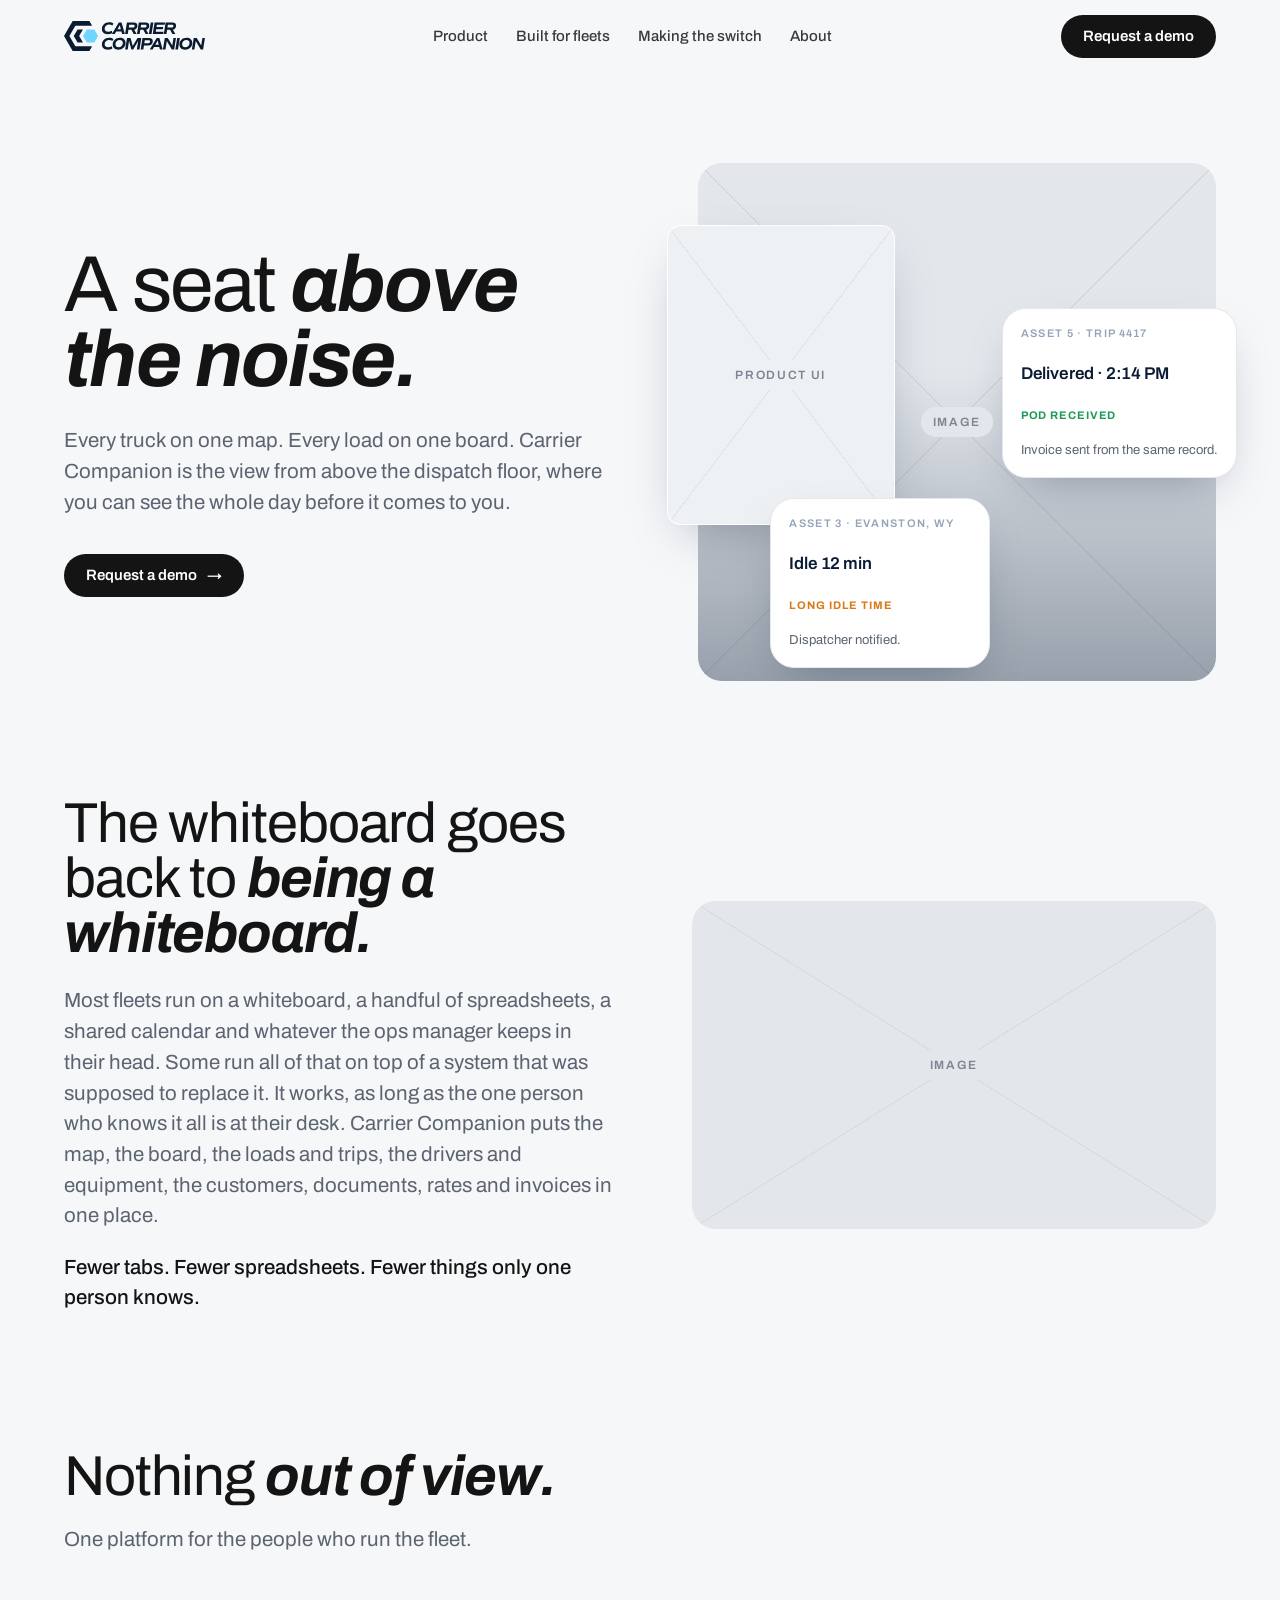
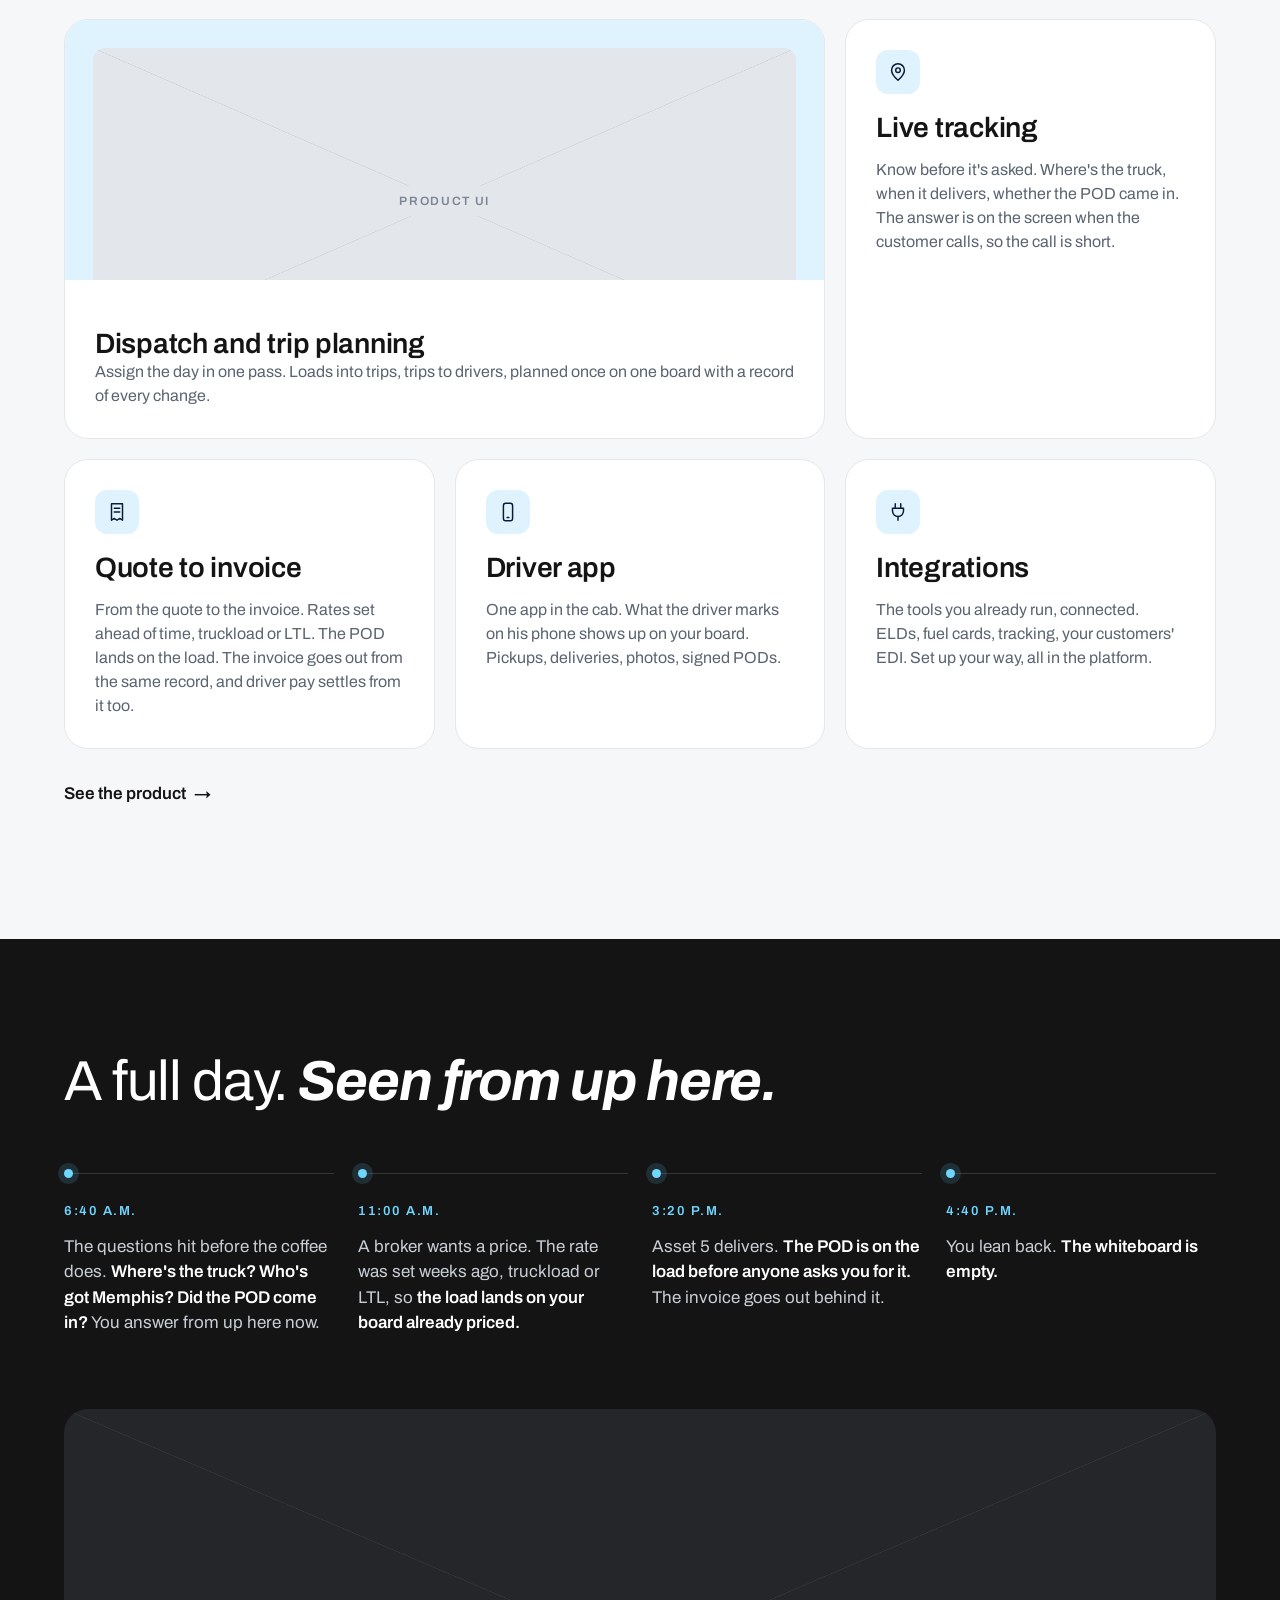
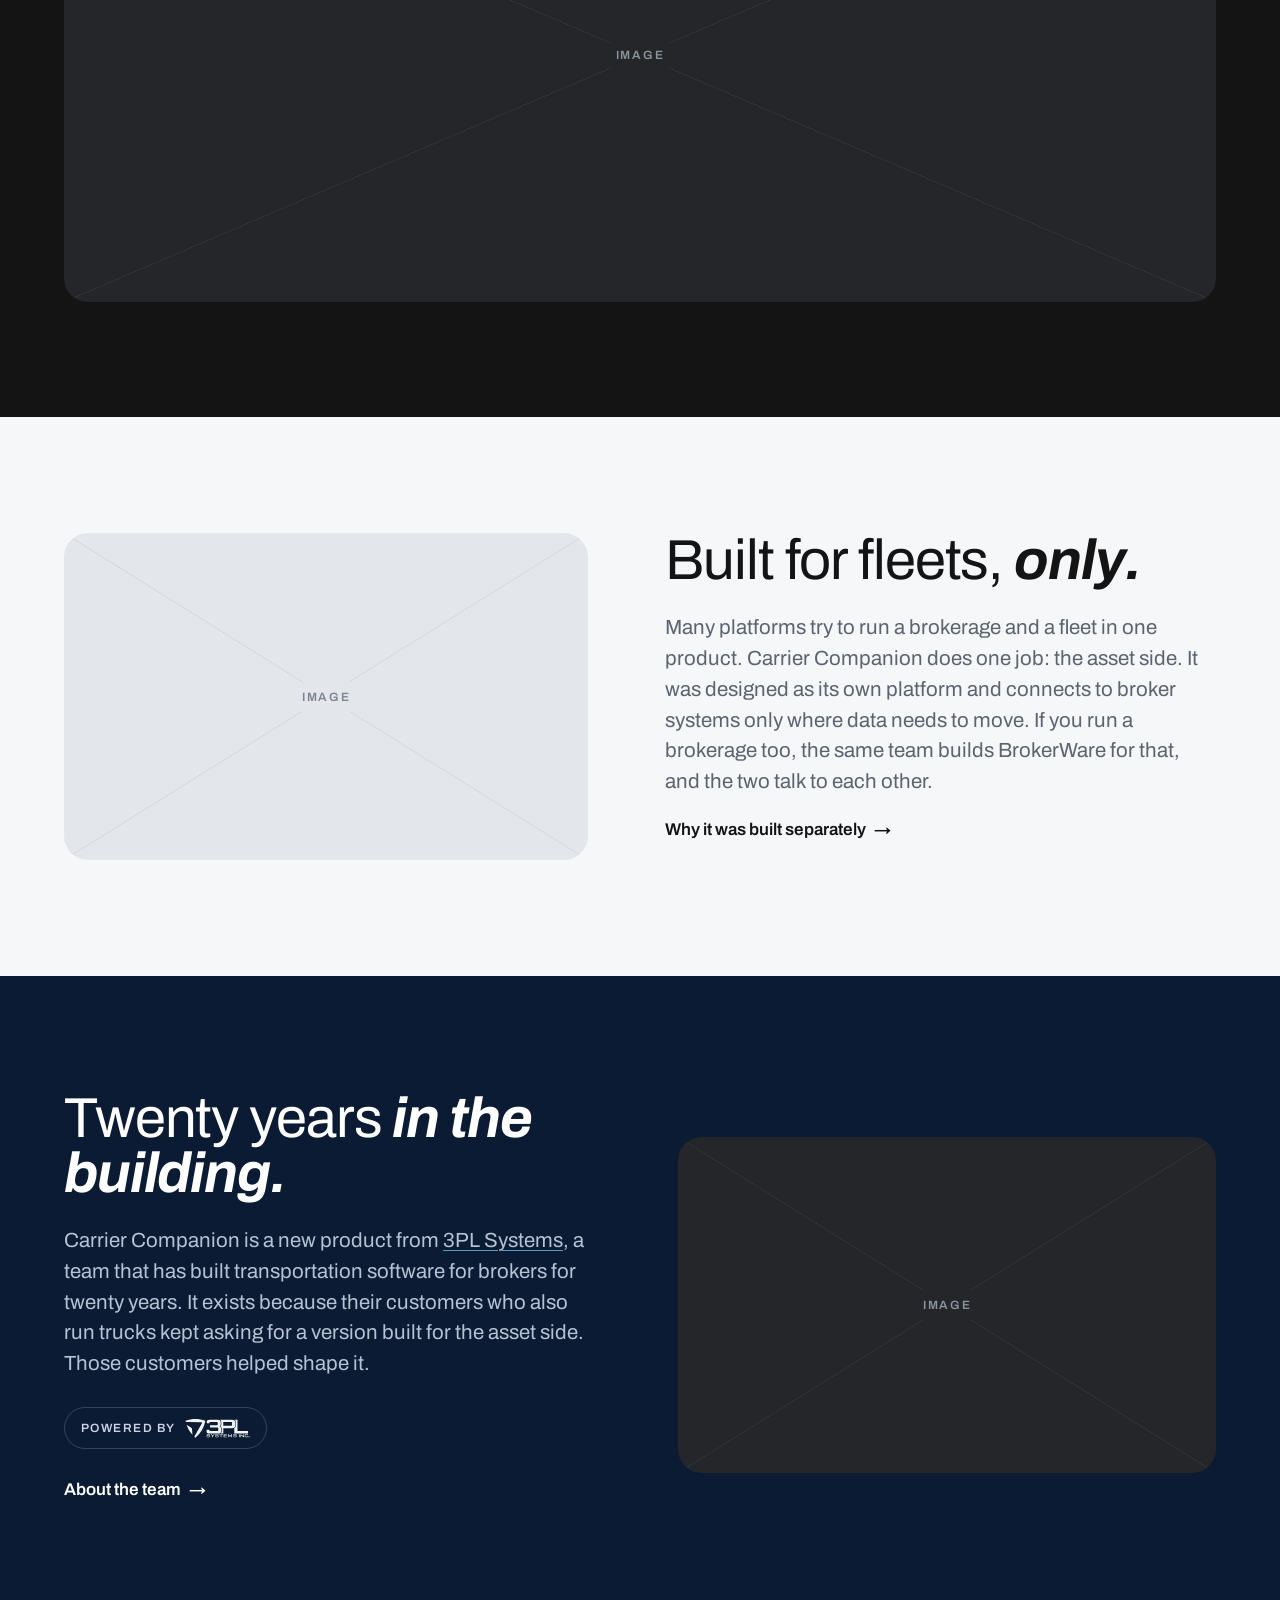
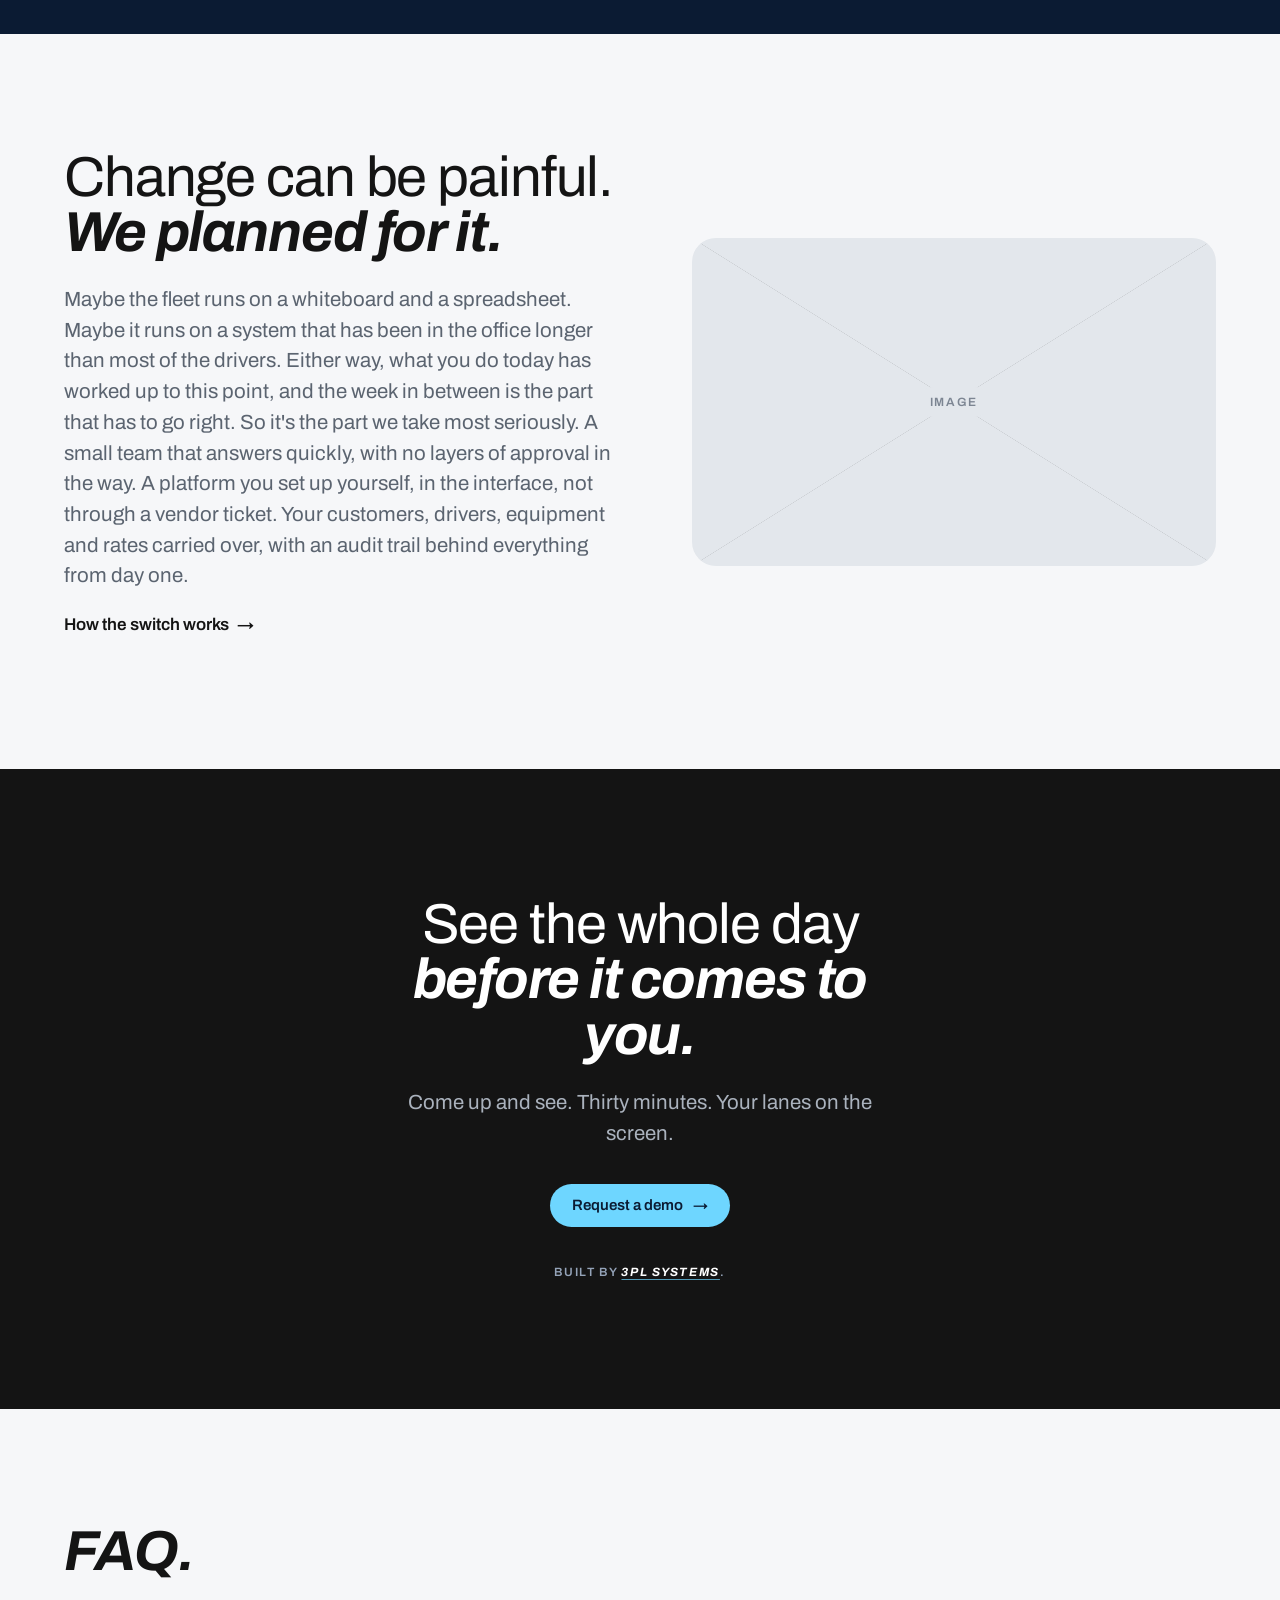
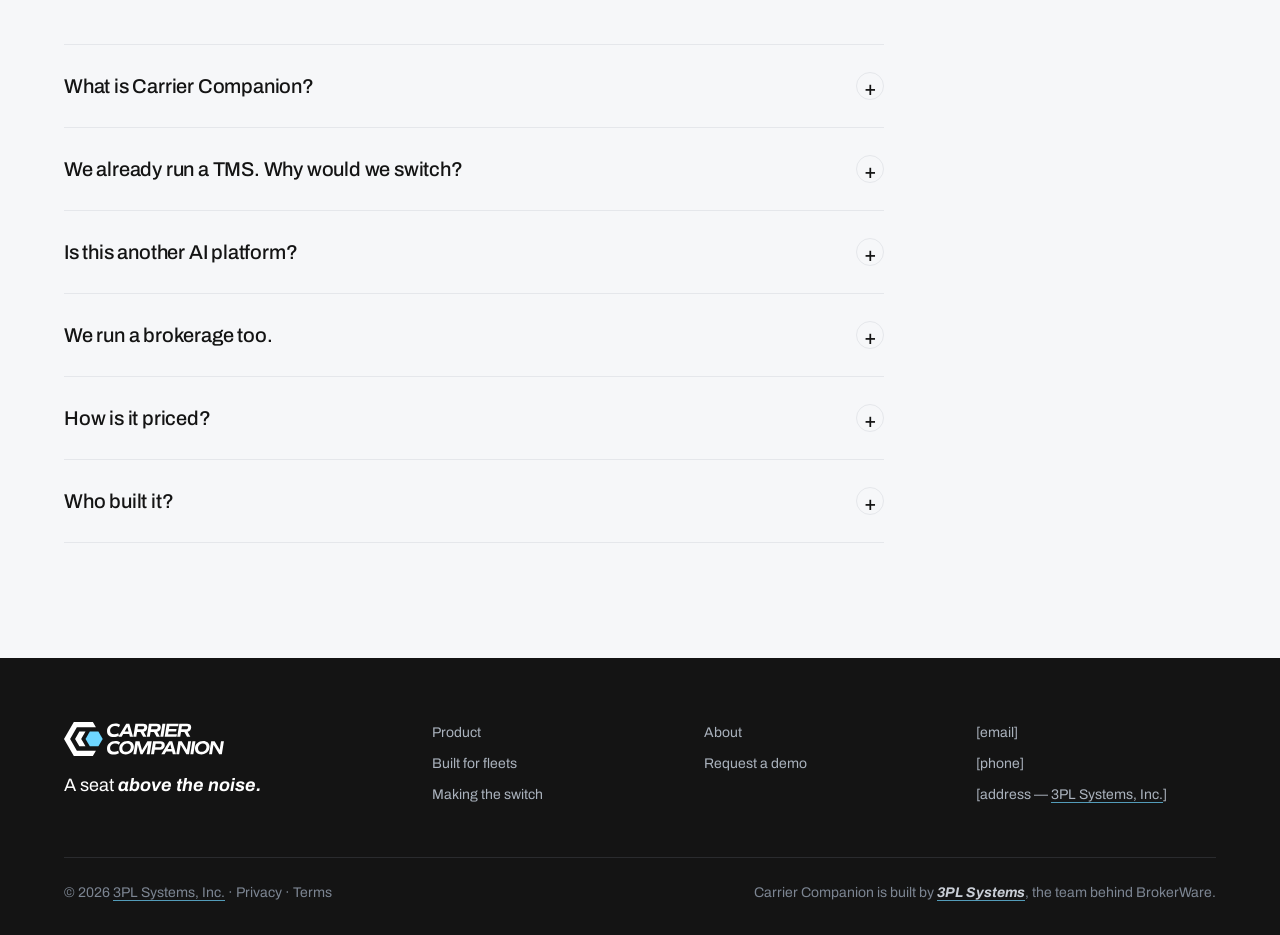
==== commit e706a588: "Add missing period to Built for fleets paragraph Co-Authored-By: Claude Opus 5.5 <noreply@anthropic." ====
--- a/index.html
+++ b/index.html
@@ -99,7 +99,7 @@
   <div class="container split reverse reveal">
     <div>
       <h2>Built for fleets, <em>only.</em></h2>
-      <p class="lede" style="margin-top:24px">Many platforms try to run a brokerage and a fleet in one product. Carrier Companion does one job: the asset side. It was designed as its own platform and connects to broker systems only where data needs to move. If you run a brokerage too, the same team builds BrokerWare for that, and the two talk to each other</p>
+      <p class="lede" style="margin-top:24px">Many platforms try to run a brokerage and a fleet in one product. Carrier Companion does one job: the asset side. It was designed as its own platform and connects to broker systems only where data needs to move. If you run a brokerage too, the same team builds BrokerWare for that, and the two talk to each other.</p>
       <p><a class="link" href="built-for-fleets">Why it was built separately <span class="arrow">→</span></a></p>
     </div>
     <div class="media"><div class="ph" style="aspect-ratio:16/10"><span>Image</span></div></div>
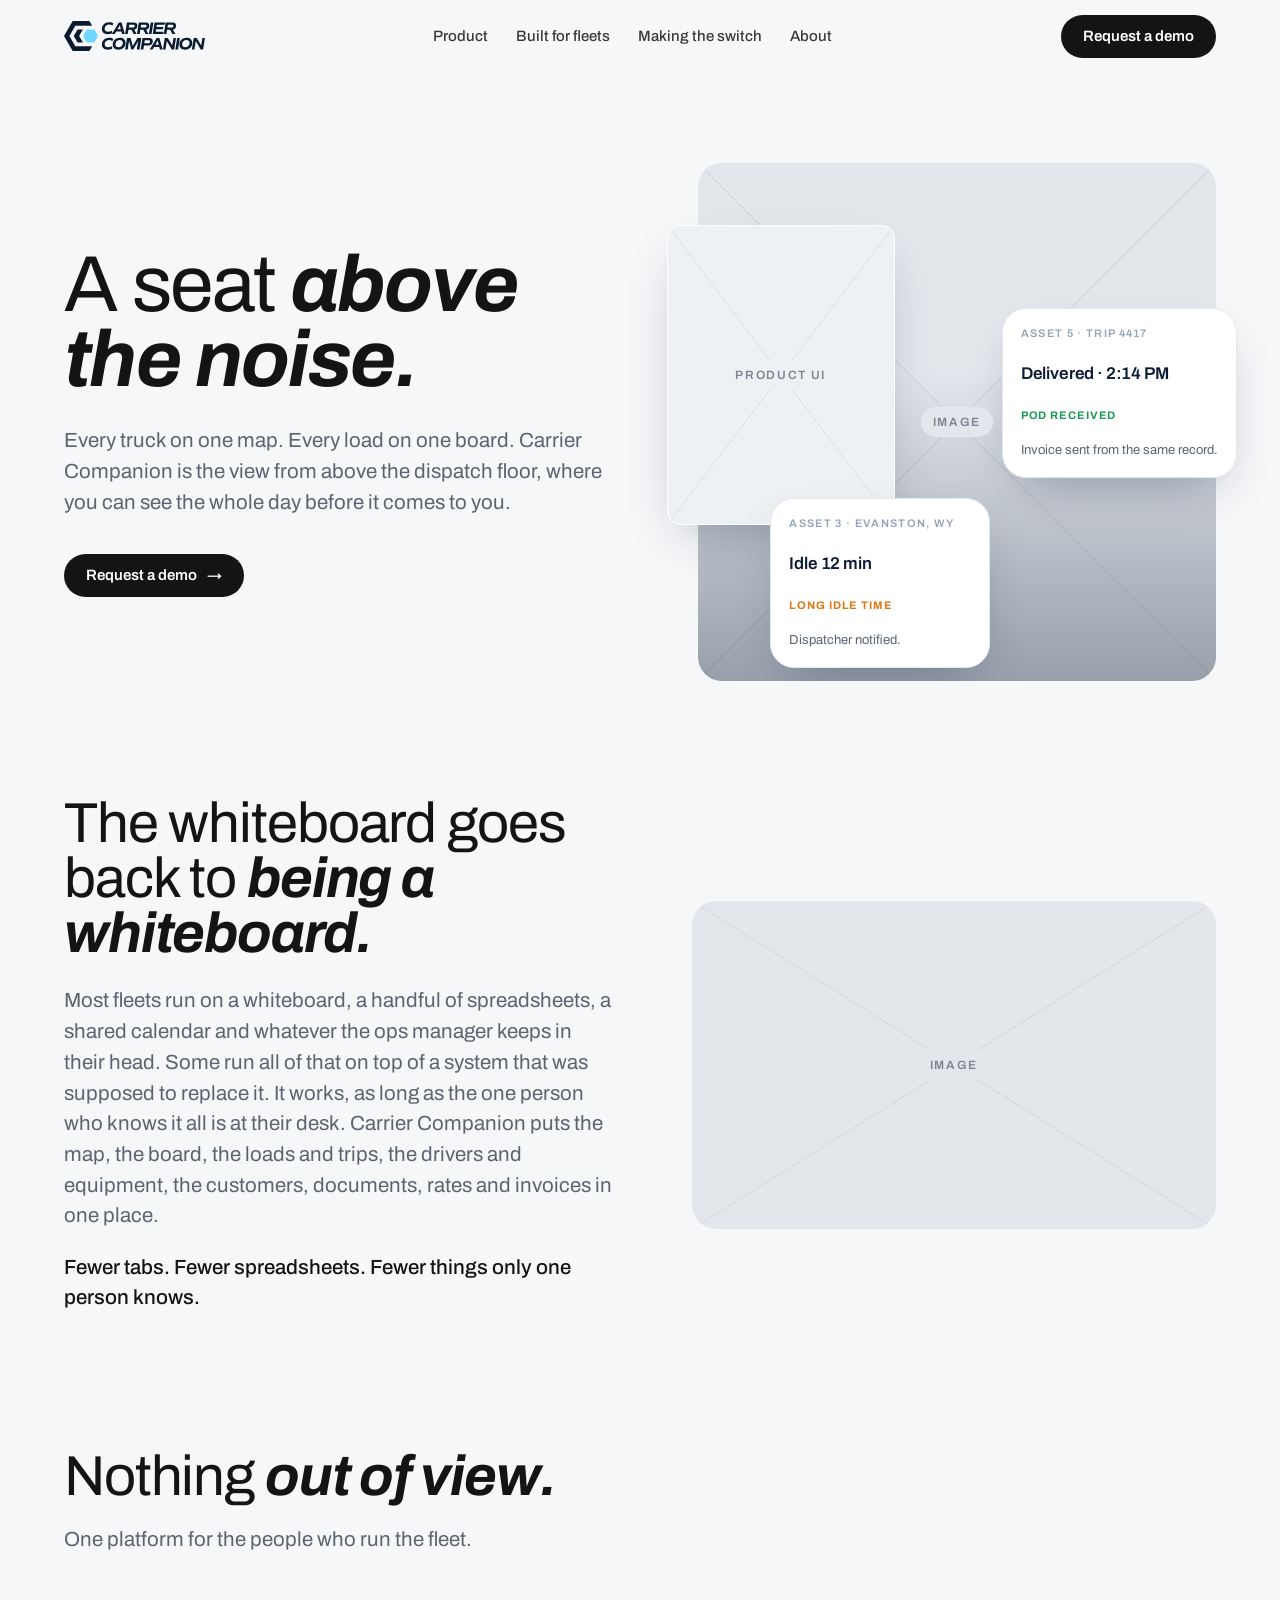
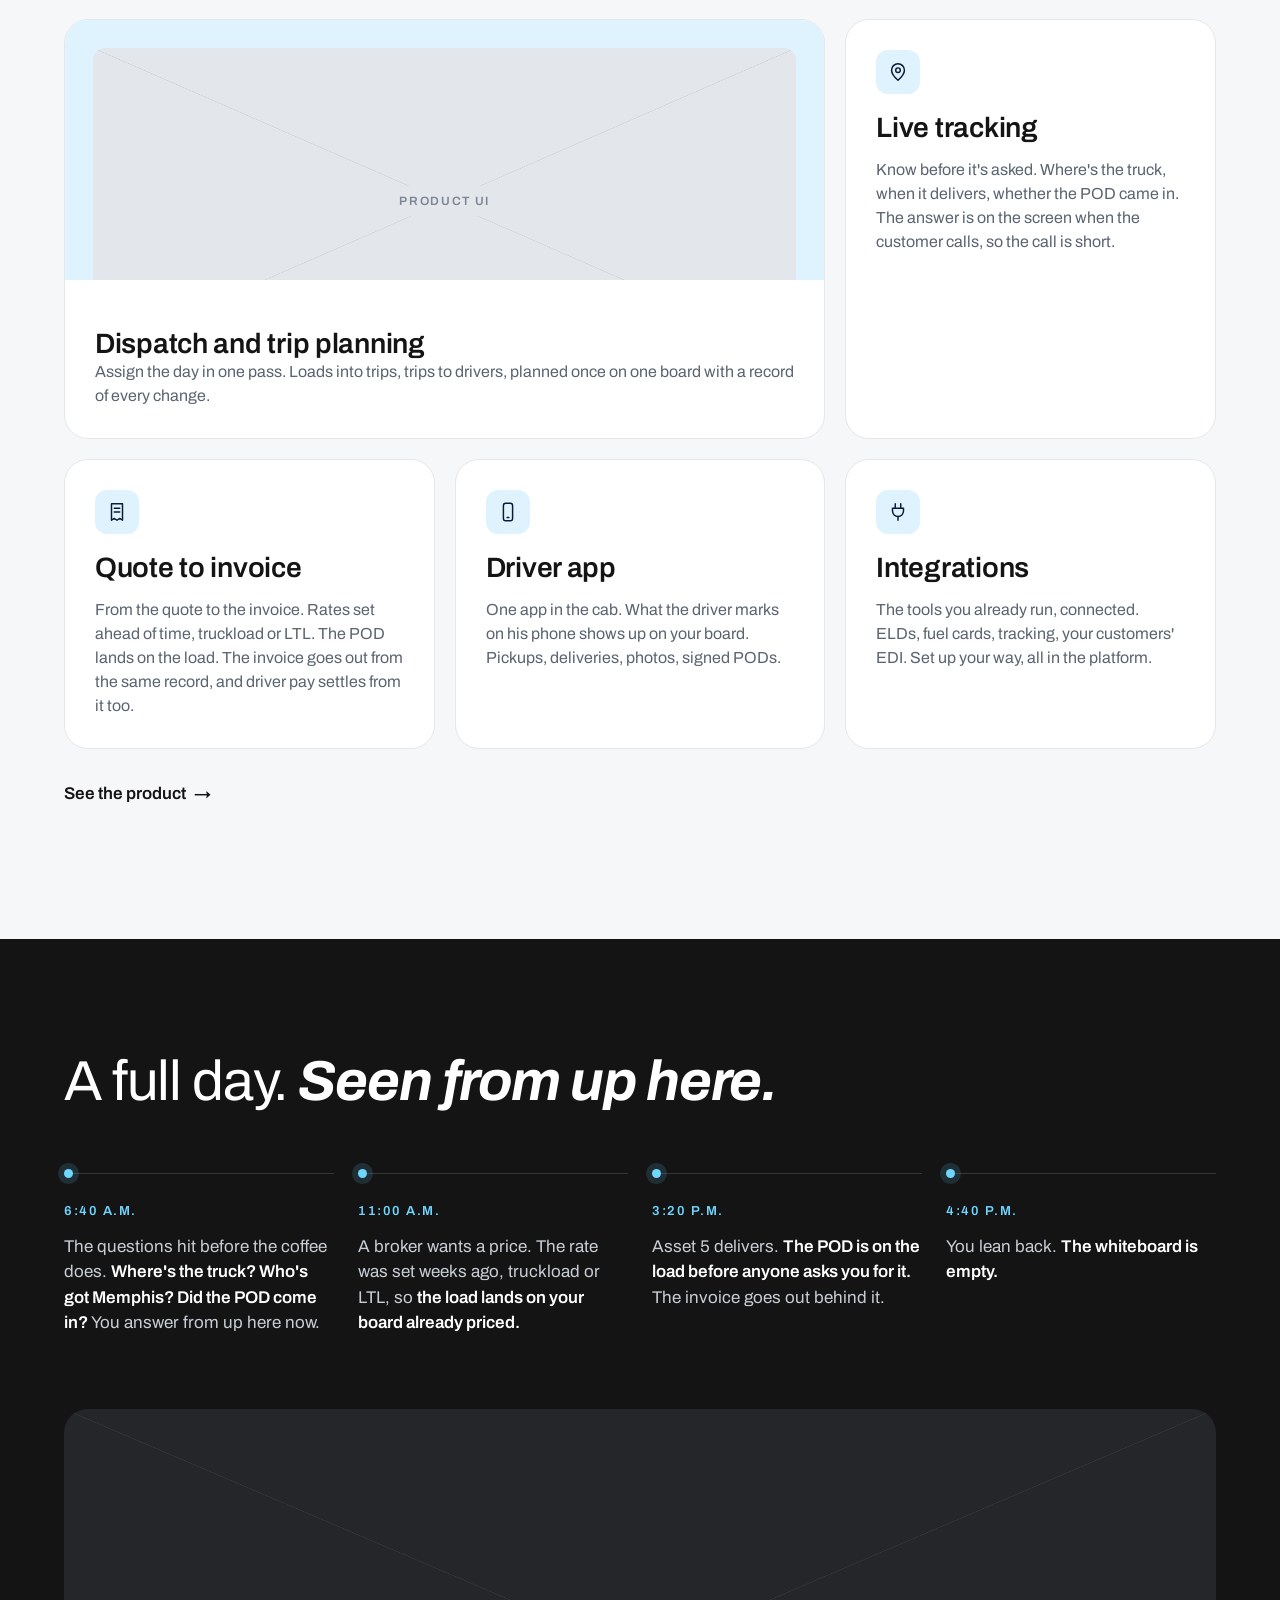
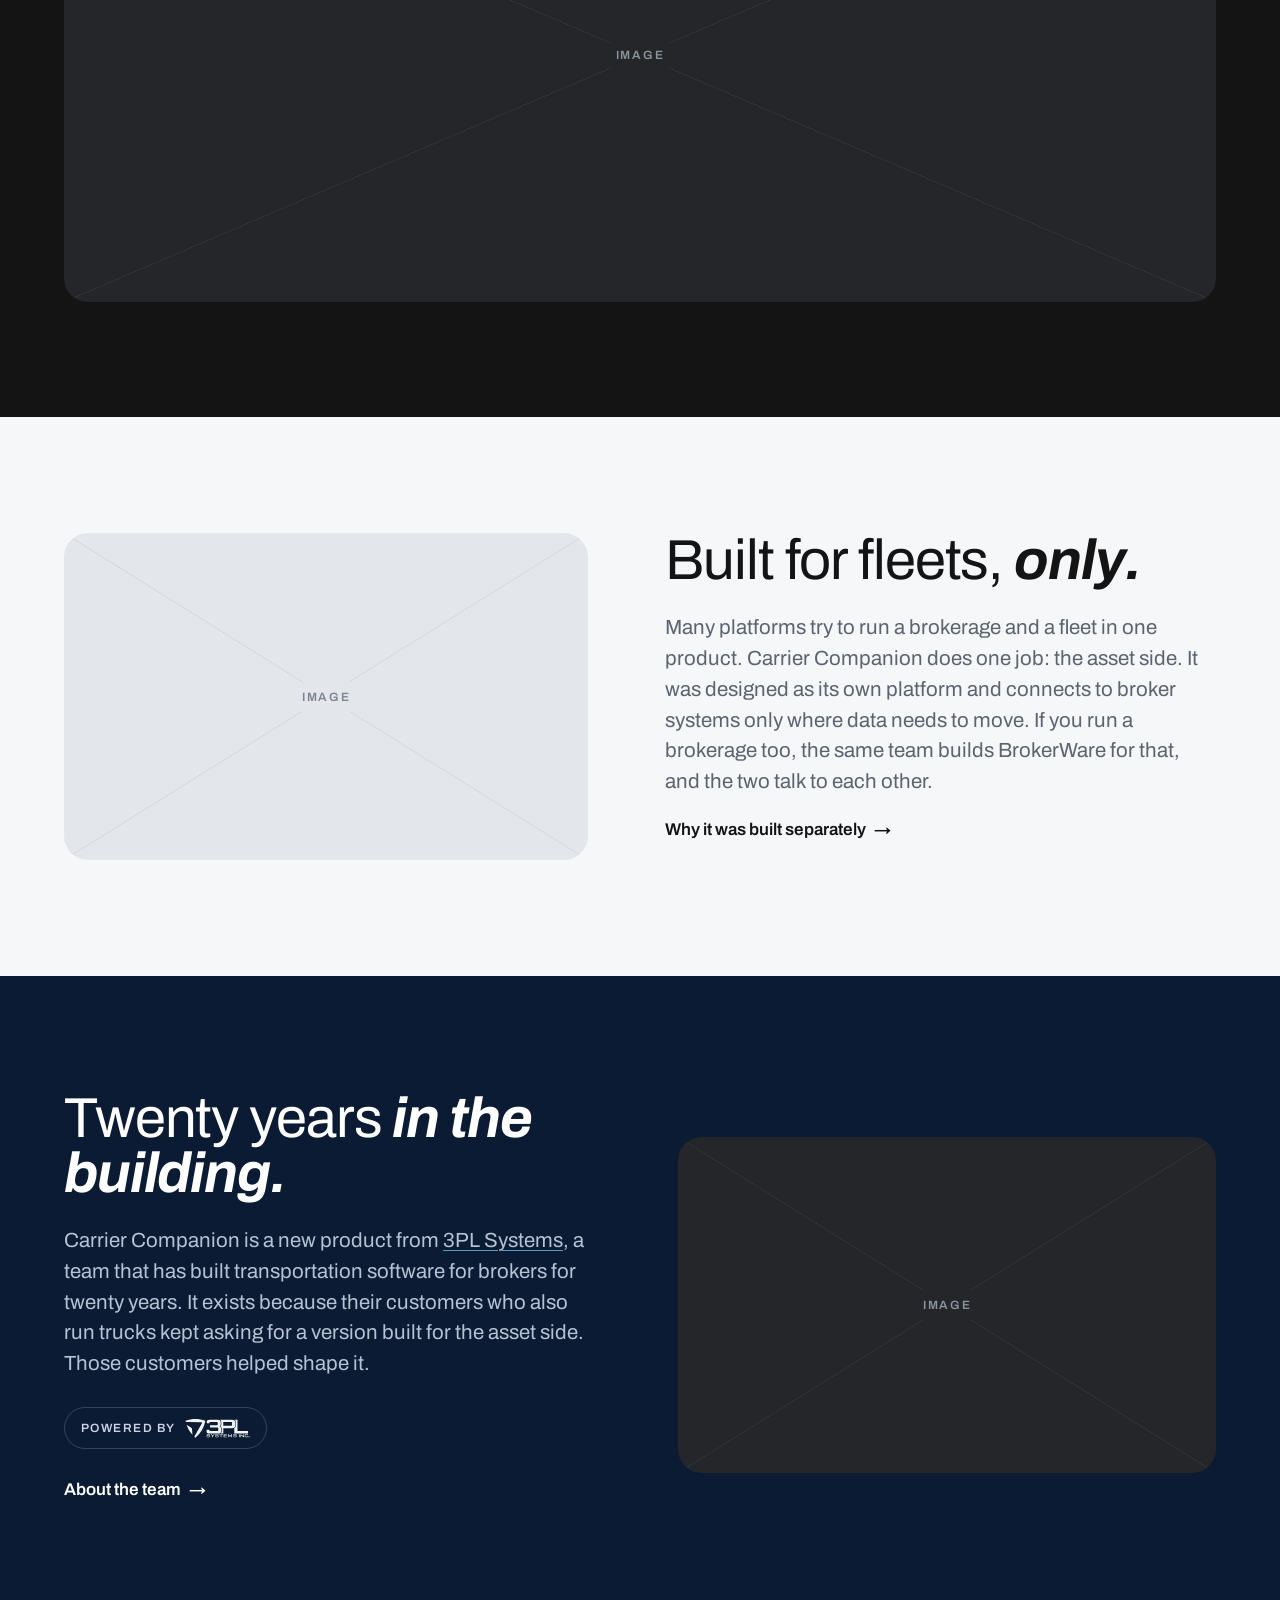
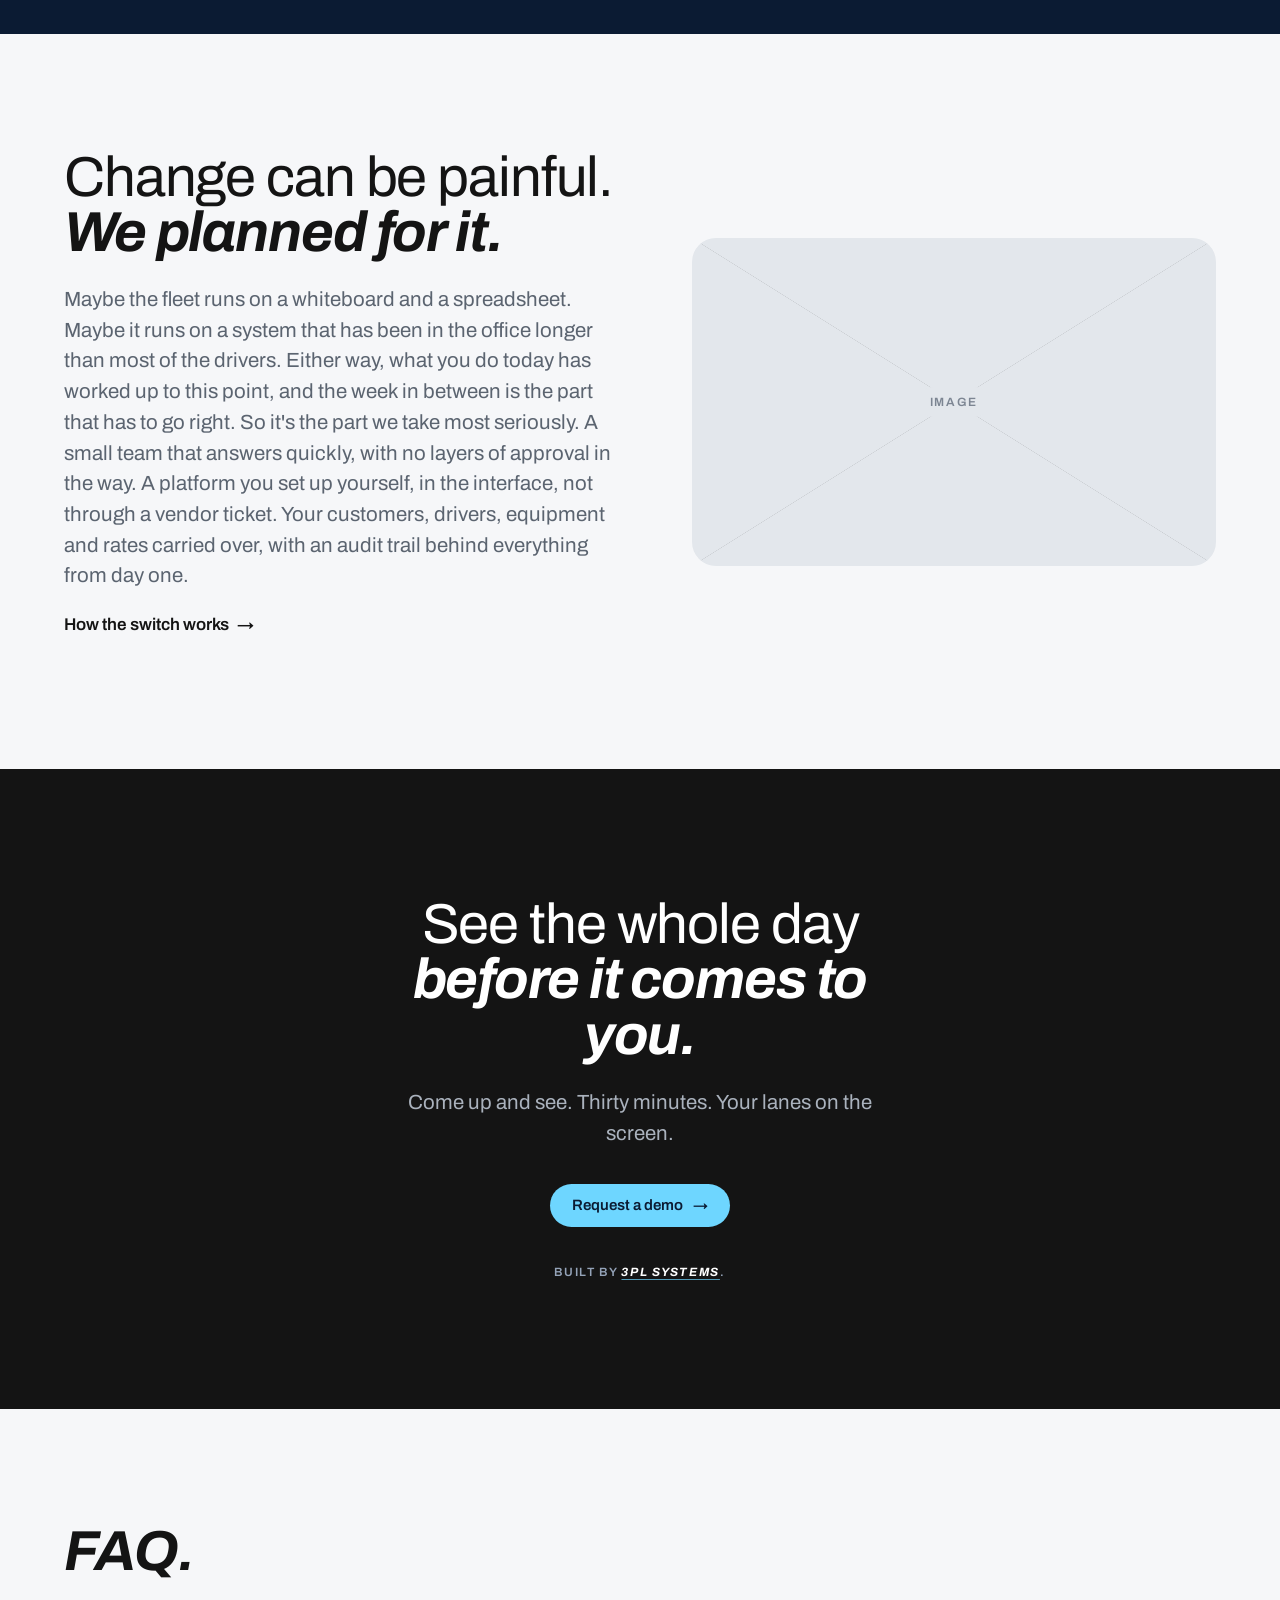
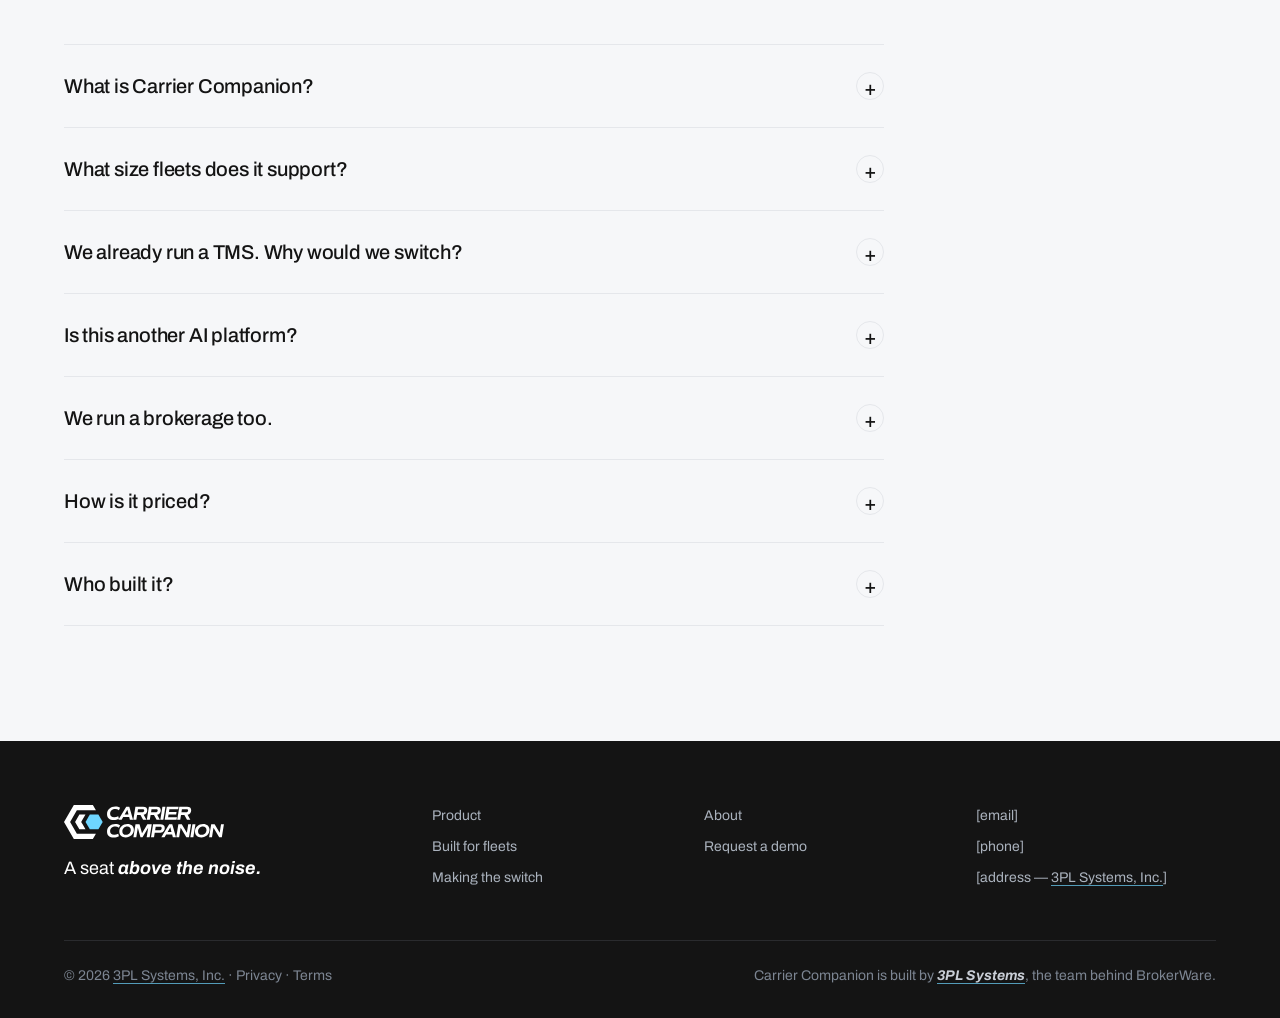
==== commit f919a0b3: "Homepage FAQ: add fleet size question Co-Authored-By: Claude Opus 5.5 <noreply@anthropic.com>" ====
--- a/index.html
+++ b/index.html
@@ -145,6 +145,7 @@
     </div>
     <div class="faq reveal">
       <details><summary>What is Carrier Companion? <span class="plus">+</span></summary><div class="a">A transportation management system for asset-based fleets, five trucks and up. It's built for the office side: dispatch, office managers, coordinators, planners. The map, the board, the loads and trips, drivers and equipment, customers, documents, rates and invoices, in one place.</div></details>
+      <details><summary>What size fleets does it support? <span class="plus">+</span></summary><div class="a">From 2 trucks to 1,000 trucks. Carrier Companion is built to help you manage growth and simplify operations regardless of size.</div></details>
       <details><summary>We already run a TMS. Why would we switch? <span class="plus">+</span></summary><div class="a">Most fleets that talk to us do. The question is what the office does around it: the spreadsheets, the whiteboard, the report only one person can pull. If that list is long, that's the conversation worth having.</div></details>
       <details><summary>Is this another AI platform? <span class="plus">+</span></summary><div class="a">No. Where it helps, the platform is automated: matching available trucks to unassigned loads and pricing the match from your own rates.</div></details>
       <details><summary>We run a brokerage too. <span class="plus">+</span></summary><div class="a">Each division on its own tool. The brokerage on BrokerWare, the fleet on Carrier Companion, connected where the data has to move. Same team builds both.</div></details>
